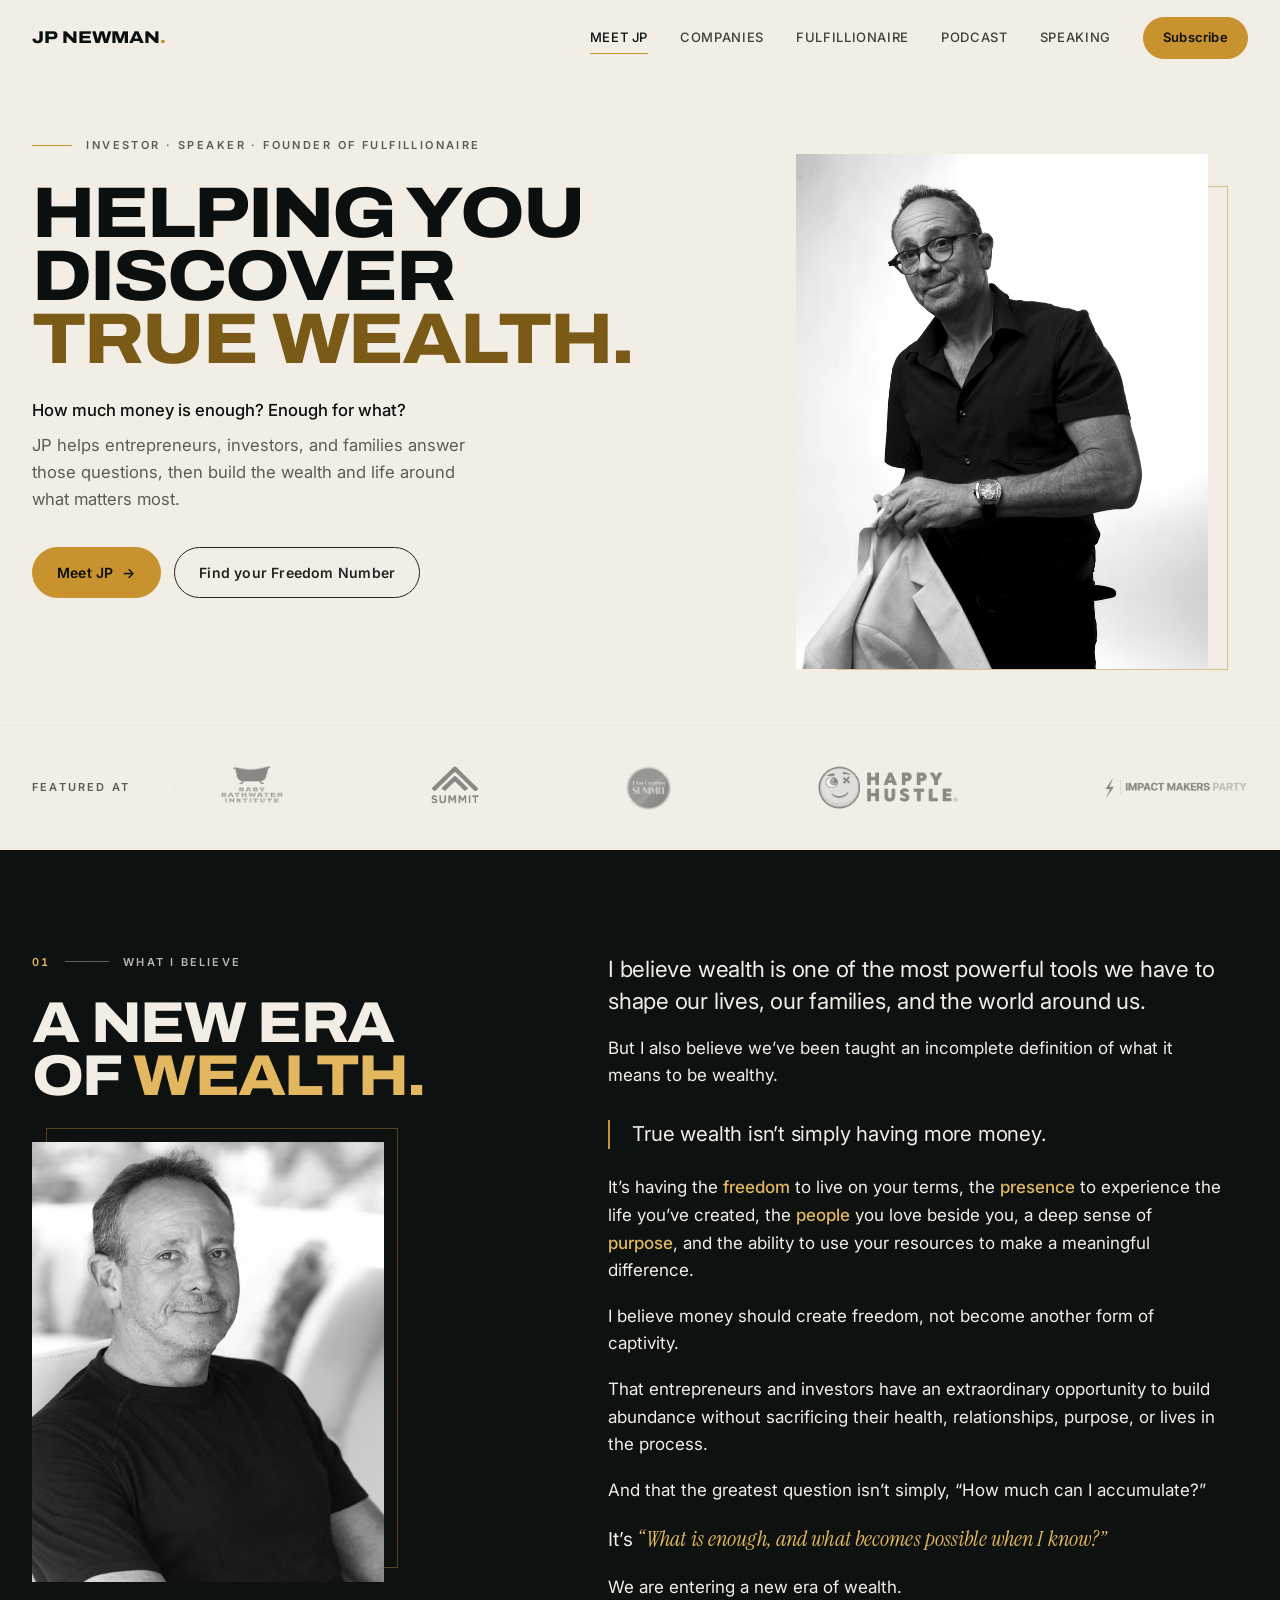
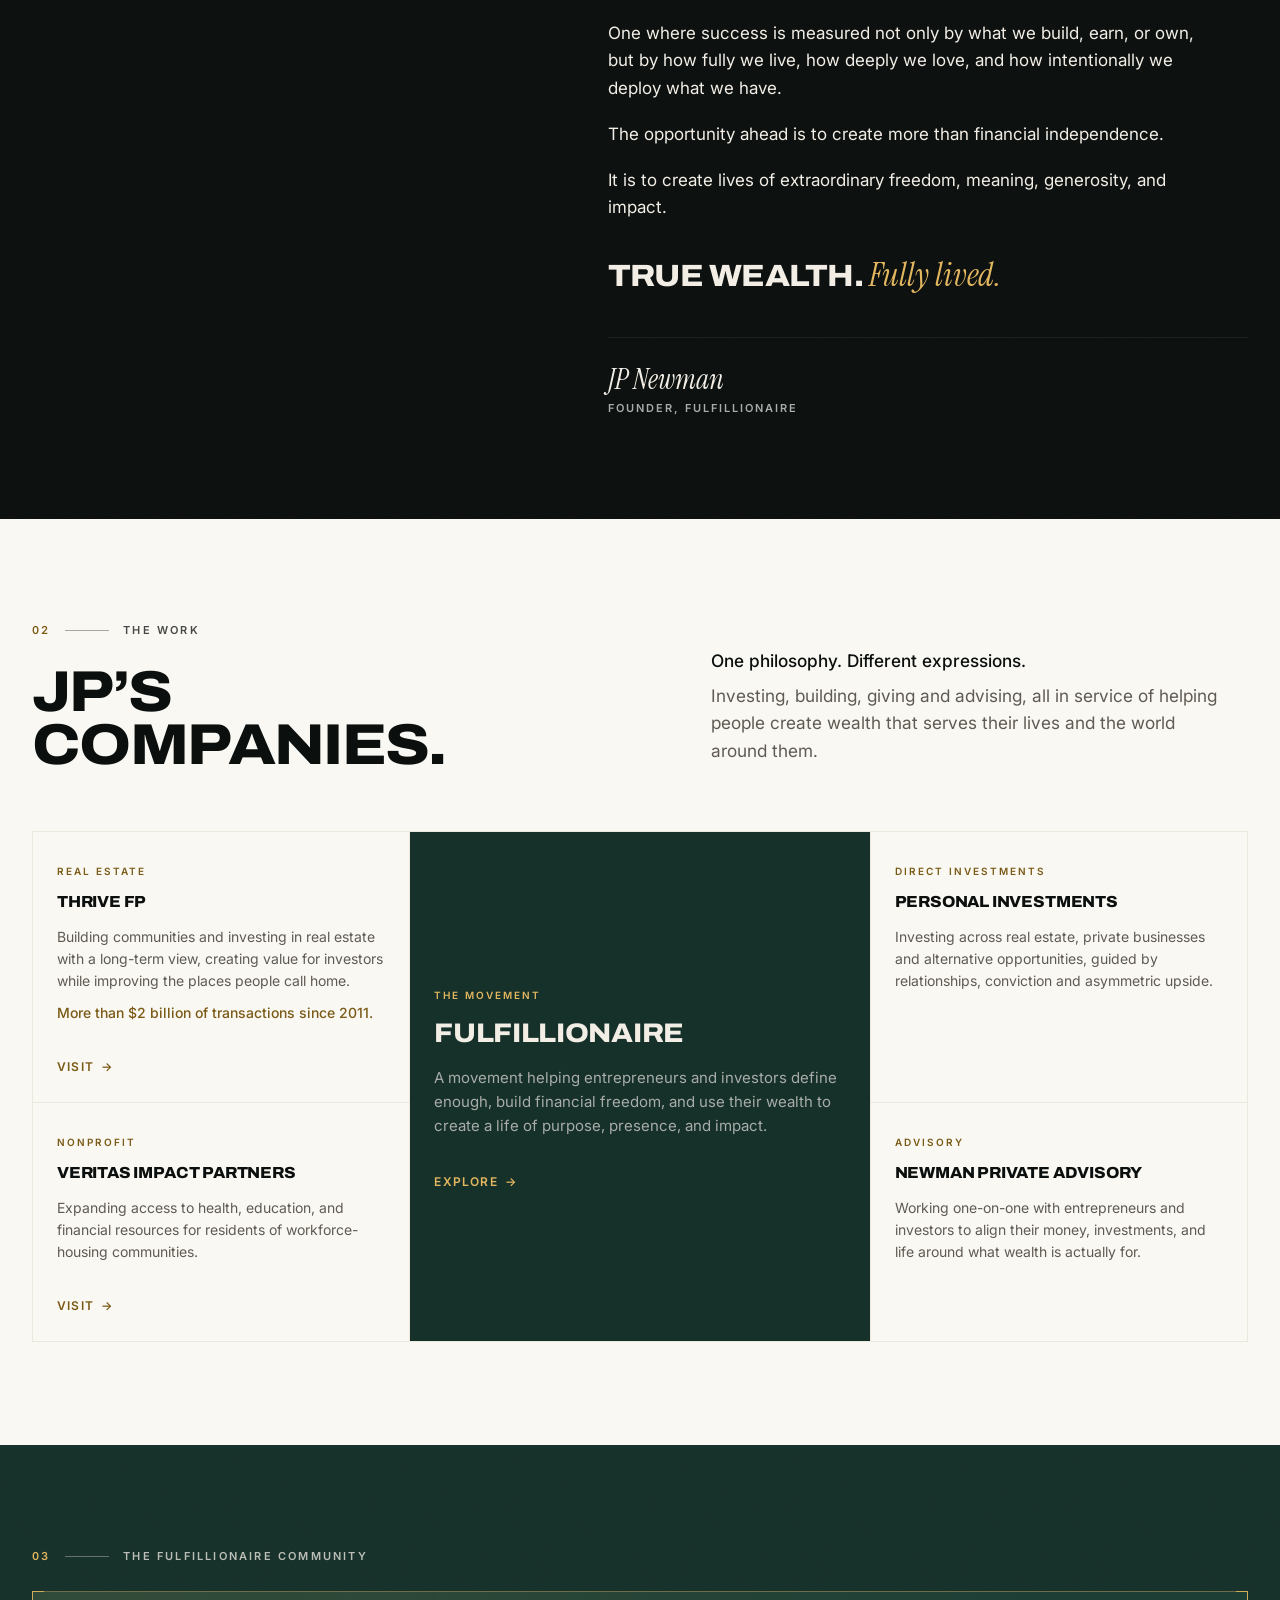
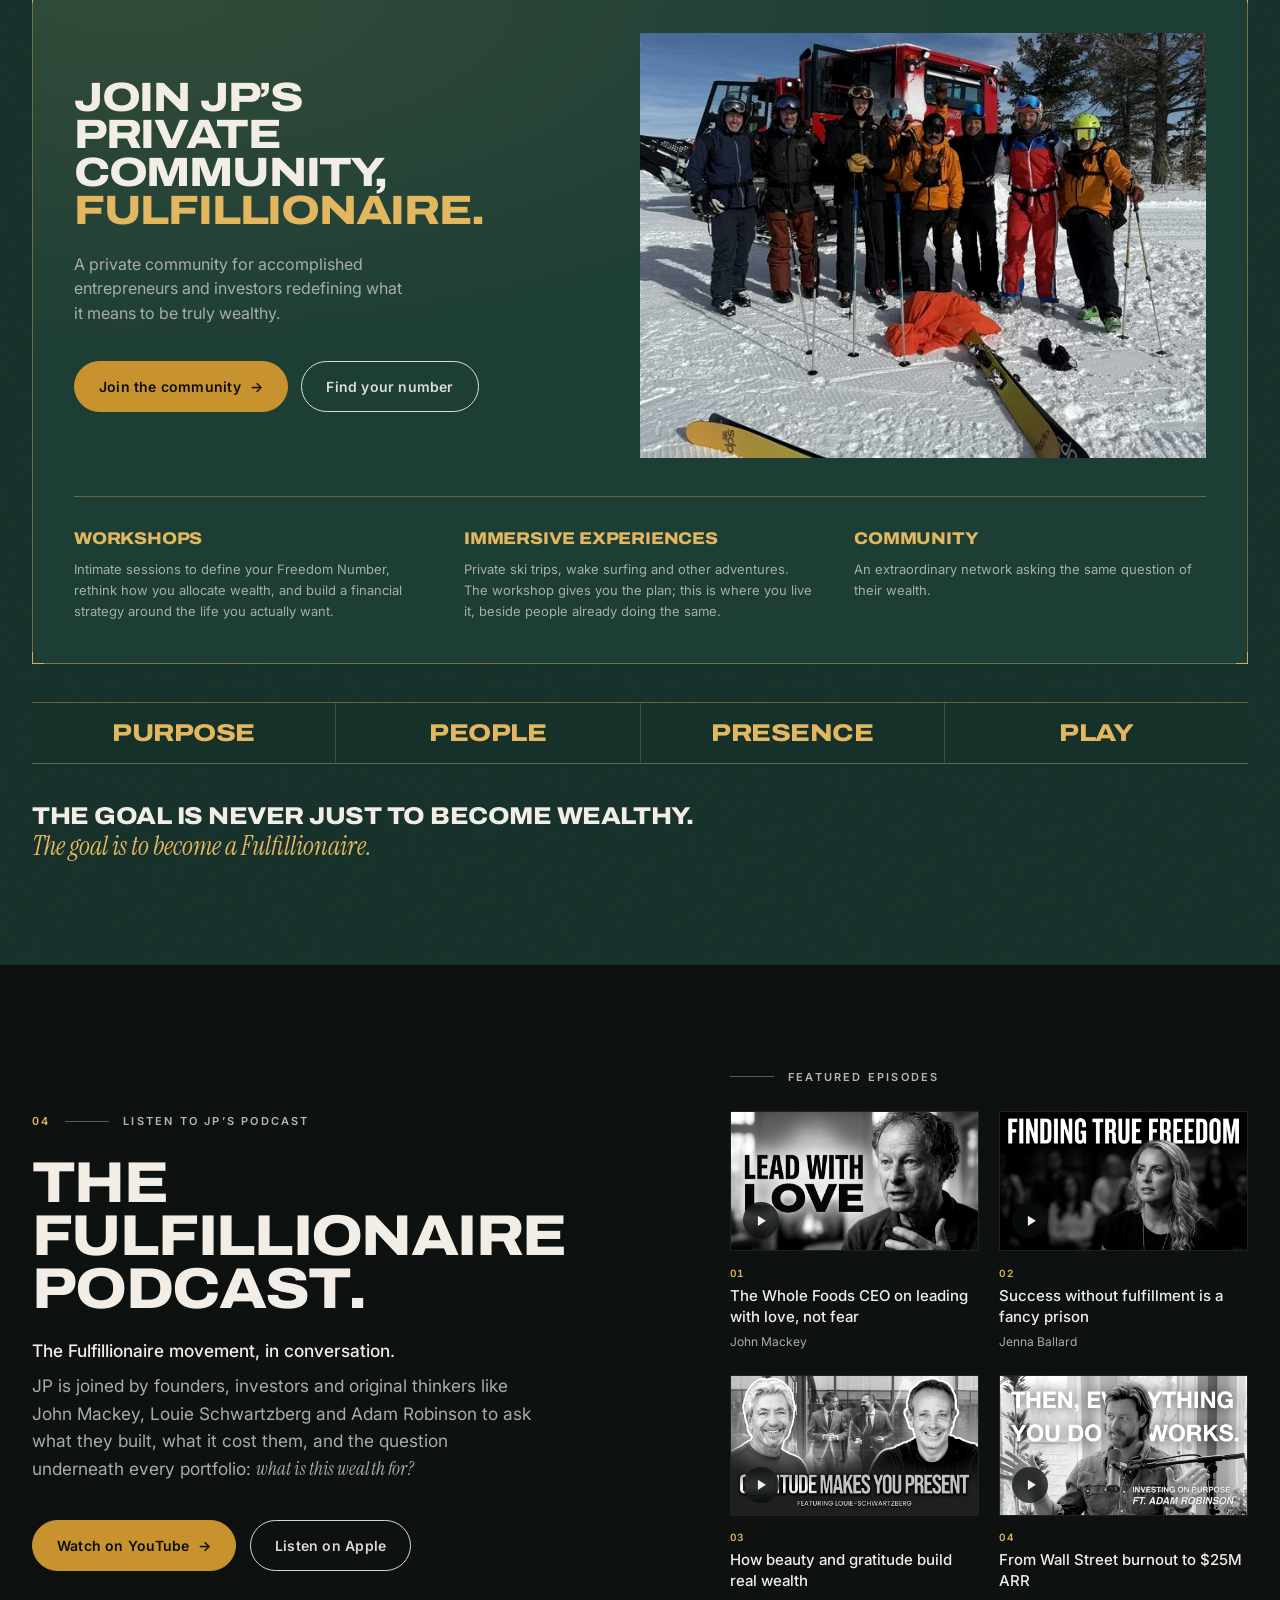
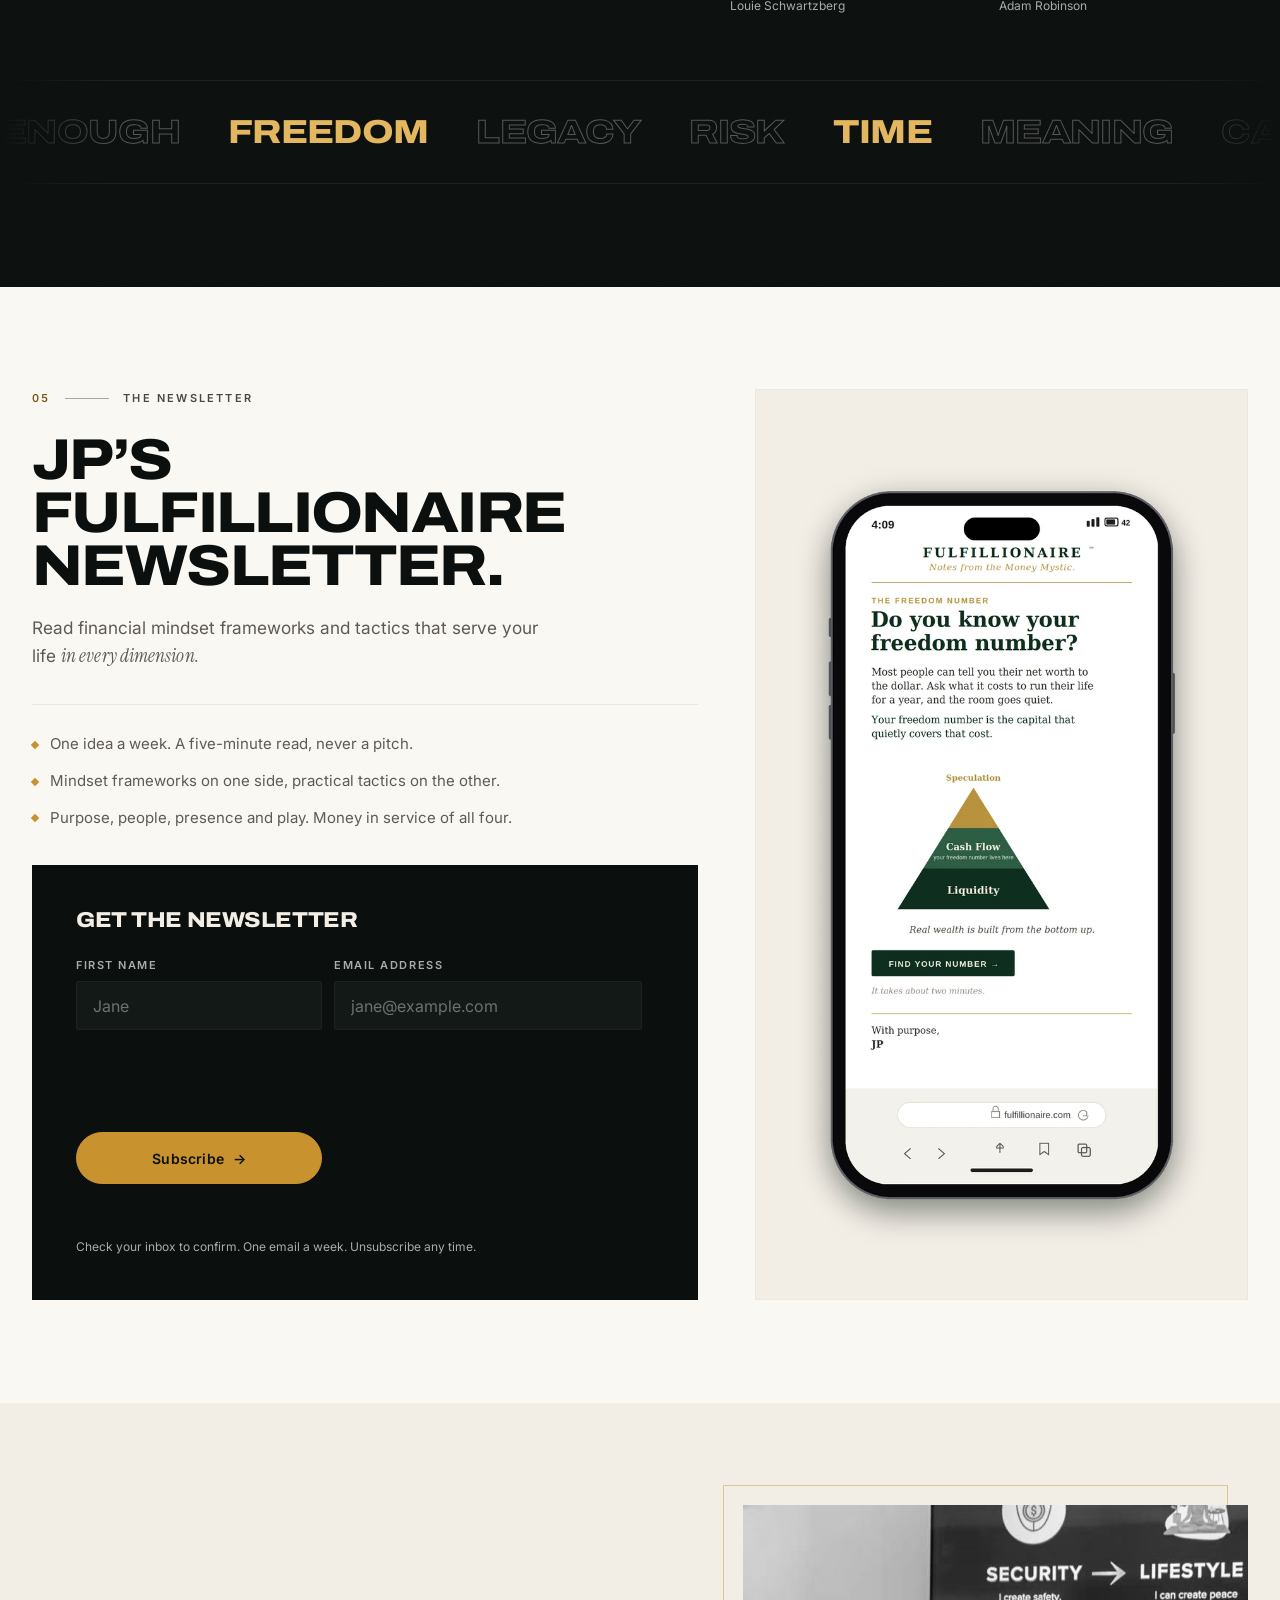
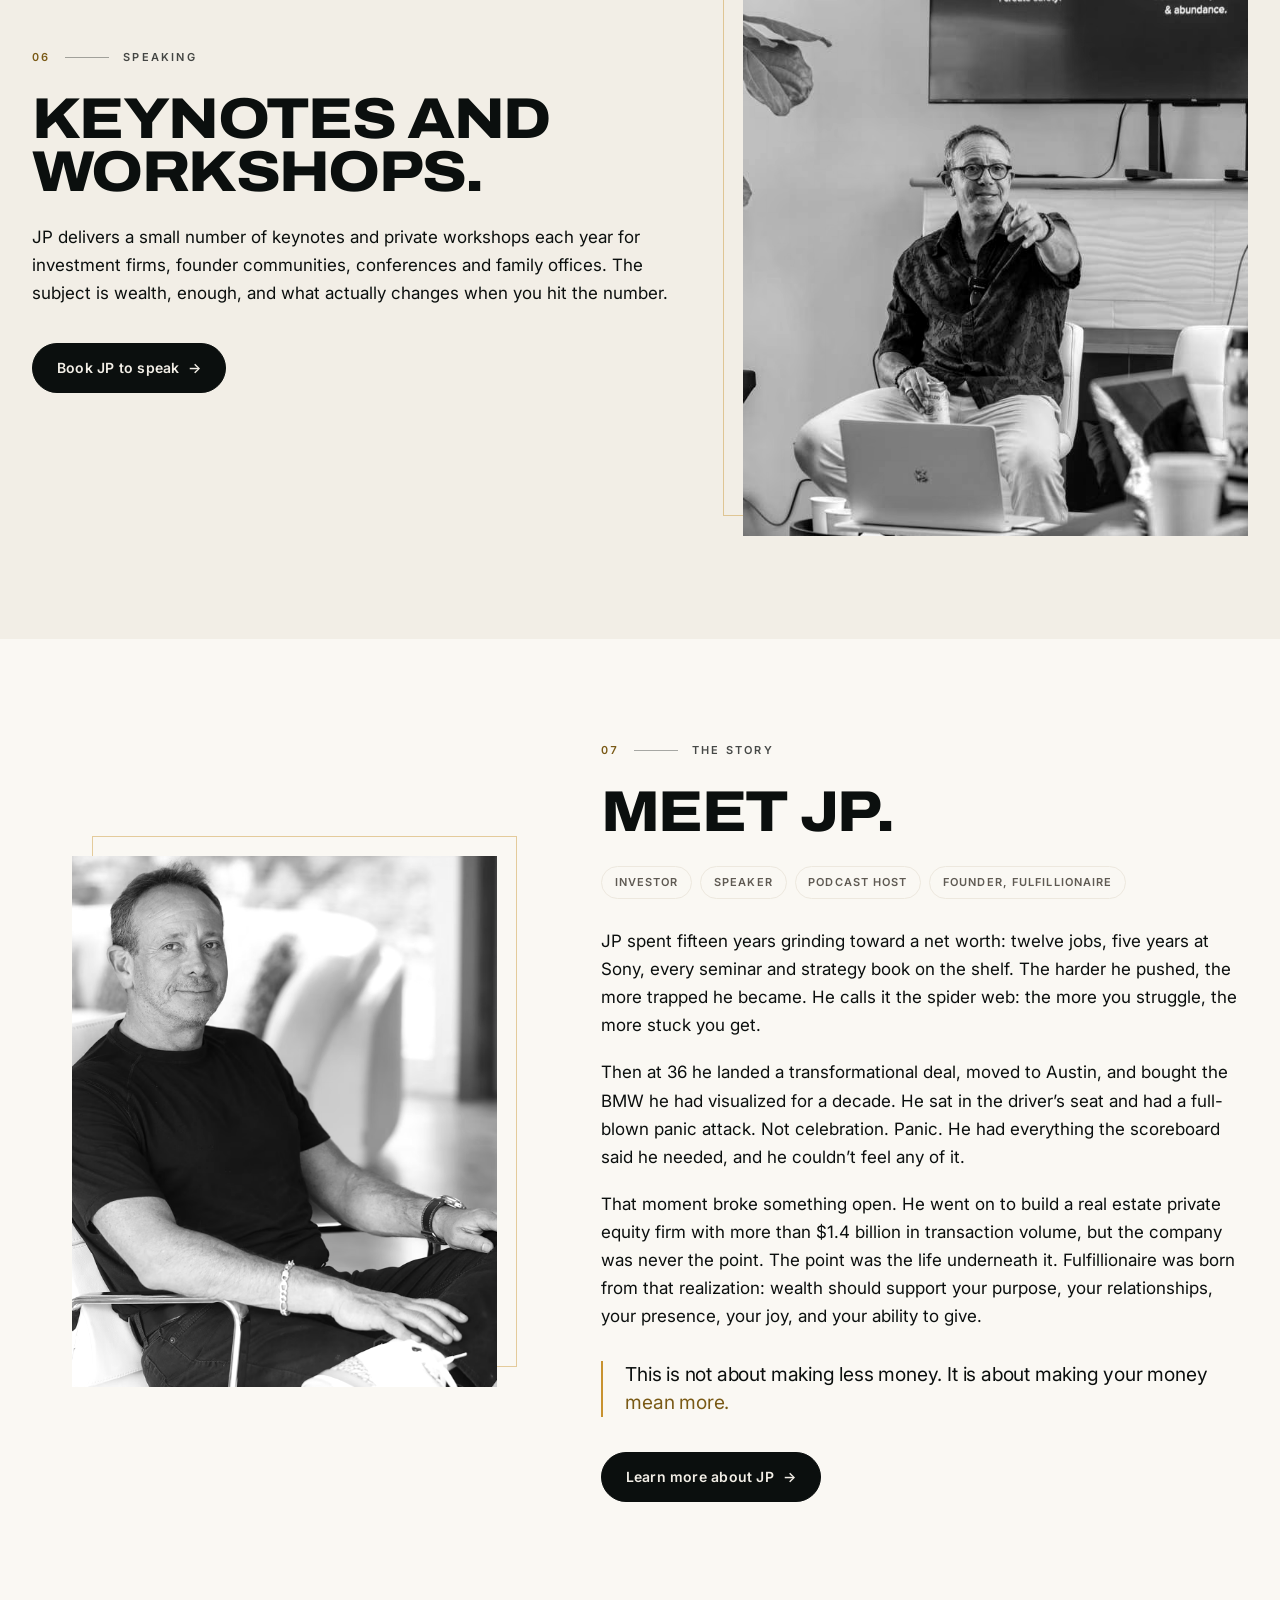
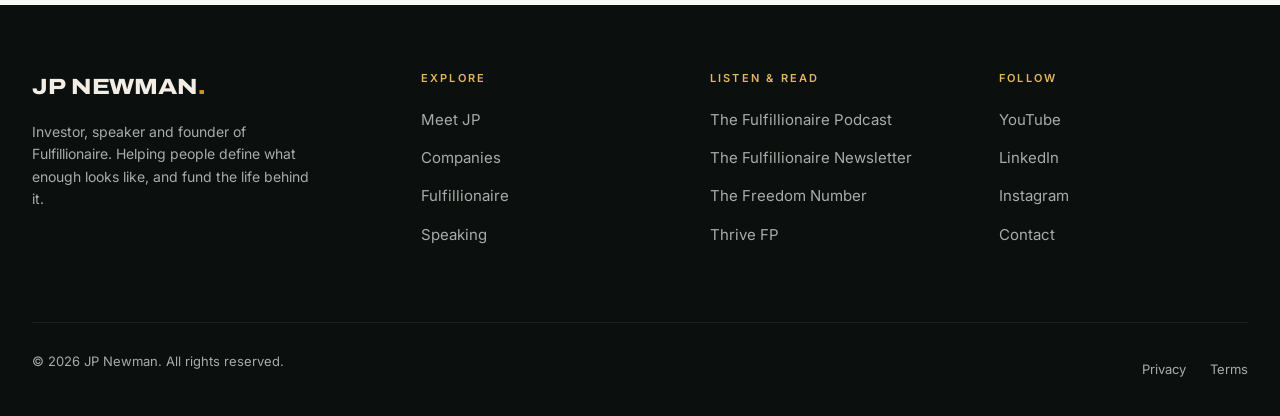
==== index.html @ 724498b0 "Connect the newsletter to GoHighLevel, add Turnstile Points the form at the same inbound webhook and" ====
<!doctype html>
<html lang="en" class="no-js">
<head>
  <meta charset="utf-8" />
  <meta name="viewport" content="width=device-width, initial-scale=1" />
  <script>document.documentElement.classList.remove('no-js');</script>

  <title>JP Newman | Investor, Speaker, Founder of Fulfillionaire</title>
  <meta name="description" content="How much money is enough? Enough for what? JP Newman helps entrepreneurs, investors, and families answer those questions and build life around what matters most." />
  <link rel="canonical" href="https://jp-newman.com/" />
  <meta name="theme-color" content="#0B0F0E" />

  <meta property="og:type" content="website" />
  <meta property="og:site_name" content="JP Newman" />
  <meta property="og:title" content="JP Newman | Investor, Speaker, Founder of Fulfillionaire" />
  <meta property="og:description" content="How much money is enough? Enough for what? Helping you discover true wealth." />
  <meta property="og:url" content="https://jp-newman.com/" />
  <meta property="og:image" content="https://jp-newman.com/assets/img/og-image.png" />
  <meta property="og:image:width" content="1200" />
  <meta property="og:image:height" content="630" />
  <meta property="og:image:alt" content="JP Newman. Helping you discover true wealth." />

  <meta name="twitter:card" content="summary_large_image" />
  <meta name="twitter:title" content="JP Newman | Investor, Speaker, Founder of Fulfillionaire" />
  <meta name="twitter:description" content="How much money is enough? Enough for what?" />
  <meta name="twitter:image" content="https://jp-newman.com/assets/img/og-image.png" />

  <link rel="icon" href="favicon.svg" type="image/svg+xml" />
  <link rel="icon" href="favicon.ico" sizes="any" />
  <link rel="apple-touch-icon" href="assets/img/apple-touch-icon.png" />
  <link rel="manifest" href="site.webmanifest" />

  <!-- Type: Archivo (variable width — the expanded display face), Inter (body),
       Instrument Serif (italic accents). Swap to self-hosted woff2 before launch
       if you want to drop the third-party request. -->
  <link rel="preconnect" href="https://fonts.googleapis.com" />
  <link rel="preconnect" href="https://fonts.gstatic.com" crossorigin />
  <link rel="stylesheet" href="https://fonts.googleapis.com/css2?family=Archivo:wdth,wght@62..125,400..900&family=Inter:wght@400..700&family=Instrument+Serif:ital@0;1&display=swap" />

  <link rel="stylesheet" href="assets/css/styles.css" />

  <!-- Cloudflare Turnstile, same widget as fulfillionaire.com. -->
  <script src="https://challenges.cloudflare.com/turnstile/v0/api.js" async defer></script>

  <script type="application/ld+json">
  {
    "@context": "https://schema.org",
    "@type": "Person",
    "name": "JP Newman",
    "url": "https://jp-newman.com/",
    "jobTitle": "Investor, Speaker and Founder",
    "description": "Investor, speaker and founder of Fulfillionaire, a body of work about defining what enough looks like and using wealth in service of a meaningful life.",
    "worksFor": { "@type": "Organization", "name": "Thrive FP", "url": "https://thrivefp.com" },
    "knowsAbout": ["Wealth", "Real estate investing", "Financial freedom", "Fulfillionaire", "The Freedom Number"]
  }
  </script>

  <!--
    ===================== OPEN ITEMS — search "TODO:" ======================
    Real, verified facts are used where available. Everything marked TODO is a
    placeholder and must be confirmed or replaced before launch.
    ======================================================================== -->
</head>

<body>
  <a class="skip-link" href="#main">Skip to content</a>

  <!-- =========================== NAV =========================== -->
  <header class="nav" id="nav">
    <div class="container nav__inner">
      <a class="wordmark" href="#top" aria-label="JP Newman, home">JP Newman<span class="dot">.</span></a>

      <nav class="nav__links" aria-label="Primary">
        <a class="nav__link" href="#about">Meet JP</a>
        <a class="nav__link" href="#work">Companies</a>
        <a class="nav__link" href="#fulfillionaire">Fulfillionaire</a>
        <a class="nav__link" href="#podcast">Podcast</a>
        <a class="nav__link" href="#speaking">Speaking</a>
        <a class="btn btn--brass nav__cta" href="#newsletter">Subscribe</a>
      </nav>

      <button class="nav__toggle" id="nav-toggle" aria-expanded="false" aria-controls="nav-drawer" aria-label="Open menu">
        <span aria-hidden="true"></span>
      </button>
    </div>

    <div class="nav__drawer" id="nav-drawer">
      <a href="#about">Meet JP</a>
      <a href="#work">Companies</a>
      <a href="#fulfillionaire">Fulfillionaire</a>
      <a href="#podcast">Podcast</a>
      <a href="#newsletter">Newsletter</a>
      <a href="#speaking">Speaking</a>
      <a class="btn btn--brass" href="#newsletter">Subscribe</a>
    </div>
  </header>

  <main id="main">
    <span id="top"></span>

    <!-- =========================== HERO =========================== -->
    <section class="hero" aria-labelledby="hero-h1">
      <div class="container hero__grid">
        <div class="hero__copy">
          <p class="hero__eyebrow">Investor &middot; Speaker &middot; Founder of Fulfillionaire</p>

          <h1 class="d1" id="hero-h1">
            <span class="line">Helping you</span>
            <span class="line">discover</span>
            <span class="line accent">true wealth.</span>
          </h1>

          <p class="hero__sub">
            <span class="hero__q">How much money is enough? Enough for what?</span>
            JP helps entrepreneurs, investors, and families answer those questions, then
            build the wealth and life around what matters most.
          </p>

          <div class="actions">
            <a class="btn btn--brass" href="#about">Meet JP <span class="arw" aria-hidden="true">&rarr;</span></a>
            <!-- TODO: confirm the Freedom Number calculator URL -->
            <a class="btn btn--ghost" href="https://fulfillionaire.com/freedomnumber/"
               target="_blank" rel="noopener noreferrer" data-event="Freedom Number Click">
              Find your Freedom Number
            </a>
          </div>
        </div>

        <figure class="hero__portrait">
          <picture>
            <source srcset="assets/img/jp-portrait.avif" type="image/avif" />
            <source srcset="assets/img/jp-portrait.webp" type="image/webp" />
            <img src="assets/img/jp-portrait.jpg" width="800" height="1000"
                 alt="JP Newman" fetchpriority="high" decoding="async" />
          </picture>
        </figure>
      </div>

      <!-- Speaking-stage logo wall: the credibility bar, directly under the hero.
           Logos vary from square to 6:1, so they are normalised optically rather
           than by a fixed box — max-height AND max-width together let each shape
           find its own size while holding similar visual weight.
           To add one: drop the file in /assets/img/logos and copy a <li>. -->
      <div class="strip">
        <div class="container strip__inner">
          <p class="strip__label">Featured at</p>
          <ul class="logowall">
            <li class="logowall__slot">
              <picture>
                <source srcset="assets/img/logos/baby-bathwater-institute.webp" type="image/webp" />
                <img src="assets/img/logos/baby-bathwater-institute.png" width="563" height="408"
                     alt="Baby Bathwater Institute" loading="lazy" decoding="async" />
              </picture>
            </li>
            <li class="logowall__slot">
              <picture>
                <source srcset="assets/img/logos/summit.webp" type="image/webp" />
                <img src="assets/img/logos/summit.png" width="396" height="368"
                     alt="Summit" loading="lazy" decoding="async" />
              </picture>
            </li>
            <li class="logowall__slot">
              <picture>
                <source srcset="assets/img/logos/i-am-creation-summit.webp" type="image/webp" />
                <img src="assets/img/logos/i-am-creation-summit.png" width="427" height="425"
                     alt="I Am Creation Summit" loading="lazy" decoding="async" />
              </picture>
            </li>
            <li class="logowall__slot">
              <picture>
                <source srcset="assets/img/logos/happy-hustle.webp" type="image/webp" />
                <img src="assets/img/logos/happy-hustle.png" width="730" height="238"
                     alt="Happy Hustle" loading="lazy" decoding="async" />
              </picture>
            </li>
            <li class="logowall__slot">
              <picture>
                <source srcset="assets/img/logos/impact-makers-party.webp" type="image/webp" />
                <img src="assets/img/logos/impact-makers-party.png" width="869" height="150"
                     alt="Impact Makers Party" loading="lazy" decoding="async" />
              </picture>
            </li>
          </ul>
        </div>
      </div>
    </section>

    <!-- ====================== 01 — BELIEF ====================== -->
    <section class="band on-ink" id="belief" aria-labelledby="belief-h">
      <div class="container belief__grid">
        <!-- Sticky on desktop: the statement rides alongside the whole scroll. -->
        <div class="belief__aside reveal">
          <p class="index">
            <span class="index__num">01</span>
            <span class="index__rule" aria-hidden="true"></span>
            <span class="index__label">What I believe</span>
          </p>
          <h2 class="d2" id="belief-h">A new era<br />of <span class="accent">wealth.</span></h2>
          <figure class="belief__figure">
            <picture>
              <source srcset="assets/img/belief.avif" type="image/avif" />
              <source srcset="assets/img/belief.webp" type="image/webp" />
              <img src="assets/img/belief.jpg" width="1000" height="1250"
                   alt="JP Newman" loading="lazy" decoding="async" />
            </picture>
          </figure>
        </div>

        <div class="reveal">
          <div class="belief__body">
            <p class="belief__lead">I believe wealth is one of the most powerful tools we have to
              shape our lives, our families, and the world around us.</p>

            <p>But I also believe we’ve been taught an incomplete definition of what it means
              to be wealthy.</p>

            <p class="belief__turn">True wealth isn’t simply having more money.</p>

            <!-- The dimensions are named here in passing, then formalised in section 03. -->
            <p>It’s having the <span class="k">freedom</span> to live on your terms, the
              <span class="k">presence</span> to experience the life you’ve created, the
              <span class="k">people</span> you love beside you, a deep sense of
              <span class="k">purpose</span>, and the ability to use your resources to make a
              meaningful difference.</p>

            <p>I believe money should create freedom, not become another form of captivity.</p>

            <p>That entrepreneurs and investors have an extraordinary opportunity to build
              abundance without sacrificing their health, relationships, purpose, or lives in
              the process.</p>

            <p>And that the greatest question isn’t simply, “How much can I accumulate?”</p>

            <p class="belief__q">It’s <span class="serif-em">“What is enough, and what becomes
              possible when I know?”</span></p>

            <p>We are entering a new era of wealth.</p>

            <p>One where success is measured not only by what we build, earn, or own, but by how
              fully we live, how deeply we love, and how intentionally we deploy what we have.</p>

            <p>The opportunity ahead is to create more than financial independence.</p>

            <p>It is to create lives of extraordinary freedom, meaning, generosity, and impact.</p>

            <p class="belief__close">True wealth. <span class="serif-em">Fully lived.</span></p>
          </div>

          <div class="sig">
            <span class="sig__name">JP Newman</span>
            <span class="sig__role">Founder, Fulfillionaire</span>
          </div>
        </div>
      </div>
    </section>

    <!-- ===================== 02 — THE WORK =====================
         Fulfillionaire is the organising idea, so it holds the centre of the
         grid and the other four sit around it as expressions of it. Card order
         in the DOM is mission-first; the visual arrangement comes from named
         grid areas, so only the template changes across breakpoints. -->
    <section class="band on-paper" id="work" aria-labelledby="work-h">
      <div class="container">
        <div class="head reveal">
          <div>
            <p class="index">
              <span class="index__num">02</span>
              <span class="index__rule" aria-hidden="true"></span>
              <span class="index__label">The work</span>
            </p>
            <h2 class="d2" id="work-h">JP&rsquo;s<br />companies.</h2>
          </div>
          <p class="lede">
            <span class="lede__lead">One philosophy. Different expressions.</span>
            Investing, building, giving and advising, all in service of helping people
            create wealth that serves their lives and the world around them.
          </p>
        </div>

        <div class="cards cards--portfolio reveal">
          <a class="card card--feature" href="#fulfillionaire">
            <span class="card__eyebrow">The movement</span>
            <h3 class="d3">Fulfillionaire</h3>
            <p>A movement helping entrepreneurs and investors define enough, build
              financial freedom, and use their wealth to create a life of purpose,
              presence, and impact.</p>
            <span class="card__more">Explore <span class="arw" aria-hidden="true">&rarr;</span></span>
          </a>

          <a class="card" href="https://thrivefp.com" target="_blank" rel="noopener noreferrer">
            <span class="card__eyebrow">Real estate</span>
            <h3 class="d3">Thrive FP</h3>
            <p>Building communities and investing in real estate with a long-term view,
              creating value for investors while improving the places people call home.
              <!-- TODO: confirm figure and wording -->
              <span class="card__stat">More than $2 billion of transactions since 2011.</span></p>
            <span class="card__more">Visit <span class="arw" aria-hidden="true">&rarr;</span></span>
          </a>

          <a class="card" href="https://veritasimpact.org" target="_blank" rel="noopener noreferrer">
            <span class="card__eyebrow">Nonprofit</span>
            <h3 class="d3">Veritas Impact Partners</h3>
            <p>Expanding access to health, education, and financial resources for
              residents of workforce-housing communities.</p>
            <span class="card__more">Visit <span class="arw" aria-hidden="true">&rarr;</span></span>
          </a>

          <div class="card card--static">
            <span class="card__eyebrow">Direct investments</span>
            <h3 class="d3">Personal Investments</h3>
            <p>Investing across real estate, private businesses and alternative
              opportunities, guided by relationships, conviction and asymmetric upside.</p>
          </div>

          <div class="card card--static">
            <span class="card__eyebrow">Advisory</span>
            <h3 class="d3">Newman Private Advisory</h3>
            <p>Working one-on-one with entrepreneurs and investors to align their money,
              investments, and life around what wealth is actually for.</p>
          </div>
        </div>
      </div>
    </section>

    <!-- ================= 03 — FULFILLIONAIRE (feature) =================
         Deliberately short. This band's only job is the invitation: what it is,
         what you get, one CTA. The longer copy that used to live here is kept in
         the comment at the foot of this section so nothing is lost. -->
    <section class="band on-moss" id="fulfillionaire" aria-labelledby="ful-h">
      <div class="container">
        <p class="index reveal">
          <span class="index__num">03</span>
          <span class="index__rule" aria-hidden="true"></span>
          <span class="index__label">The Fulfillionaire community</span>
        </p>

        <div class="feature reveal">
          <span class="feature__tick feature__tick--tl" aria-hidden="true"></span>
          <span class="feature__tick feature__tick--tr" aria-hidden="true"></span>
          <span class="feature__tick feature__tick--bl" aria-hidden="true"></span>
          <span class="feature__tick feature__tick--br" aria-hidden="true"></span>

          <div class="feature__head">
            <div>
              <h2 class="feature__lockup" id="ful-h">
                Join JP&rsquo;s<br />private<br />community,<br /><span class="accent">Fulfillionaire.</span>
              </h2>

              <p class="ful__lead">A private community for accomplished entrepreneurs and
                investors redefining what it means to be truly wealthy.</p>

              <div class="actions">
                <a class="btn btn--brass" href="https://fulfillionaire.com/workshop"
                   target="_blank" rel="noopener noreferrer" data-event="Join Community Click">
                  Join the community <span class="arw" aria-hidden="true">&rarr;</span>
                </a>
                <a class="btn btn--ghost" href="https://fulfillionaire.com/freedomnumber/"
                   target="_blank" rel="noopener noreferrer" data-event="Freedom Number Click">
                  Find your number
                </a>
              </div>
            </div>

            <figure class="feature__figure">
              <picture>
                <source srcset="assets/img/community.avif" type="image/avif" />
                <source srcset="assets/img/community.webp" type="image/webp" />
                <img src="assets/img/community.jpg" width="672" height="504"
                     alt="Fulfillionaire members on a private ski trip"
                     loading="lazy" decoding="async" />
              </picture>
            </figure>
          </div>

          <!-- TODO: descriptions are PLACEHOLDER copy apart from the ski/wake detail. -->
          <ul class="buckets">
            <li class="bucket">
              <span class="bucket__name">Workshops</span>
              <span class="bucket__def">Intimate sessions to define your Freedom Number,
                rethink how you allocate wealth, and build a financial strategy around the
                life you actually want.</span>
            </li>
            <li class="bucket">
              <span class="bucket__name">Immersive experiences</span>
              <span class="bucket__def">Private ski trips, wake surfing and other adventures.
                The workshop gives you the plan; this is where you live it, beside people
                already doing the same.</span>
            </li>
            <li class="bucket">
              <span class="bucket__name">Community</span>
              <span class="bucket__def">An extraordinary network asking the same question of
                their wealth.</span>
            </li>
          </ul>
        </div>

        <!-- The four dimensions, reduced to the words themselves. The full
             definitions are preserved at the foot of this section. -->
        <ul class="dimwords reveal" aria-label="The four dimensions">
          <li>Purpose</li>
          <li>People</li>
          <li>Presence</li>
          <li>Play</li>
        </ul>

        <p class="ful__close reveal">The goal is never just to become wealthy.<br />
          <span class="serif-em">The goal is to become a Fulfillionaire.</span></p>
      </div>

      <!--
        ============ COPY PARKED HERE, NOT DELETED ============
        Removed from the visible section to cut reading load. Paste back in if wanted.

        Members come together to answer the questions traditional wealth planning
        rarely asks: "How much is enough? What is it all for? And how do I build a
        life as extraordinary as the wealth I've created?"

        This is a room for people who have achieved financial success and are ready
        to turn it into greater freedom, deeper relationships, meaningful purpose,
        unforgettable experiences, and impact that extends far beyond themselves.

        THE FOUR DIMENSIONS (full definitions):
        Purpose  — Your connection to meaning, and your legacy. When your money is
                   aligned with your purpose, every dollar becomes an act of creation.
        People   — Your connection to love: your spouse, your friends, your community,
                   yourself. The dimension where wealth becomes real.
        Presence — Your relationship with time. Saying no to more so you can say yes
                   to what matters. Fully alive in the moment.
        Play     — Joy. Aliveness. Creativity. The dimension most high achievers lose
                   on the way up, and the one that unlocks all the rest.
        =======================================================
      -->
    </section>

    <!-- ====================== 04 — PODCAST ====================== -->
    <section class="band on-ink" id="podcast" aria-labelledby="pod-h">
      <div class="container">
        <div class="pod__grid">
          <div class="reveal">
            <p class="index">
              <span class="index__num">04</span>
              <span class="index__rule" aria-hidden="true"></span>
              <span class="index__label">Listen to JP&rsquo;s podcast</span>
            </p>
            <h2 class="d2" id="pod-h">The Fulfillionaire<br />Podcast.</h2>
            <p class="lede" style="margin-top:1.4rem;">
              <span class="lede__lead">The Fulfillionaire movement, in conversation.</span>
              JP is joined by founders, investors and original thinkers like John Mackey,
              Louie Schwartzberg and Adam Robinson to ask what they built, what it cost them,
              and the question underneath every portfolio:
              <span class="serif-em">what is this wealth for?</span>
            </p>

            <div class="actions">
              <a class="btn btn--brass"
                 href="https://www.youtube.com/@fulfillionaire/videos"
                 target="_blank" rel="noopener noreferrer" data-event="YouTube Click">
                Watch on YouTube <span class="arw" aria-hidden="true">&rarr;</span>
              </a>
              <!-- TODO: confirm Apple Podcasts URL -->
              <a class="btn btn--ghost" href="https://podcasts.apple.com/us/podcast/the-fulfillionaire-podcast-with-jp-newman/id1617163709"
                 target="_blank" rel="noopener noreferrer" data-event="Apple Podcasts Click">
                Listen on Apple
              </a>
            </div>

            <!-- A rating block lived here with an invented 4.9. Removed rather than
                 ship a fabricated number. To restore it with real figures:
                 <div class="rating">
                   <span class="rating__score">4.9</span>
                   <span class="rating__meta">out of 5.0<br />Based on 900+ reviews…</span>
                 </div>  (styles are still in styles.css, section 12) -->

          </div>

          <div class="reveal">
            <p class="index">
              <span class="index__rule" aria-hidden="true"></span>
              <span class="index__label">Featured episodes</span>
            </p>
            <!-- Thumbnails are the channel's own episode artwork, pulled from
                 YouTube and stored locally. Share-tracking ?si= parameters were
                 stripped from the video URLs: they are session tokens tied to
                 whoever copied the link. -->
            <ul class="eps">
              <li><a class="ep" href="https://youtu.be/4UWKQNsIoFo" target="_blank"
                     rel="noopener noreferrer" data-event="Episode Click">
                <span class="ep__thumb">
                  <picture>
                    <source srcset="assets/img/episodes/4UWKQNsIoFo.avif" type="image/avif" />
                    <source srcset="assets/img/episodes/4UWKQNsIoFo.webp" type="image/webp" />
                    <img src="assets/img/episodes/4UWKQNsIoFo.jpg" width="800" height="450"
                         alt="The Whole Foods CEO on leading with love, not fear" loading="lazy" decoding="async" />
                  </picture>
                  <span class="ep__play" aria-hidden="true">
                    <svg viewBox="0 0 24 24" fill="currentColor" focusable="false"><path d="M8 5v14l11-7z"/></svg>
                  </span>
                </span>
                <span class="ep__body">
                  <span class="ep__num">01</span>
                  <span class="ep__title">The Whole Foods CEO on leading with love, not fear</span>
                  <span class="ep__meta">John Mackey</span>
                </span>
              </a></li>
              <li><a class="ep" href="https://youtu.be/0hKlJYNAg48" target="_blank"
                     rel="noopener noreferrer" data-event="Episode Click">
                <span class="ep__thumb">
                  <picture>
                    <source srcset="assets/img/episodes/0hKlJYNAg48.avif" type="image/avif" />
                    <source srcset="assets/img/episodes/0hKlJYNAg48.webp" type="image/webp" />
                    <img src="assets/img/episodes/0hKlJYNAg48.jpg" width="800" height="450"
                         alt="Success without fulfillment is a fancy prison" loading="lazy" decoding="async" />
                  </picture>
                  <span class="ep__play" aria-hidden="true">
                    <svg viewBox="0 0 24 24" fill="currentColor" focusable="false"><path d="M8 5v14l11-7z"/></svg>
                  </span>
                </span>
                <span class="ep__body">
                  <span class="ep__num">02</span>
                  <span class="ep__title">Success without fulfillment is a fancy prison</span>
                  <span class="ep__meta">Jenna Ballard</span>
                </span>
              </a></li>
              <li><a class="ep" href="https://youtu.be/T2QxgKPNb2Y" target="_blank"
                     rel="noopener noreferrer" data-event="Episode Click">
                <span class="ep__thumb">
                  <picture>
                    <source srcset="assets/img/episodes/T2QxgKPNb2Y.avif" type="image/avif" />
                    <source srcset="assets/img/episodes/T2QxgKPNb2Y.webp" type="image/webp" />
                    <img src="assets/img/episodes/T2QxgKPNb2Y.jpg" width="800" height="450"
                         alt="How beauty and gratitude build real wealth" loading="lazy" decoding="async" />
                  </picture>
                  <span class="ep__play" aria-hidden="true">
                    <svg viewBox="0 0 24 24" fill="currentColor" focusable="false"><path d="M8 5v14l11-7z"/></svg>
                  </span>
                </span>
                <span class="ep__body">
                  <span class="ep__num">03</span>
                  <span class="ep__title">How beauty and gratitude build real wealth</span>
                  <span class="ep__meta">Louie Schwartzberg</span>
                </span>
              </a></li>
              <li><a class="ep" href="https://youtu.be/nlYmNK1FbnA" target="_blank"
                     rel="noopener noreferrer" data-event="Episode Click">
                <span class="ep__thumb">
                  <picture>
                    <source srcset="assets/img/episodes/nlYmNK1FbnA.avif" type="image/avif" />
                    <source srcset="assets/img/episodes/nlYmNK1FbnA.webp" type="image/webp" />
                    <img src="assets/img/episodes/nlYmNK1FbnA.jpg" width="800" height="450"
                         alt="From Wall Street burnout to $25M ARR" loading="lazy" decoding="async" />
                  </picture>
                  <span class="ep__play" aria-hidden="true">
                    <svg viewBox="0 0 24 24" fill="currentColor" focusable="false"><path d="M8 5v14l11-7z"/></svg>
                  </span>
                </span>
                <span class="ep__body">
                  <span class="ep__num">04</span>
                  <span class="ep__title">From Wall Street burnout to $25M ARR</span>
                  <span class="ep__meta">Adam Robinson</span>
                </span>
              </a></li>
            </ul>
          </div>
        </div>
      </div>

      <!-- Topic marquee: the recurring themes of the show -->
      <div class="marquee" aria-hidden="true">
        <div class="marquee__track">
          <span>Enough</span><span class="hot">Freedom</span><span>Legacy</span><span>Risk</span>
          <span class="hot">Time</span><span>Meaning</span><span>Capital</span><span class="hot">Family</span>
          <span>Purpose</span><span>Stewardship</span>
          <span>Enough</span><span class="hot">Freedom</span><span>Legacy</span><span>Risk</span>
          <span class="hot">Time</span><span>Meaning</span><span>Capital</span><span class="hot">Family</span>
          <span>Purpose</span><span>Stewardship</span>
        </div>
      </div>
    </section>

    <!-- ==================== 05 — NEWSLETTER ==================== -->
    <section class="band on-paper" id="newsletter" aria-labelledby="news-h">
      <div class="container news__grid">
        <div class="reveal">
          <p class="index">
            <span class="index__num">05</span>
            <span class="index__rule" aria-hidden="true"></span>
            <span class="index__label">The newsletter</span>
          </p>
          <h2 class="d2" id="news-h">JP&rsquo;s<br />Fulfillionaire<br />Newsletter.</h2>
          <p class="lede" style="margin-top:1.4rem;">
            Read financial mindset frameworks and tactics that serve your life
            <span class="serif-em">in every dimension.</span>
          </p>

          <ul class="proof">
            <li>One idea a week. A five-minute read, never a pitch.</li>
            <li>Mindset frameworks on one side, practical tactics on the other.</li>
            <li>Purpose, people, presence and play. Money in service of all four.</li>
          </ul>

          <div class="form form--inline">
            <h3 class="form__title">Get the newsletter</h3>
            <form id="newsletter-form" novalidate>
              <div class="hp" aria-hidden="true">
                <label for="company">Company</label>
                <input type="text" id="company" name="company" tabindex="-1" autocomplete="off" />
              </div>

              <div class="field" id="f-first">
                <label for="first_name">First name</label>
                <input type="text" id="first_name" name="first_name" autocomplete="given-name"
                       placeholder="Jane" required aria-describedby="err-first" />
                <span class="error" id="err-first">Please enter your first name.</span>
              </div>

              <div class="field" id="f-email">
                <label for="email">Email address</label>
                <input type="email" id="email" name="email" autocomplete="email" inputmode="email"
                       placeholder="jane@example.com" required aria-describedby="err-email" />
                <span class="error" id="err-email">Please enter a valid email address.</span>
              </div>

              <div class="cf-turnstile" id="nl-turnstile"
                   data-sitekey="0x4AAAAAAEbyjqgotwk3KByF" data-theme="dark"></div>

              <button type="submit" class="btn btn--brass" id="nl-submit" data-event="Newsletter Opt-in">
                Subscribe <span class="arw" aria-hidden="true">&rarr;</span>
              </button>

              <p class="form__status" id="form-status" role="status" aria-live="polite"></p>
              <p class="form__note">Check your inbox to confirm. One email a week. Unsubscribe any time.</p>
            </form>
          </div>
        </div>

        <!-- The newsletter as it actually arrives. Full colour: its masthead is
             forest green and gold, which is already the site palette. Cropped so
             the phone bleeds off the bottom of the band — the lower third of the
             mockup is browser chrome, and the screen is what matters. -->
        <figure class="news__phone reveal">
          <picture>
            <source srcset="assets/img/newsletter-phone.webp" type="image/webp" />
            <img src="assets/img/newsletter-phone.png" width="700" height="1277"
                 alt="The Fulfillionaire newsletter on a phone"
                 loading="lazy" decoding="async" />
          </picture>
        </figure>
      </div>
    </section>

    <!-- ==================== 06 — SPEAKING ==================== -->
    <section class="band on-bone" id="speaking" aria-labelledby="spk-h">
      <div class="container speaking__grid">
        <div class="reveal">
          <p class="index">
            <span class="index__num">06</span>
            <span class="index__rule" aria-hidden="true"></span>
            <span class="index__label">Speaking</span>
          </p>
          <h2 class="d2" id="spk-h">Keynotes and<br />workshops.</h2>

          <div class="measure" style="margin-top:1.6rem;">
            <p>JP delivers a small number of keynotes and private workshops each year for
              investment firms, founder communities, conferences and family offices. The
              subject is wealth, enough, and what actually changes when you hit the number.</p>
          </div>

          <div class="actions">
            <!-- TODO: confirm booking destination -->
            <a class="btn btn--ink" href="mailto:info@fulfillionaire.com?subject=Speaking%20enquiry"
               data-event="Speaking Enquiry">Book JP to speak <span class="arw" aria-hidden="true">&rarr;</span></a>
          </div>
        </div>

        <figure class="speaking__figure reveal">
          <picture>
            <source srcset="assets/img/speaking.avif" type="image/avif" />
            <source srcset="assets/img/speaking.webp" type="image/webp" />
            <img src="assets/img/speaking.jpg" width="683" height="854"
                 alt="JP Newman speaking at a workshop" loading="lazy" decoding="async" />
          </picture>
        </figure>
      </div>
    </section>

    <!-- ==================== 07 — ABOUT ==================== -->
    <section class="band on-paper" id="about" aria-labelledby="abt-h">
      <div class="container about__grid">
        <figure class="about__portrait reveal">
          <picture>
            <source srcset="assets/img/about.avif" type="image/avif" />
            <source srcset="assets/img/about.webp" type="image/webp" />
            <img src="assets/img/about.jpg" width="1200" height="1500"
                 alt="JP Newman" loading="lazy" decoding="async" />
          </picture>
        </figure>

        <div class="reveal">
          <p class="index">
            <span class="index__num">07</span>
            <span class="index__rule" aria-hidden="true"></span>
            <span class="index__label">The story</span>
          </p>
          <h2 class="d2" id="abt-h">Meet JP.</h2>

          <div class="creds" style="margin-top:1.75rem;">
            <span class="cred">Investor</span>
            <span class="cred">Speaker</span>
            <span class="cred">Podcast host</span>
            <span class="cred">Founder, Fulfillionaire</span>
          </div>

          <div class="measure">
            <p>JP spent fifteen years grinding toward a net worth: twelve jobs, five years
              at Sony, every seminar and strategy book on the shelf. The harder he pushed,
              the more trapped he became. He calls it the spider web: the more you struggle,
              the more stuck you get.</p>

            <p>Then at 36 he landed a transformational deal, moved to Austin, and bought the
              BMW he had visualized for a decade. He sat in the driver&rsquo;s seat and had a
              full-blown panic attack. Not celebration. Panic. He had everything the
              scoreboard said he needed, and he couldn&rsquo;t feel any of it.</p>

            <p>That moment broke something open. He went on to build a real estate private
              equity firm with more than $1.4 billion in transaction volume,
              <!-- TODO: this conflicts with the "$2 billion" figure on the Thrive FP card -->
              but the company was never the point. The point was the life underneath it.
              Fulfillionaire was born from that realization: wealth should support your
              purpose, your relationships, your presence, your joy, and your ability to give.</p>

            <p class="about__close">This is not about making less money. It is about making
              your money <span class="accent">mean more.</span></p>
          </div>

          <div class="actions">
            <!-- TODO: point at a full /about page once it exists -->
            <a class="btn btn--ink" href="#fulfillionaire">Learn more about JP <span class="arw" aria-hidden="true">&rarr;</span></a>
          </div>
        </div>
      </div>
    </section>

  </main>

  <!-- =========================== FOOTER =========================== -->
  <footer class="footer">
    <div class="container">
      <div class="footer__grid">
        <div class="footer__brand">
          <span class="wordmark">JP Newman<span class="dot">.</span></span>
          <p class="footer__blurb">Investor, speaker and founder of Fulfillionaire.
            Helping people define what enough looks like, and fund the life behind it.</p>
        </div>

        <div class="footer__col">
          <h4>Explore</h4>
          <ul>
            <li><a href="#about">Meet JP</a></li>
            <li><a href="#work">Companies</a></li>
            <li><a href="#fulfillionaire">Fulfillionaire</a></li>
            <li><a href="#speaking">Speaking</a></li>
          </ul>
        </div>

        <div class="footer__col">
          <h4>Listen &amp; read</h4>
          <ul>
            <li><a href="#podcast">The Fulfillionaire Podcast</a></li>
            <li><a href="#newsletter">The Fulfillionaire Newsletter</a></li>
            <li><a href="https://fulfillionaire.com/freedomnumber/" target="_blank" rel="noopener noreferrer">The Freedom Number</a></li>
            <li><a href="https://thrivefp.com" target="_blank" rel="noopener noreferrer">Thrive FP</a></li>
          </ul>
        </div>

        <div class="footer__col">
          <h4>Follow</h4>
          <ul>
            <!-- TODO: confirm all social URLs -->
            <li><a href="https://www.youtube.com/@fulfillionaire" target="_blank" rel="noopener noreferrer">YouTube</a></li>
            <li><a href="https://www.linkedin.com/in/jp-newman-45a1ba/" target="_blank" rel="noopener noreferrer">LinkedIn</a></li>
            <li><a href="https://www.instagram.com/jpnewman_/" target="_blank" rel="noopener noreferrer">Instagram</a></li>
            <li><a href="mailto:info@fulfillionaire.com">Contact</a></li><!-- TODO: confirm address -->
          </ul>
        </div>
      </div>

      <div class="footer__base">
        <p>&copy; <span id="year">2026</span> JP Newman. All rights reserved.</p>
        <ul>
          <li><a href="privacy/">Privacy</a></li><!-- TODO: create page -->
          <li><a href="terms/">Terms</a></li><!-- TODO: create page -->
        </ul>
      </div>
    </div>
  </footer>

  <script src="assets/js/main.js" defer></script>
</body>
</html>
---- assets/css/styles.css ----
/* ==========================================================================
   JP NEWMAN — jpnewman.com
   Personal brand hub. Static CSS, no build step, no framework.

   DESIGN NOTE
   The architecture (hub of alternating full-bleed bands) is a deliberate,
   proven pattern. The visual language is our own:
     · EXPANDED heavy grotesque display, not condensed
     · Brass accent on warm bone, not blue on white
     · Crisp 4px corners + hairline keylines, not soft rounded cards
     · Numbered sections, italic-serif pull quotes, grain on dark bands
     · One full gold band as the emotional climax
   ========================================================================== */

/* --------------------------------------------------------------------------
   1. TOKENS
   -------------------------------------------------------------------------- */

:root {
  /* Ink — near-black with a faint green cast, so it reads warm, not clinical */
  --ink:          #0B0F0E;
  --ink-2:        #131917;   /* raised surfaces on dark */
  --ink-3:        #1C2321;   /* hairlines on dark */

  /* Moss — the Fulfillionaire band */
  --moss:         #16302A;
  --moss-2:       #1D3E35;

  /* Warm neutrals — bone replaces pure white throughout */
  --bone:         #F2EEE6;
  --paper:        #FAF8F3;
  --paper-2:      #EDE8DE;   /* hairlines on light */

  /* Brass — the accent */
  --brass:        #C8922F;
  --brass-lift:   #B07F24;   /* hover / pressed */
  --brass-bright: #E2B75F;   /* brass text ON dark — meets AA */
  --brass-deep:   #7A5A16;   /* brass text ON light — meets AA */
  --brass-band:   #D8A63C;   /* the gold climax band */

  /* Text */
  --on-dark:        #F2EEE6;
  --on-dark-muted:  #A8ADA9;
  --on-light:       #0B0F0E;
  --on-light-muted: #5F5A53;

  /* Type */
  --display: 'Archivo', 'Helvetica Neue', Arial, sans-serif;
  --body:    'Inter', -apple-system, BlinkMacSystemFont, 'Segoe UI', Roboto, sans-serif;
  --serif:   'Instrument Serif', Georgia, 'Times New Roman', serif;

  /* The signature: display type is EXPANDED, the inverse of a condensed gothic */
  --wdth-display: 112;
  --wdth-wide:    118;

  /* Space */
  --container: 1280px;
  --gutter:    2rem;
  --band:      clamp(4rem, 8vw, 7rem);    /* vertical band padding */

  /* Motion */
  --ease: cubic-bezier(0.22, 1, 0.36, 1);
}

/* --------------------------------------------------------------------------
   2. RESET
   -------------------------------------------------------------------------- */

*, *::before, *::after { box-sizing: border-box; }

html {
  -webkit-text-size-adjust: 100%;
  scroll-behavior: smooth;
  scroll-padding-top: 5.5rem;   /* clears the sticky nav on anchor jumps */
}

body {
  margin: 0;
  background: var(--paper);
  color: var(--on-light);
  font-family: var(--body);
  font-size: 1.0625rem;
  line-height: 1.65;
  font-weight: 400;
  -webkit-font-smoothing: antialiased;
  -moz-osx-font-smoothing: grayscale;
  overflow-x: hidden;
}

img, picture, svg { display: block; max-width: 100%; }
img { height: auto; }

h1, h2, h3, h4 { margin: 0; }
p { margin: 0 0 1.15em; }
p:last-child { margin-bottom: 0; }

a { color: inherit; }

button { font: inherit; color: inherit; }

ul { margin: 0; padding: 0; list-style: none; }

::selection { background: var(--brass); color: var(--ink); }

/* Focus — always visible, always brass, never removed */
:focus-visible {
  outline: 2px solid var(--brass);
  outline-offset: 3px;
  border-radius: 2px;
}
:focus:not(:focus-visible) { outline: none; }

.skip-link {
  position: absolute; left: 1rem; top: -100%;
  z-index: 200;
  background: var(--ink); color: var(--on-dark);
  padding: 0.85rem 1.25rem;
  font-size: 0.8125rem; font-weight: 600;
  letter-spacing: 0.06em; text-transform: uppercase;
  text-decoration: none;
  transition: top 0.2s var(--ease);
}
.skip-link:focus { top: 1rem; }

.visually-hidden {
  position: absolute !important;
  width: 1px; height: 1px;
  margin: -1px; padding: 0; border: 0;
  clip: rect(0 0 0 0); clip-path: inset(50%);
  overflow: hidden; white-space: nowrap;
}

/* --------------------------------------------------------------------------
   3. TYPE SCALE
   -------------------------------------------------------------------------- */

/* Display: heavy, EXPANDED, uppercase, tight leading, negative tracking. */
.d1, .d2, .d3 {
  font-family: var(--display);
  font-weight: 800;
  font-variation-settings: 'wdth' var(--wdth-display);
  text-transform: uppercase;
  letter-spacing: -0.028em;
  line-height: 0.88;
  text-wrap: balance;
}

/* Sized so the four authored hero lines never re-wrap: the longest line
   ("your wealth") must fit the hero copy column at every width. */
.d1 { font-size: clamp(2.35rem, 5.6vw, 5rem); }
.d2 { font-size: clamp(2.1rem, 4.6vw, 3.6rem); line-height: 0.92; }
.d3 {
  font-size: clamp(1.15rem, 1.6vw, 1.4rem);
  line-height: 1.06;
  letter-spacing: -0.012em;
  font-variation-settings: 'wdth' 106;
}

/* Lede — the paragraph directly under a display heading */
.lede {
  font-size: clamp(1.0625rem, 1.35vw, 1.25rem);
  line-height: 1.6;
  max-width: 46ch;
}

.measure { max-width: 60ch; }

/* Lede lead-in: the philosophy line sits above its own explanation. */
.lede__lead {
  display: block;
  margin-bottom: 0.45rem;
  font-weight: 500;
  color: var(--on-light);
}
.on-ink .lede__lead, .on-moss .lede__lead { color: var(--on-dark); }

/* Italic serif — used sparingly, for emphasis and pull quotes. Our voice. */
.serif-em {
  font-family: var(--serif);
  font-style: italic;
  font-weight: 400;
  letter-spacing: 0.005em;
  text-transform: none;
  /* Instrument Serif has a smaller x-height than Inter; nudge it up so italic
     emphasis sits optically level with the roman text around it. */
  font-size: 1.08em;
}

/* --------------------------------------------------------------------------
   4. LAYOUT
   -------------------------------------------------------------------------- */

.container {
  width: 100%;
  max-width: var(--container);
  margin-inline: auto;
  padding-inline: var(--gutter);
}

.band { padding-block: var(--band); position: relative; }

.band--tight { padding-block: clamp(3.5rem, 6vw, 5rem); }

/* Band surfaces */
.on-ink   { background: var(--ink);   color: var(--on-dark); }
.on-moss  { background: var(--moss);  color: var(--on-dark); }
.on-bone  { background: var(--bone);  color: var(--on-light); }
.on-paper { background: var(--paper); color: var(--on-light); }
.on-gold  { background: var(--brass-band); color: var(--ink); }

.on-ink .lede, .on-moss .lede   { color: var(--on-dark-muted); }
.on-bone .lede, .on-paper .lede { color: var(--on-light-muted); }

/* Film grain — only on dark bands. Keeps large flat areas from feeling dead. */
.on-ink::before,
.on-moss::before {
  content: '';
  position: absolute; inset: 0;
  pointer-events: none;
  opacity: 0.4;
  background-image: url("data:image/svg+xml,%3Csvg xmlns='http://www.w3.org/2000/svg' width='140' height='140'%3E%3Cfilter id='n'%3E%3CfeTurbulence type='fractalNoise' baseFrequency='0.85' numOctaves='3'/%3E%3C/filter%3E%3Crect width='140' height='140' filter='url(%23n)' opacity='0.055'/%3E%3C/svg%3E");
}
.on-ink > *, .on-moss > * { position: relative; z-index: 1; }

/* --------------------------------------------------------------------------
   5. SECTION INDEX — "01 / BELIEF"
   Our signature wayfinding device. Reads like a well-set annual report.
   -------------------------------------------------------------------------- */

.index {
  display: flex;
  align-items: center;
  gap: 0.9rem;
  margin-bottom: 1.6rem;
  font-family: var(--body);
  font-size: 0.6875rem;
  font-weight: 600;
  letter-spacing: 0.2em;
  text-transform: uppercase;
}

.index__num {
  font-variant-numeric: tabular-nums;
  color: var(--brass);
}
.on-ink .index__num, .on-moss .index__num { color: var(--brass-bright); }

/* Accent text inside display headings, per ground. */
.on-ink .accent, .on-moss .accent { color: var(--brass-bright); }
.on-bone .accent, .on-paper .accent { color: var(--brass-deep); }
.on-bone .index__num, .on-paper .index__num { color: var(--brass-deep); }

.index__rule {
  flex: 0 0 2.75rem;
  height: 1px;
  background: currentColor;
  opacity: 0.35;
}

.index__label { opacity: 0.75; }

/* --------------------------------------------------------------------------
   6. BUTTONS & LINKS
   -------------------------------------------------------------------------- */

.btn {
  display: inline-flex;
  align-items: center;
  gap: 0.55rem;
  padding: 0.8rem 1.5rem;
  border: 1px solid transparent;
  border-radius: 999px;
  font-size: 0.875rem;
  font-weight: 600;
  letter-spacing: 0.015em;
  text-decoration: none;
  cursor: pointer;
  white-space: nowrap;
  transition: background-color 0.2s var(--ease),
              border-color 0.2s var(--ease),
              color 0.2s var(--ease),
              transform 0.2s var(--ease);
}
.btn:hover { transform: translateY(-1px); }
.btn:active { transform: translateY(0); }

.btn .arw { transition: transform 0.2s var(--ease); }
.btn:hover .arw { transform: translateX(3px); }

.btn--brass {
  background: var(--brass);
  color: var(--ink);
  border-color: var(--brass);
}
.btn--brass:hover { background: var(--brass-lift); border-color: var(--brass-lift); }

.btn--ghost {
  background: transparent;
  border-color: currentColor;
  opacity: 0.9;
}
.btn--ghost:hover { opacity: 1; background: rgba(200, 146, 47, 0.1); border-color: var(--brass); }

.btn--ink {
  background: var(--ink);
  color: var(--on-dark);
  border-color: var(--ink);
}
.btn--ink:hover { background: #000; border-color: #000; }

/* Text link with an animated brass underline */
.tlink {
  display: inline-flex;
  align-items: center;
  gap: 0.5rem;
  font-size: 0.875rem;
  font-weight: 600;
  letter-spacing: 0.02em;
  text-transform: uppercase;
  text-decoration: none;
  padding-bottom: 0.3rem;
  border-bottom: 1px solid currentColor;
  transition: color 0.2s var(--ease), border-color 0.2s var(--ease), gap 0.2s var(--ease);
}
.tlink:hover { gap: 0.8rem; }
.on-ink .tlink:hover, .on-moss .tlink:hover { color: var(--brass-bright); border-color: var(--brass-bright); }
.on-bone .tlink:hover, .on-paper .tlink:hover { color: var(--brass-deep); border-color: var(--brass-deep); }

.actions {
  display: flex;
  flex-wrap: wrap;
  align-items: center;
  gap: 0.85rem;
  margin-top: 2.2rem;
}

/* --------------------------------------------------------------------------
   7. NAV
   -------------------------------------------------------------------------- */

.nav {
  position: fixed;
  inset: 0 0 auto 0;
  z-index: 100;
  transition: background-color 0.3s var(--ease),
              border-color 0.3s var(--ease),
              backdrop-filter 0.3s var(--ease);
  border-bottom: 1px solid transparent;
}

.nav.is-stuck {
  background: rgba(250, 248, 243, 0.88);
  backdrop-filter: saturate(150%) blur(14px);
  -webkit-backdrop-filter: saturate(150%) blur(14px);
  border-bottom-color: var(--paper-2);
}

.nav__inner {
  display: flex;
  align-items: center;
  justify-content: space-between;
  gap: 1.5rem;
  height: 4.75rem;
}

.wordmark {
  font-family: var(--display);
  font-weight: 800;
  font-variation-settings: 'wdth' var(--wdth-wide);
  font-size: 1.0625rem;
  letter-spacing: -0.005em;
  text-transform: uppercase;
  text-decoration: none;
  white-space: nowrap;
}
.wordmark .dot { color: var(--brass); }

.nav__links {
  display: flex;
  align-items: center;
  gap: 2rem;
}

.nav__link {
  position: relative;
  font-size: 0.8125rem;
  font-weight: 500;
  letter-spacing: 0.05em;
  text-transform: uppercase;
  text-decoration: none;
  padding-block: 0.35rem;
  opacity: 0.78;
  transition: opacity 0.2s var(--ease);
}
.nav__link::after {
  content: '';
  position: absolute;
  left: 0; bottom: 0;
  width: 100%; height: 1px;
  background: var(--brass);
  transform: scaleX(0);
  transform-origin: left;
  transition: transform 0.25s var(--ease);
}
.nav__link:hover { opacity: 1; }
.nav__link:hover::after,
.nav__link.is-active::after { transform: scaleX(1); }
.nav__link.is-active { opacity: 1; }

.nav__cta { padding: 0.6rem 1.2rem; font-size: 0.8125rem; }

/* Hamburger */
.nav__toggle {
  display: none;
  width: 2.75rem; height: 2.75rem;
  margin-right: -0.6rem;
  background: none; border: 0;
  cursor: pointer;
  align-items: center; justify-content: center;
}
.nav__toggle span {
  position: relative;
  display: block;
  width: 22px; height: 1.5px;
  background: currentColor;
  transition: background-color 0.2s var(--ease), transform 0.3s var(--ease);
}
.nav__toggle span::before,
.nav__toggle span::after {
  content: '';
  position: absolute; left: 0;
  width: 22px; height: 1.5px;
  background: currentColor;
  transition: transform 0.3s var(--ease);
}
.nav__toggle span::before { top: -7px; }
.nav__toggle span::after  { top: 7px; }

.nav.is-open .nav__toggle span { background: transparent; }
.nav.is-open .nav__toggle span::before { transform: translateY(7px) rotate(45deg); }
.nav.is-open .nav__toggle span::after  { transform: translateY(-7px) rotate(-45deg); }

/* Mobile drawer */
.nav__drawer {
  position: fixed;
  inset: 4.75rem 0 0 0;
  background: var(--ink);
  color: var(--on-dark);
  padding: 2.5rem var(--gutter) 3rem;
  display: flex;
  flex-direction: column;
  gap: 0.25rem;
  transform: translateY(-101%);
  visibility: hidden;
  /* visibility is a discrete property: transitioning it would flip it halfway
     through, leaving the drawer invisible while it slides in. Delay it to the
     end on close, apply it immediately on open. */
  transition: transform 0.4s var(--ease), visibility 0s linear 0.4s;
  overflow-y: auto;
}
.nav.is-open .nav__drawer {
  transform: translateY(0);
  visibility: visible;
  transition: transform 0.4s var(--ease), visibility 0s linear 0s;
}

.nav__drawer a {
  font-family: var(--display);
  font-weight: 800;
  font-variation-settings: 'wdth' 108;
  font-size: clamp(1.6rem, 7vw, 2.4rem);
  text-transform: uppercase;
  letter-spacing: -0.02em;
  text-decoration: none;
  padding-block: 0.5rem;
  border-bottom: 1px solid var(--ink-3);
}
.nav__drawer a:last-of-type { border-bottom: 0; }
.nav__drawer .btn { align-self: flex-start; margin-top: 1.75rem; }

/* --------------------------------------------------------------------------
   8. HERO
   -------------------------------------------------------------------------- */

.hero {
  position: relative;
  background: var(--bone);
  padding-top: 8.5rem;
  padding-bottom: 0;
  overflow: hidden;
}

.hero__grid {
  display: grid;
  /* 1.1fr keeps the copy column wide enough for the headline to hold its three
     authored lines at full size. Narrowing it to enlarge the portrait broke
     "HELPING YOU" and "TRUE WEALTH." onto two lines each. */
  grid-template-columns: minmax(0, 1.1fr) minmax(0, 0.8fr);
  gap: 3rem;
  align-items: end;
  margin-bottom: clamp(1.5rem, 3vw, 2.5rem);
}

.hero__copy { padding-bottom: clamp(3rem, 7vw, 5.5rem); }

.hero__eyebrow {
  display: flex;
  align-items: center;
  gap: 0.9rem;
  margin-bottom: 1.75rem;
  font-size: 0.6875rem;
  font-weight: 600;
  letter-spacing: 0.22em;
  text-transform: uppercase;
  color: var(--on-light-muted);
}
.hero__eyebrow::before {
  content: '';
  width: 2.5rem; height: 1px;
  background: var(--brass);
}

.hero h1 { margin-bottom: 1.6rem; }
.hero h1 .line { display: block; }
.hero h1 .accent { color: var(--brass-deep); }

.hero__sub {
  font-size: clamp(1rem, 1.3vw, 1.1875rem);
  line-height: 1.6;
  max-width: 44ch;
  color: var(--on-light-muted);
}

/* The two questions are the point of view, not preamble. Full-strength ink and
   a step up in weight so they lead the paragraph instead of sitting inside it. */
.hero__q {
  display: block;
  margin-bottom: 0.55rem;
  color: var(--on-light);
  font-weight: 500;
}

/* Portrait — duotone-treated so even a placeholder reads as art direction.
   Offset brass keyline behind it: our frame device. */
.hero__portrait {
  position: relative;
  align-self: end;
}
.hero__portrait::before {
  content: '';
  position: absolute;
  inset: 2rem -1.25rem -0.0625rem 2.5rem;
  border: 1px solid var(--brass);
  opacity: 0.5;
  pointer-events: none;
}
.hero__portrait picture { position: relative; display: block; }
.hero__portrait img {
  width: 100%;
  /* The studio background is a grey gradient, not a clean seamless, so this is
     framed as a photograph rather than blended out as a cut-out. */
  filter: grayscale(1) contrast(1.04);
}

/* Credibility strip */
.strip {
  border-top: 1px solid var(--paper-2);
  background: var(--bone);
}
/* Label sits to the left of the wall, divided by a hairline. */
.strip__inner {
  display: flex;
  align-items: center;
  gap: 2rem 2.75rem;
  padding-block: clamp(2rem, 3vw, 2.75rem);
}

.strip__label {
  flex: 0 0 auto;
  margin: 0;
  padding-right: 2.75rem;
  border-right: 1px solid var(--paper-2);
  font-size: 0.6875rem;
  font-weight: 600;
  line-height: 1.6;
  letter-spacing: 0.2em;
  text-transform: uppercase;
  color: var(--on-light-muted);
}

/* Speaking-stage logo wall.
   These logos run from square (1:1) to very wide (nearly 6:1). A fixed box
   would make the square ones tiny and the wide ones enormous, so BOTH caps are
   applied: tall shapes hit the height limit, wide shapes hit the width limit,
   and every mark ends up carrying similar visual weight without per-logo rules. */
.logowall {
  flex: 1 1 auto;
  display: flex;
  flex-wrap: wrap;
  align-items: center;
  justify-content: space-between;
  gap: 1.25rem 2.25rem;
}

.logowall__slot {
  display: flex;
  align-items: center;
  justify-content: center;
}

.logowall__slot img {
  max-height: 3rem;
  max-width: 9rem;
  width: auto;
  height: auto;
  object-fit: contain;
  filter: grayscale(1);
  opacity: 0.5;
  transition: opacity 0.25s var(--ease), filter 0.25s var(--ease);
}
.logowall__slot:hover img { opacity: 1; filter: grayscale(0); }

/* --------------------------------------------------------------------------
   9. BELIEF
   -------------------------------------------------------------------------- */

.belief__grid {
  display: grid;
  grid-template-columns: minmax(0, 0.8fr) minmax(0, 1fr);
  gap: clamp(2.5rem, 5vw, 4.5rem);
  align-items: start;
}

/* The statement stays put while the belief scrolls past it. */
.belief__aside { position: sticky; top: 6.5rem; }

/* Section imagery. Shared treatment: greyscale so a mixed set of photos still
   reads as one palette, with an offset brass keyline echoing the portraits. */
.belief__figure,
.speaking__figure { position: relative; margin: 0; }

.belief__figure img,
.speaking__figure img {
  width: 100%;
  height: 100%;
  object-fit: cover;
  filter: grayscale(1) contrast(1.04);
}

.belief__figure { margin-top: 2.5rem; max-width: 22rem; }
.belief__figure::before {
  content: '';
  position: absolute;
  inset: -0.9rem -0.9rem 0.9rem 0.9rem;
  border: 1px solid var(--brass);
  opacity: 0.4;
  pointer-events: none;
}

/* Speaking: copy left, photo right — the mirror of the About section, so the
   two portrait blocks on the page lean opposite ways. */
.speaking__grid {
  display: grid;
  grid-template-columns: minmax(0, 1fr) minmax(0, 0.78fr);
  gap: clamp(2.5rem, 5vw, 4.5rem);
  align-items: center;
}
.speaking__figure { position: relative; }
.speaking__figure::before {
  content: '';
  position: absolute;
  inset: -1.25rem 1.25rem 1.25rem -1.25rem;   /* offset opposite to About */
  border: 1px solid var(--brass);
  opacity: 0.45;
  pointer-events: none;
}

.belief__body {
  max-width: 56ch;
  font-size: clamp(1.0625rem, 1.2vw, 1.1875rem);
  line-height: 1.62;
}
.belief__body p { margin-bottom: 1.15rem; }

/* Opening statement, set a size up. */
.belief__lead {
  font-size: clamp(1.25rem, 1.75vw, 1.5rem);
  line-height: 1.42;
  letter-spacing: -0.01em;
  color: var(--on-dark);
}

/* The pivot: "True wealth isn't simply having more money." */
.belief__turn {
  margin-block: 1.9rem 1.6rem !important;
  padding-left: 1.4rem;
  border-left: 2px solid var(--brass);
  font-size: clamp(1.1875rem, 1.6vw, 1.375rem);
  line-height: 1.4;
  letter-spacing: -0.01em;
  color: var(--on-dark);
}

/* The question the whole framework hangs on. */
.belief__q {
  font-size: clamp(1.125rem, 1.5vw, 1.3125rem);
  line-height: 1.45;
}
.belief__q .serif-em { color: var(--brass-bright); font-size: 1.16em; }

/* The four dimensions, named in passing before section 03 formalises them. */
.k { color: var(--brass-bright); font-weight: 500; }

/* Closing refrain — echoes the section heading. */
.belief__close {
  margin-top: 2.25rem !important;
  font-family: var(--display);
  font-weight: 800;
  font-variation-settings: 'wdth' 110;
  font-size: clamp(1.5rem, 2.4vw, 2rem);
  line-height: 1.05;
  letter-spacing: -0.025em;
  text-transform: uppercase;
}
.belief__close .serif-em {
  text-transform: none;
  font-weight: 400;
  color: var(--brass-bright);
  letter-spacing: 0;
}

.sig {
  margin-top: 2.75rem;
  padding-top: 1.75rem;
  border-top: 1px solid var(--ink-3);
  display: flex;
  flex-direction: column;
  gap: 0.3rem;
}
.sig__name {
  font-family: var(--serif);
  font-style: italic;
  font-size: 1.75rem;
  line-height: 1;
}
.sig__role {
  font-size: 0.6875rem;
  font-weight: 600;
  letter-spacing: 0.18em;
  text-transform: uppercase;
  color: var(--on-dark-muted);
}

/* --------------------------------------------------------------------------
   10. VENTURE CARDS
   -------------------------------------------------------------------------- */

.head {
  display: grid;
  grid-template-columns: minmax(0, 1fr) minmax(0, 0.85fr);
  gap: 2rem 3rem;
  align-items: end;
  margin-bottom: clamp(2.5rem, 5vw, 3.75rem);
}
.head .lede { margin-bottom: 0; padding-bottom: 0.4rem; }

.cards {
  display: grid;
  grid-template-columns: repeat(3, minmax(0, 1fr));
  gap: 1px;
  background: var(--paper-2);
  border: 1px solid var(--paper-2);
}
.on-ink .cards, .on-moss .cards { background: var(--ink-3); border-color: var(--ink-3); }

/* Hairline grid: cards butt against each other, separated by 1px of the
   grid background. Crisper and more "documentary" than floating cards. */
.card {
  display: flex;
  flex-direction: column;
  gap: 0.85rem;
  padding: 2.25rem 1.75rem 2rem;
  background: var(--paper);
  text-decoration: none;
  position: relative;
  transition: background-color 0.25s var(--ease);
}
.on-ink .card, .on-moss .card { background: var(--ink); }

.card::after {
  content: '';
  position: absolute;
  left: 0; right: 0; top: 0;
  height: 2px;
  background: var(--brass);
  transform: scaleX(0);
  transform-origin: left;
  transition: transform 0.3s var(--ease);
}
.card:hover::after { transform: scaleX(1); }
.card:hover { background: var(--bone); }
.on-ink .card:hover, .on-moss .card:hover { background: var(--ink-2); }

.card__eyebrow {
  font-size: 0.625rem;
  font-weight: 600;
  letter-spacing: 0.2em;
  text-transform: uppercase;
  color: var(--brass-deep);
}
.on-ink .card__eyebrow, .on-moss .card__eyebrow { color: var(--brass-bright); }

.card h3 { margin-bottom: 0.15rem; }

.card p {
  font-size: 0.9375rem;
  line-height: 1.6;
  color: var(--on-light-muted);
  margin-bottom: 0;
}
.on-ink .card p, .on-moss .card p { color: var(--on-dark-muted); }

.card__more {
  margin-top: auto;
  padding-top: 1.5rem;
  font-size: 0.75rem;
  font-weight: 600;
  letter-spacing: 0.1em;
  text-transform: uppercase;
  display: inline-flex;
  align-items: center;
  gap: 0.45rem;
  color: var(--brass-deep);
}
.on-ink .card__more, .on-moss .card__more { color: var(--brass-bright); }
.card__more .arw { transition: transform 0.2s var(--ease); }
.card:hover .card__more .arw { transform: translateX(4px); }

/* A card with no destination yet. Drops the hover affordances so it never
   looks clickable. Convert to <a class="card"> once a URL exists. */
.card--static { cursor: default; }
.card--static::after { content: none; }
.card--static:hover { background: var(--paper); }
.on-ink .card--static:hover, .on-moss .card--static:hover { background: var(--ink); }

/* Portfolio: five cards. A 6-column track lets row one hold three cards and
   row two hold two wider ones, so the hairline grid never shows an empty cell.
   Double-class selectors so these win over the generic .cards rules regardless
   of source order. */
/* Fulfillionaire holds the centre; the other four flank it as expressions of it.
   Placement is by NAMED AREA, so each breakpoint only redefines the template —
   the per-card assignments below never change. */
.cards.cards--portfolio {
  grid-template-columns: minmax(0, 1fr) minmax(0, 1.22fr) minmax(0, 1fr);
  grid-template-areas:
    "one mid three"
    "two mid four";
}
.cards--portfolio > :nth-child(1) { grid-area: mid; }    /* Fulfillionaire */
.cards--portfolio > :nth-child(2) { grid-area: one; }
.cards--portfolio > :nth-child(3) { grid-area: two; }
.cards--portfolio > :nth-child(4) { grid-area: three; }
.cards--portfolio > :nth-child(5) { grid-area: four; }

.cards--portfolio .card { padding: 1.9rem 1.5rem 1.6rem; }
.cards--portfolio .d3 {
  font-size: clamp(1rem, 1.15vw, 1.1875rem);
  font-variation-settings: 'wdth' 104;
  line-height: 1.1;
}
.cards--portfolio .card p { font-size: 0.875rem; line-height: 1.55; }
.cards--portfolio .card__more { padding-top: 1.25rem; }

/* A hard number inside a card. Set apart and in brass so it reads as proof
   rather than more prose. */
.card__stat {
  display: block;
  margin-top: 0.65rem;
  font-weight: 500;
  color: var(--brass-deep);
}
.on-ink .card__stat, .on-moss .card__stat { color: var(--brass-bright); }

/* The centre card. Moss ties it straight to the Fulfillionaire band below. */
.card--feature {
  background: var(--moss);
  color: var(--on-dark);
  justify-content: center;
  padding: clamp(2rem, 3vw, 2.75rem) clamp(1.75rem, 2.4vw, 2.25rem);
}
.card--feature:hover { background: var(--moss-2); }
.card--feature .card__eyebrow { color: var(--brass-bright); }
.cards--portfolio .card--feature .d3 {
  font-size: clamp(1.5rem, 2.1vw, 2rem);
  font-variation-settings: 'wdth' 110;
  line-height: 1;
  margin-block: 0.2rem 0.35rem;
}
.cards--portfolio .card--feature p {
  color: var(--on-dark-muted);
  font-size: 0.9375rem;
  line-height: 1.6;
}
.card--feature .card__more { color: var(--brass-bright); margin-top: 0; }

/* --------------------------------------------------------------------------
   11. FULFILLIONAIRE FEATURE BOX
   The one section that gets its own colour band and its own frame.
   -------------------------------------------------------------------------- */

.feature {
  position: relative;
  border: 1px solid rgba(226, 183, 95, 0.4);
  padding: clamp(1.75rem, 3.2vw, 2.75rem);
  background:
    radial-gradient(120% 90% at 8% 0%, rgba(226, 183, 95, 0.11), transparent 62%),
    var(--moss-2);
}

/* Corner ticks — a small piece of craft that rewards a close look */
.feature__tick {
  position: absolute;
  width: 12px; height: 12px;
  border: 1px solid var(--brass-bright);
  opacity: 0.85;
}
.feature__tick--tl { top: -1px; left: -1px;  border-right: 0; border-bottom: 0; }
.feature__tick--tr { top: -1px; right: -1px; border-left: 0;  border-bottom: 0; }
.feature__tick--bl { bottom: -1px; left: -1px;  border-right: 0; border-top: 0; }
.feature__tick--br { bottom: -1px; right: -1px; border-left: 0;  border-top: 0; }

.feature__head {
  display: grid;
  grid-template-columns: minmax(0, 0.92fr) minmax(0, 1fr);
  gap: clamp(2rem, 3.5vw, 3rem);
  align-items: center;
}

/* Community photo. A picture here is not decoration: it is the break that stops
   the band reading as one continuous block of text. */
.feature__figure { position: relative; margin: 0; }
/* The one photograph on the site left in colour. Everything else is greyscaled
   to hold the palette together, but this is the section about play, and the
   warm jackets against the snow do more here than consistency would. */
.feature__figure img {
  width: 100%;
  aspect-ratio: 4 / 3;
  object-fit: cover;
  filter: saturate(0.92) contrast(1.02);
}

.feature__lockup {
  font-family: var(--display);
  font-weight: 800;
  font-variation-settings: 'wdth' var(--wdth-wide);
  font-size: clamp(1.75rem, 3.2vw, 2.6rem);
  line-height: 0.92;
  letter-spacing: -0.03em;
  text-transform: uppercase;
  margin-bottom: 0;
}
.feature__lockup .accent { color: var(--brass-bright); }

/* Opening definition: one sentence, a size up from the body around it. */
.ful__lead {
  margin: 1.4rem 0 0;
  max-width: 34ch;
  font-size: clamp(1rem, 1.25vw, 1.125rem);
  line-height: 1.55;
  color: var(--on-dark-muted);
}

/* The four dimensions, reduced to the words. Named, not explained: the reading
   load was the problem, and four strong words carry further than four
   paragraphs in a band that already has a job to do. */
.dimwords {
  display: grid;
  grid-template-columns: repeat(4, minmax(0, 1fr));
  gap: 1px;
  margin-top: clamp(1.75rem, 3vw, 2.5rem);
  background: rgba(226, 183, 95, 0.22);
  border-block: 1px solid rgba(226, 183, 95, 0.22);
}
.dimwords li {
  padding: 1.1rem 0.5rem;
  background: var(--moss);
  text-align: center;
  font-family: var(--display);
  font-weight: 800;
  font-variation-settings: 'wdth' var(--wdth-wide);
  font-size: clamp(1rem, 1.9vw, 1.6rem);
  line-height: 1;
  letter-spacing: -0.02em;
  text-transform: uppercase;
  color: var(--brass-bright);
}

/* Closing refrain, under the whole band. */
.ful__close {
  margin: clamp(1.75rem, 3vw, 2.5rem) 0 0;
  font-family: var(--display);
  font-weight: 800;
  font-variation-settings: 'wdth' 110;
  font-size: clamp(1.125rem, 1.9vw, 1.625rem);
  line-height: 1.2;
  letter-spacing: -0.02em;
  text-transform: uppercase;
  color: var(--on-dark);
}
.ful__close .serif-em {
  text-transform: none;
  font-weight: 400;
  letter-spacing: 0;
  color: var(--brass-bright);
}

/* What the community is, three across the foot of the box. */
.buckets {
  display: grid;
  grid-template-columns: repeat(3, minmax(0, 1fr));
  gap: 0 clamp(1.5rem, 3vw, 2.5rem);
  margin-top: clamp(1.75rem, 3vw, 2.5rem);
  padding-top: clamp(1.35rem, 2.2vw, 1.75rem);
  border-top: 1px solid rgba(226, 183, 95, 0.35);
}
.bucket { display: flex; flex-direction: column; gap: 0.4rem; }

.bucket__name {
  font-family: var(--display);
  font-weight: 800;
  font-variation-settings: 'wdth' 110;
  font-size: 1.0625rem;
  letter-spacing: -0.012em;
  text-transform: uppercase;
  color: var(--brass-bright);
}
.bucket__def {
  font-size: 0.8125rem;
  line-height: 1.6;
  color: var(--on-dark-muted);
}

/* The framework, below the box and clearly separate from the offer. */
.dims-block { margin-top: clamp(2rem, 3.5vw, 3rem); }
.dims-block .index { margin-bottom: 1.25rem; }

/* The four dimensions. These are the framework, so they run the full width
   rather than sitting beside anything as a sidebar. */
.dims {
  display: grid;
  grid-template-columns: repeat(4, minmax(0, 1fr));
  gap: 1px;
  background: rgba(226, 183, 95, 0.25);
  margin-top: clamp(2.25rem, 4vw, 3.25rem);
}

.dim {
  background: var(--moss-2);
  padding: 1.5rem 1.4rem 1.6rem;
  display: flex;
  flex-direction: column;
  gap: 0.7rem;
}
.dim__word {
  font-family: var(--display);
  font-weight: 800;
  font-variation-settings: 'wdth' 110;
  font-size: 1.125rem;
  letter-spacing: -0.015em;
  text-transform: uppercase;
  color: var(--brass-bright);
}
.dim__def {
  font-size: 0.8125rem;
  line-height: 1.6;
  color: var(--on-dark-muted);
}

/* --------------------------------------------------------------------------
   12. PODCAST
   -------------------------------------------------------------------------- */

.pod__grid {
  display: grid;
  grid-template-columns: minmax(0, 1.1fr) minmax(0, 0.9fr);
  gap: clamp(2rem, 5vw, 4rem);
  align-items: center;
}

.rating {
  display: flex;
  align-items: center;
  gap: 1rem;
  margin-top: 2.25rem;
  padding-top: 1.75rem;
  border-top: 1px solid var(--ink-3);
}
.rating__score {
  font-family: var(--display);
  font-weight: 800;
  font-variation-settings: 'wdth' var(--wdth-wide);
  font-size: 2.5rem;
  line-height: 1;
  letter-spacing: -0.03em;
  color: var(--brass-bright);
}
.rating__meta { font-size: 0.8125rem; line-height: 1.45; color: var(--on-dark-muted); }

/* Episode cards. The thumbnails are the channel's own artwork, so they carry
   their own type and colour — held in greyscale so the band stays coherent,
   released to full colour on hover. */
.eps {
  display: grid;
  grid-template-columns: repeat(2, minmax(0, 1fr));
  gap: 1.5rem 1.25rem;
}

.ep {
  display: flex;
  flex-direction: column;
  gap: 0.85rem;
  text-decoration: none;
}

.ep__thumb {
  position: relative;
  display: block;
  aspect-ratio: 16 / 9;
  overflow: hidden;
  background: var(--ink-2);
  border: 1px solid var(--ink-3);
}
.ep__thumb img {
  width: 100%;
  height: 100%;
  object-fit: cover;
  filter: grayscale(1) contrast(1.05);
  transition: filter 0.3s var(--ease), transform 0.5s var(--ease);
}
.ep:hover .ep__thumb img,
.ep:focus-visible .ep__thumb img { filter: grayscale(0); transform: scale(1.03); }

/* Play affordance: it is a video, and nothing else on the page says so. */
.ep__play {
  position: absolute;
  left: 0.75rem; bottom: 0.75rem;
  display: grid;
  place-items: center;
  width: 2.25rem; height: 2.25rem;
  border-radius: 999px;
  background: rgba(11, 15, 14, 0.72);
  backdrop-filter: blur(4px);
  -webkit-backdrop-filter: blur(4px);
  color: var(--on-dark);
  transition: background-color 0.25s var(--ease), color 0.25s var(--ease);
}
.ep__play svg { width: 1.1rem; height: 1.1rem; margin-left: 1px; }
.ep:hover .ep__play { background: var(--brass); color: var(--ink); }

.ep__body { display: flex; flex-direction: column; gap: 0.3rem; }
.ep__num {
  font-size: 0.625rem;
  font-weight: 600;
  letter-spacing: 0.18em;
  font-variant-numeric: tabular-nums;
  color: var(--brass-bright);
}
.ep__title {
  font-size: 0.9375rem;
  font-weight: 500;
  line-height: 1.35;
  transition: color 0.2s var(--ease);
}
.ep:hover .ep__title { color: var(--brass-bright); }
.ep__meta { font-size: 0.75rem; color: var(--on-dark-muted); }

/* Topic marquee */
.marquee {
  position: relative;
  overflow: hidden;
  padding-block: 1.5rem;
  border-top: 1px solid var(--ink-3);
  border-bottom: 1px solid var(--ink-3);
  margin-top: clamp(2.5rem, 5vw, 4rem);
  -webkit-mask-image: linear-gradient(90deg, transparent, #000 9%, #000 91%, transparent);
          mask-image: linear-gradient(90deg, transparent, #000 9%, #000 91%, transparent);
}
.marquee__track {
  display: flex;
  gap: 3rem;
  width: max-content;
  animation: slide 42s linear infinite;
}
.marquee:hover .marquee__track { animation-play-state: paused; }
.marquee__track span {
  font-family: var(--display);
  font-weight: 800;
  font-variation-settings: 'wdth' var(--wdth-wide);
  font-size: clamp(1.4rem, 2.6vw, 2.1rem);
  letter-spacing: -0.02em;
  text-transform: uppercase;
  color: transparent;
  -webkit-text-stroke: 1px rgba(242, 238, 230, 0.32);
  white-space: nowrap;
}
.marquee__track span.hot {
  color: var(--brass-bright);
  -webkit-text-stroke: 0;
}
@keyframes slide { to { transform: translateX(-50%); } }

/* --------------------------------------------------------------------------
   13. NEWSLETTER
   -------------------------------------------------------------------------- */

.news__grid {
  display: grid;
  grid-template-columns: minmax(0, 1fr) minmax(0, 0.74fr);
  gap: clamp(2.5rem, 4.5vw, 4rem);
  align-items: stretch;
}

/* The phone gets a stage rather than floating on the page. The panel stretches
   to the height of the copy beside it and clips, so the device rises out of the
   bottom edge instead of hanging in space — and the column heights can never
   drift apart, whatever the copy does. */
.news__phone {
  position: relative;
  margin: 0;
  overflow: hidden;
  background: var(--bone);
  border: 1px solid var(--paper-2);
  /* Only bites when the panel is not being stretched by a taller copy column,
     i.e. once the grid has collapsed to one column on small screens. */
  min-height: 29rem;
}

/* The device is taken OUT OF FLOW on purpose. In flow it sets the panel's
   height, the panel stretches to fit it, and it can never overrun — the bleed
   becomes impossible to achieve. Positioned absolutely, the panel's height
   comes only from the copy column beside it, and the phone rises out of the
   bottom edge, taking the dead browser chrome with it. */
.news__phone picture {
  position: absolute;
  top: clamp(2rem, 4vw, 3.5rem);
  left: 50%;
  transform: translateX(-50%);
  display: block;
  width: calc(100% - clamp(2rem, 3.8vw, 3rem));
}
.news__phone img { display: block; width: 100%; height: auto; }

/* Compact signup: one row, not a stacked column. */
.form--inline { margin-top: 2.25rem; padding: clamp(1.35rem, 2.2vw, 1.75rem); }
.form--inline form {
  display: grid;
  grid-template-columns: minmax(0, 1fr) minmax(0, 1.25fr) auto;
  gap: 0.75rem;
  align-items: end;
}
.form--inline .field { margin-bottom: 0; }
.form--inline .btn { width: auto; margin-top: 0; padding-block: 0.85rem; }
.form--inline .form__status,
.form--inline .form__note { grid-column: 1 / -1; margin-top: 0.35rem; }

.proof {
  display: flex;
  flex-direction: column;
  gap: 0.9rem;
  margin-top: 2rem;
  padding-top: 1.75rem;
  border-top: 1px solid var(--paper-2);
}
.proof li {
  display: flex;
  align-items: flex-start;
  gap: 0.75rem;
  font-size: 0.9375rem;
  line-height: 1.5;
  color: var(--on-light-muted);
}
.proof li::before {
  content: '';
  flex: 0 0 6px;
  width: 6px; height: 6px;
  margin-top: 0.55rem;
  background: var(--brass);
  transform: rotate(45deg);
}

/* Form */
.form {
  background: var(--ink);
  color: var(--on-dark);
  padding: clamp(1.75rem, 3.5vw, 2.75rem);
  position: relative;
}
.form__title {
  font-family: var(--display);
  font-weight: 800;
  font-variation-settings: 'wdth' 110;
  font-size: 1.35rem;
  line-height: 1.05;
  letter-spacing: -0.02em;
  text-transform: uppercase;
  margin-bottom: 1.5rem;
}

.field { margin-bottom: 1.1rem; }
.field label {
  display: block;
  margin-bottom: 0.45rem;
  font-size: 0.6875rem;
  font-weight: 600;
  letter-spacing: 0.14em;
  text-transform: uppercase;
  color: var(--on-dark-muted);
}
.field input {
  width: 100%;
  padding: 0.85rem 1rem;
  background: var(--ink-2);
  border: 1px solid var(--ink-3);
  border-radius: 2px;
  color: var(--on-dark);
  font-family: var(--body);
  font-size: 1rem;
  transition: border-color 0.2s var(--ease), background-color 0.2s var(--ease);
}
.field input::placeholder { color: #6C716E; }
.field input:focus { border-color: var(--brass); background: #171E1C; outline: none; }
.field input:focus-visible { outline: 2px solid var(--brass); outline-offset: 1px; }

.field .error {
  display: none;
  margin-top: 0.4rem;
  font-size: 0.8125rem;
  color: #F0A98C;
}
.field.is-invalid input { border-color: #C7674A; }
.field.is-invalid .error { display: block; }

/* Turnstile renders a fixed-size iframe of its own, so it only needs room and
   alignment. In the inline form it spans the whole row above the button. */
#nl-turnstile { margin: 0.25rem 0 0.15rem; min-height: 65px; }
.form--inline #nl-turnstile { grid-column: 1 / -1; }

.form .btn { width: 100%; justify-content: center; margin-top: 0.4rem; }
.form button[disabled] { opacity: 0.6; cursor: not-allowed; }

.form__status {
  margin: 1rem 0 0;
  font-size: 0.875rem;
  line-height: 1.5;
  min-height: 1.3em;
}
.form__status.is-ok  { color: var(--brass-bright); }
.form__status.is-err { color: #F0A98C; }

.form__note {
  margin: 1rem 0 0;
  font-size: 0.75rem;
  line-height: 1.55;
  color: var(--on-dark-muted);
}

/* Honeypot */
.hp {
  position: absolute !important;
  left: -9999px;
  width: 1px; height: 1px;
  overflow: hidden;
}

/* --------------------------------------------------------------------------
   14. TWO-UP PANELS  —  no longer used
   The speaking section was a Keynotes / Private Advisory two-up. Advisory was
   removed and the section is now a single copy-and-photo block. These styles
   are retained so a two-up can be restored by pasting the markup back in.
   -------------------------------------------------------------------------- */

.duo {
  display: grid;
  grid-template-columns: repeat(2, minmax(0, 1fr));
  gap: 1px;
  background: var(--paper-2);
  border: 1px solid var(--paper-2);
}
.duo__panel {
  background: var(--bone);
  padding: clamp(2rem, 4vw, 3.25rem);
  display: flex;
  flex-direction: column;
}
.duo__panel .d2 { margin-bottom: 1.1rem; }
.duo__panel .actions { margin-top: auto; padding-top: 2rem; }
.duo__panel--dark { background: var(--ink); color: var(--on-dark); }
.duo__panel--dark p { color: var(--on-dark-muted); }

/* --------------------------------------------------------------------------
   15. IMPACT STATS  —  band currently removed from index.html
   Styles retained so the band can be restored by pasting the markup back in.
   -------------------------------------------------------------------------- */

.stats {
  display: grid;
  grid-template-columns: repeat(3, minmax(0, 1fr));
  gap: 1px;
  background: var(--ink-3);
  border: 1px solid var(--ink-3);
}
.stat {
  background: var(--ink);
  padding: clamp(1.75rem, 3.5vw, 2.75rem) 1.5rem;
}
.stat__num {
  font-family: var(--display);
  font-weight: 800;
  font-variation-settings: 'wdth' var(--wdth-wide);
  font-size: clamp(2.4rem, 5vw, 3.75rem);
  line-height: 0.92;
  letter-spacing: -0.035em;
  color: var(--brass-bright);
  margin-bottom: 0.6rem;
}
.stat__label {
  font-size: 0.75rem;
  font-weight: 600;
  letter-spacing: 0.14em;
  text-transform: uppercase;
  color: var(--on-dark-muted);
  line-height: 1.45;
}

/* --------------------------------------------------------------------------
   16. ABOUT
   -------------------------------------------------------------------------- */

.about__grid {
  display: grid;
  grid-template-columns: minmax(0, 0.78fr) minmax(0, 1fr);
  gap: clamp(2.5rem, 5vw, 4.5rem);
  align-items: center;
}
.about__portrait { position: relative; }
.about__portrait::before {
  content: '';
  position: absolute;
  inset: -1.25rem -1.25rem 1.25rem 1.25rem;
  border: 1px solid var(--brass);
  opacity: 0.45;
  pointer-events: none;
}
.about__portrait img { filter: grayscale(1) contrast(1.05); }

/* Closing thesis of the bio. Same device as the belief section's pivot line,
   so the two personal statements on the page rhyme. */
.about__close {
  margin-top: 1.9rem !important;
  padding-left: 1.4rem;
  border-left: 2px solid var(--brass);
  font-size: clamp(1.125rem, 1.5vw, 1.3125rem);
  line-height: 1.45;
  letter-spacing: -0.01em;
  color: var(--on-light);
}
.about__close .accent { color: var(--brass-deep); }

.creds {
  display: flex;
  flex-wrap: wrap;
  gap: 0.5rem;
  margin-bottom: 1.75rem;
}
.cred {
  padding: 0.4rem 0.8rem;
  border: 1px solid var(--paper-2);
  border-radius: 999px;
  font-size: 0.6875rem;
  font-weight: 600;
  letter-spacing: 0.1em;
  text-transform: uppercase;
  color: var(--on-light-muted);
}

/* --------------------------------------------------------------------------
   17. GOLD QUOTE BAND — the climax
   -------------------------------------------------------------------------- */

.quote { text-align: center; }
.quote__mark {
  font-family: var(--serif);
  font-size: 4.5rem;
  line-height: 0.4;
  opacity: 0.4;
  margin-bottom: 1.5rem;
}
.quote blockquote {
  margin: 0;
  font-family: var(--display);
  font-weight: 800;
  font-variation-settings: 'wdth' var(--wdth-wide);
  font-size: clamp(1.8rem, 5.2vw, 4rem);
  line-height: 0.94;
  letter-spacing: -0.035em;
  text-transform: uppercase;
  text-wrap: balance;
}
.quote blockquote .serif-em { display: block; font-size: 0.92em; letter-spacing: -0.01em; }
.quote figcaption {
  margin-top: 2rem;
  font-size: 0.6875rem;
  font-weight: 600;
  letter-spacing: 0.2em;
  text-transform: uppercase;
  opacity: 0.65;
}

/* --------------------------------------------------------------------------
   18. FOOTER
   -------------------------------------------------------------------------- */

.footer { background: var(--ink); color: var(--on-dark); }

.footer__cta {
  display: grid;
  grid-template-columns: minmax(0, 1fr) auto;
  gap: 2rem;
  align-items: center;
  padding-block: clamp(2.5rem, 5vw, 4rem);
  border-bottom: 1px solid var(--ink-3);
}
.footer__cta .d2 { max-width: 18ch; }

.footer__grid {
  display: grid;
  grid-template-columns: minmax(0, 1.4fr) repeat(3, minmax(0, 1fr));
  gap: 2.5rem;
  padding-block: clamp(2.5rem, 5vw, 4rem);
}

.footer__brand .wordmark { font-size: 1.375rem; }
.footer__blurb {
  margin-top: 1rem;
  max-width: 32ch;
  font-size: 0.875rem;
  line-height: 1.6;
  color: var(--on-dark-muted);
}

.footer__col h4 {
  margin-bottom: 1.1rem;
  font-size: 0.6875rem;
  font-weight: 600;
  letter-spacing: 0.2em;
  text-transform: uppercase;
  color: var(--brass-bright);
}
.footer__col li { margin-bottom: 0.65rem; }
.footer__col a {
  font-size: 0.9375rem;
  text-decoration: none;
  color: var(--on-dark-muted);
  transition: color 0.2s var(--ease);
}
.footer__col a:hover { color: var(--on-dark); }

.footer__base {
  display: flex;
  flex-wrap: wrap;
  align-items: center;
  justify-content: space-between;
  gap: 1rem;
  padding-block: 1.75rem;
  border-top: 1px solid var(--ink-3);
  font-size: 0.8125rem;
  color: var(--on-dark-muted);
}
.footer__base ul { display: flex; flex-wrap: wrap; gap: 1.5rem; }
.footer__base a { text-decoration: none; transition: color 0.2s var(--ease); }
.footer__base a:hover { color: var(--on-dark); }

/* --------------------------------------------------------------------------
   18b. LEGAL PAGES  (privacy, terms)
   Single column, long-form reading. Reuses the site's type and palette so the
   legal pages feel part of the site rather than bolted on.
   -------------------------------------------------------------------------- */

.legal { max-width: 46rem; margin-inline: auto; }

.legal__meta {
  margin: 0 0 2.5rem;
  font-size: 0.6875rem;
  font-weight: 600;
  letter-spacing: 0.18em;
  text-transform: uppercase;
  color: var(--on-light-muted);
}

.legal h2 {
  margin: 2.75rem 0 0.85rem;
  font-family: var(--display);
  font-weight: 800;
  font-variation-settings: 'wdth' 108;
  font-size: clamp(1.125rem, 1.6vw, 1.375rem);
  line-height: 1.15;
  letter-spacing: -0.015em;
  text-transform: uppercase;
}
.legal h2:first-of-type { margin-top: 0; }

.legal p, .legal li { font-size: 1rem; line-height: 1.7; color: var(--on-light-muted); }
.legal p { margin-bottom: 1.1rem; }

.legal ul { margin: 0 0 1.1rem; display: flex; flex-direction: column; gap: 0.6rem; }
.legal li { display: flex; gap: 0.75rem; }
.legal li::before {
  content: '';
  flex: 0 0 6px; width: 6px; height: 6px;
  margin-top: 0.6rem;
  background: var(--brass);
  transform: rotate(45deg);
}

.legal a { color: var(--on-light); text-decoration: underline; text-underline-offset: 3px; }
.legal a:hover { color: var(--brass-deep); }

/* The one thing on these pages that must not be skimmed past. */
.legal__callout {
  margin: 1.75rem 0;
  padding: 1.35rem 1.5rem;
  background: var(--bone);
  border-left: 3px solid var(--brass);
}
.legal__callout p { margin-bottom: 0; color: var(--on-light); font-weight: 500; }

.legal__back {
  display: inline-flex; align-items: center; gap: 0.5rem;
  margin-top: 3rem;
  font-size: 0.75rem; font-weight: 600;
  letter-spacing: 0.12em; text-transform: uppercase;
  text-decoration: none; color: var(--brass-deep);
}
.legal__back:hover { gap: 0.8rem; }

/* --------------------------------------------------------------------------
   19. REVEALS
   -------------------------------------------------------------------------- */

.reveal {
  opacity: 0;
  transform: translateY(18px);
  transition: opacity 0.7s var(--ease), transform 0.7s var(--ease);
}
.reveal.is-in { opacity: 1; transform: none; }

/* Never trap content: if JS fails or is off, everything is visible. */
.no-js .reveal { opacity: 1; transform: none; }

/* --------------------------------------------------------------------------
   20. RESPONSIVE
   -------------------------------------------------------------------------- */

@media (max-width: 1120px) {
  /* Two thumbnails in a half-width column get too small to read; give the
     episode grid the full container instead. */
  .pod__grid { grid-template-columns: 1fr; gap: 3rem; }
}

@media (max-width: 1080px) {
  .logowall__slot img { max-height: 2.6rem; max-width: 7.5rem; }
  /* Four definitions of this length get too narrow; go two up. */
  .dims { grid-template-columns: repeat(2, minmax(0, 1fr)); }

  /* Three columns stop fitting. Fulfillionaire keeps top billing by running
     full width above a 2x2 of the others. Separated bordered cards, so an odd
     count never leaves a hole in the butted hairline grid. */
  .cards.cards--portfolio {
    grid-template-columns: repeat(2, minmax(0, 1fr));
    grid-template-areas:
      "mid   mid"
      "one   two"
      "three four";
    gap: 1rem;
    background: transparent;
    border: 0;
  }
  .cards--portfolio .card { border: 1px solid var(--paper-2); }
  .cards--portfolio .card p { font-size: 0.9375rem; }
  .card--feature { border-color: transparent; text-align: center; align-items: center; }
  .card--feature p { max-width: 52ch; }
  .footer__grid { grid-template-columns: repeat(2, minmax(0, 1fr)); gap: 2.5rem 2rem; }
}

@media (max-width: 900px) {
  :root { --gutter: 1.5rem; }

  .nav__links { display: none; }
  .nav__toggle { display: flex; }
  .nav.is-open { background: var(--ink); color: var(--on-dark); border-bottom-color: var(--ink-3); }

  .hero { padding-top: 7rem; }
  .hero__grid { grid-template-columns: 1fr; gap: 0; }
  .hero__copy { padding-bottom: 2.5rem; }
  .hero__portrait { max-width: 26rem; margin-inline: auto; }
  .hero__portrait::before { inset: 1.5rem -0.75rem -0.0625rem 1.5rem; }

  .eps { grid-template-columns: repeat(2, minmax(0, 1fr)); }

  .cards { grid-template-columns: 1fr; }
  .cards.cards--portfolio {
    grid-template-columns: 1fr;
    grid-template-areas: "mid" "one" "two" "three" "four";
  }
  .card--feature { text-align: left; align-items: stretch; }

  .belief__aside { position: static; }

  .head,
  .belief__grid,
  .feature__head,
  .news__grid,
  .about__grid,
  .speaking__grid,
  .duo { grid-template-columns: 1fr; }

  .head { gap: 1.25rem; }
  .head .lede { padding-bottom: 0; }
  .about__grid { gap: 2.5rem; }
  .about__portrait { max-width: 22rem; }
  .speaking__figure { max-width: 22rem; }
  .news__phone { padding-inline: 2rem; }
  .form--inline form { grid-template-columns: 1fr; }
  .form--inline .btn { width: 100%; justify-content: center; }
  .speaking__figure::before { inset: -0.85rem 0.85rem 0.85rem -0.85rem; }
  .belief__figure { max-width: 20rem; margin-top: 2rem; }

  .about__portrait::before { inset: -0.85rem -0.85rem 0.85rem 0.85rem; }
  .footer__cta { gap: 1.5rem; }
}

@media (max-width: 640px) {
  body { font-size: 1rem; }
  .eps { grid-template-columns: repeat(2, minmax(0, 1fr)); }

  .cards { grid-template-columns: 1fr; }
  .cards.cards--portfolio {
    grid-template-columns: 1fr;
    grid-template-areas: "mid" "one" "two" "three" "four";
  }
  .card--feature { text-align: left; align-items: stretch; }
  .stats { grid-template-columns: repeat(2, minmax(0, 1fr)); }
  .eps { grid-template-columns: 1fr; }
  .dims { grid-template-columns: 1fr; }
  .buckets { grid-template-columns: 1fr; gap: 1.1rem 0; }
  .dimwords { grid-template-columns: repeat(2, minmax(0, 1fr)); }


  .strip__inner { flex-direction: column; align-items: flex-start; gap: 1.5rem; }
  .strip__label { padding-right: 0; border-right: 0; }
  .logowall { justify-content: flex-start; gap: 1.5rem 2rem; width: 100%; }
  .logowall__slot img { max-height: 2.25rem; max-width: 6.5rem; }
  .footer__grid { grid-template-columns: 1fr; }
  .actions .btn { width: 100%; justify-content: center; }
}

@media (max-width: 400px) {
  .stats { grid-template-columns: 1fr; }
}

/* --------------------------------------------------------------------------
   21. REDUCED MOTION
   -------------------------------------------------------------------------- */

@media (prefers-reduced-motion: reduce) {
  html { scroll-behavior: auto; }
  *, *::before, *::after {
    animation-duration: 0.001ms !important;
    animation-iteration-count: 1 !important;
    transition-duration: 0.001ms !important;
  }
  .reveal { opacity: 1; transform: none; }
  .marquee__track { animation: none; }
}

/* --------------------------------------------------------------------------
   22. PRINT
   -------------------------------------------------------------------------- */

@media print {
  .nav, .marquee, .form, .hero__portrait { display: none; }
  body { background: #fff; color: #000; }
  .on-ink, .on-moss, .on-gold { background: #fff !important; color: #000 !important; }
}
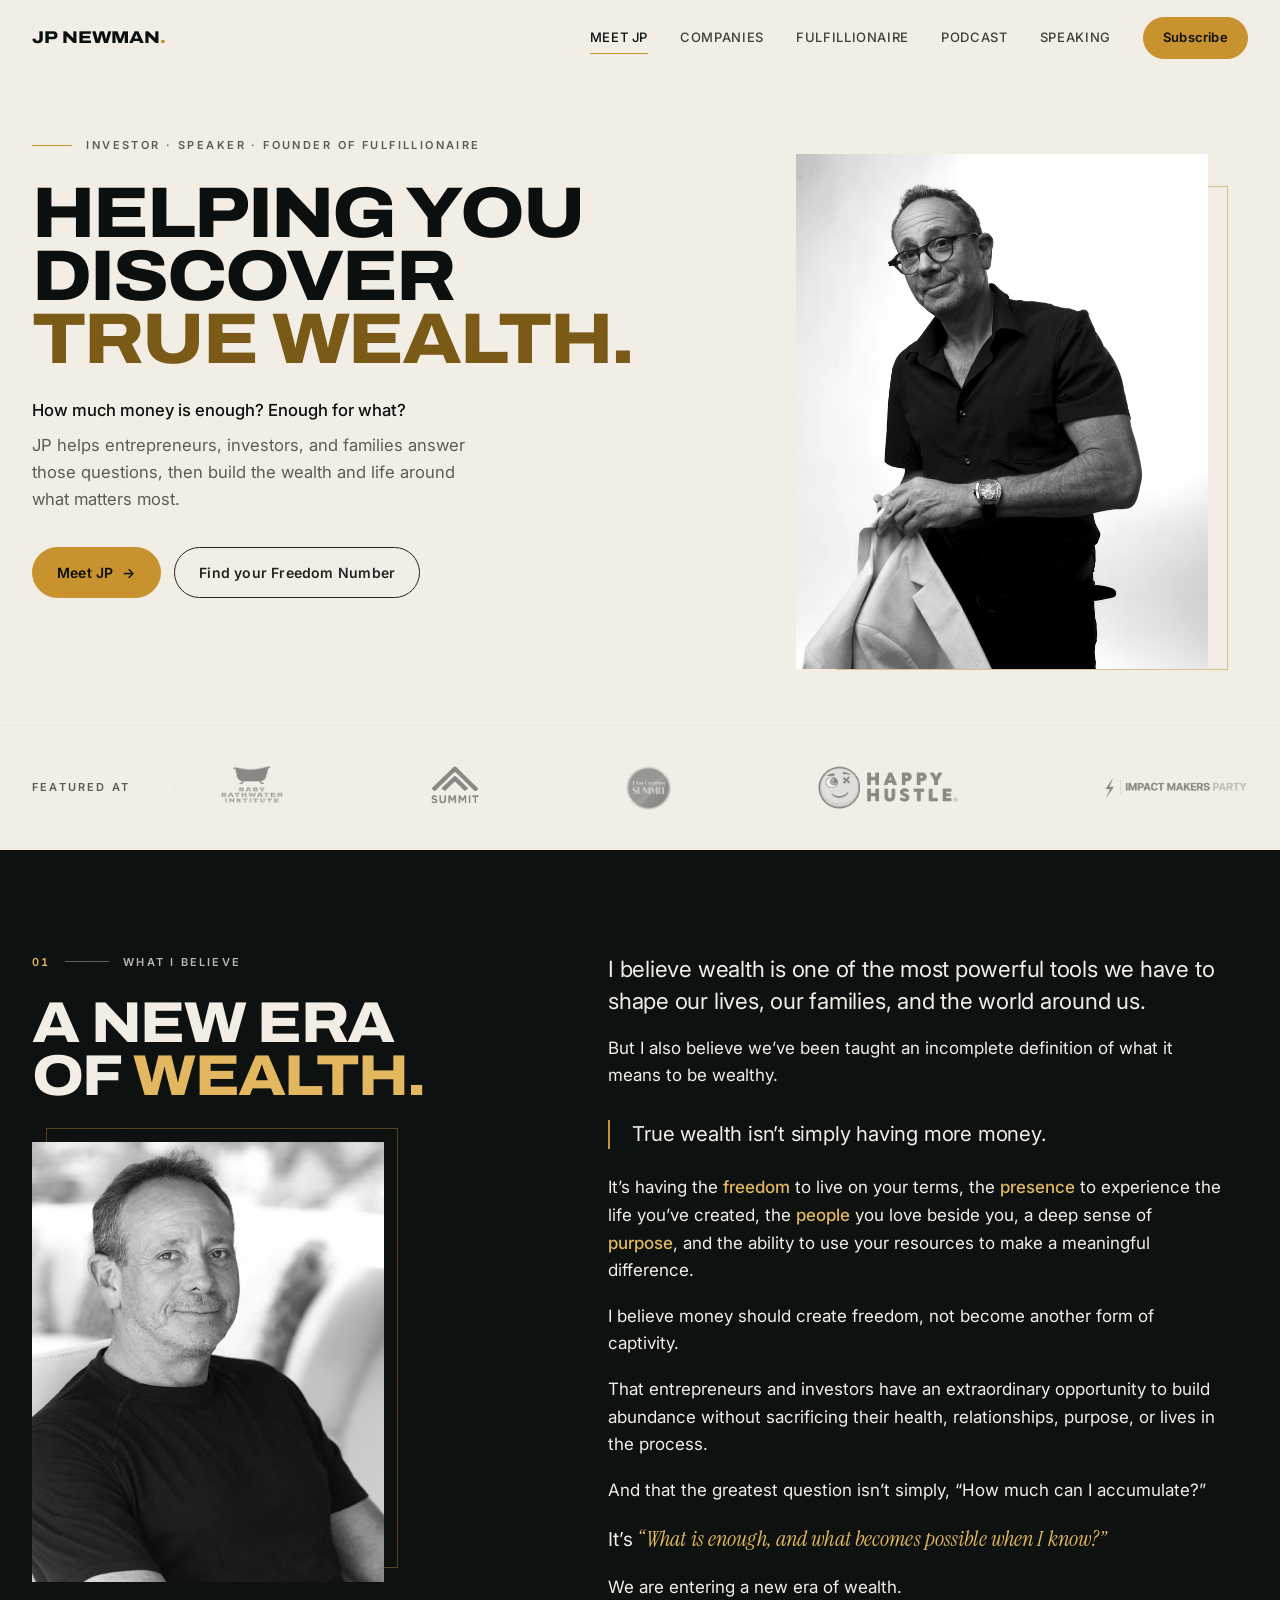
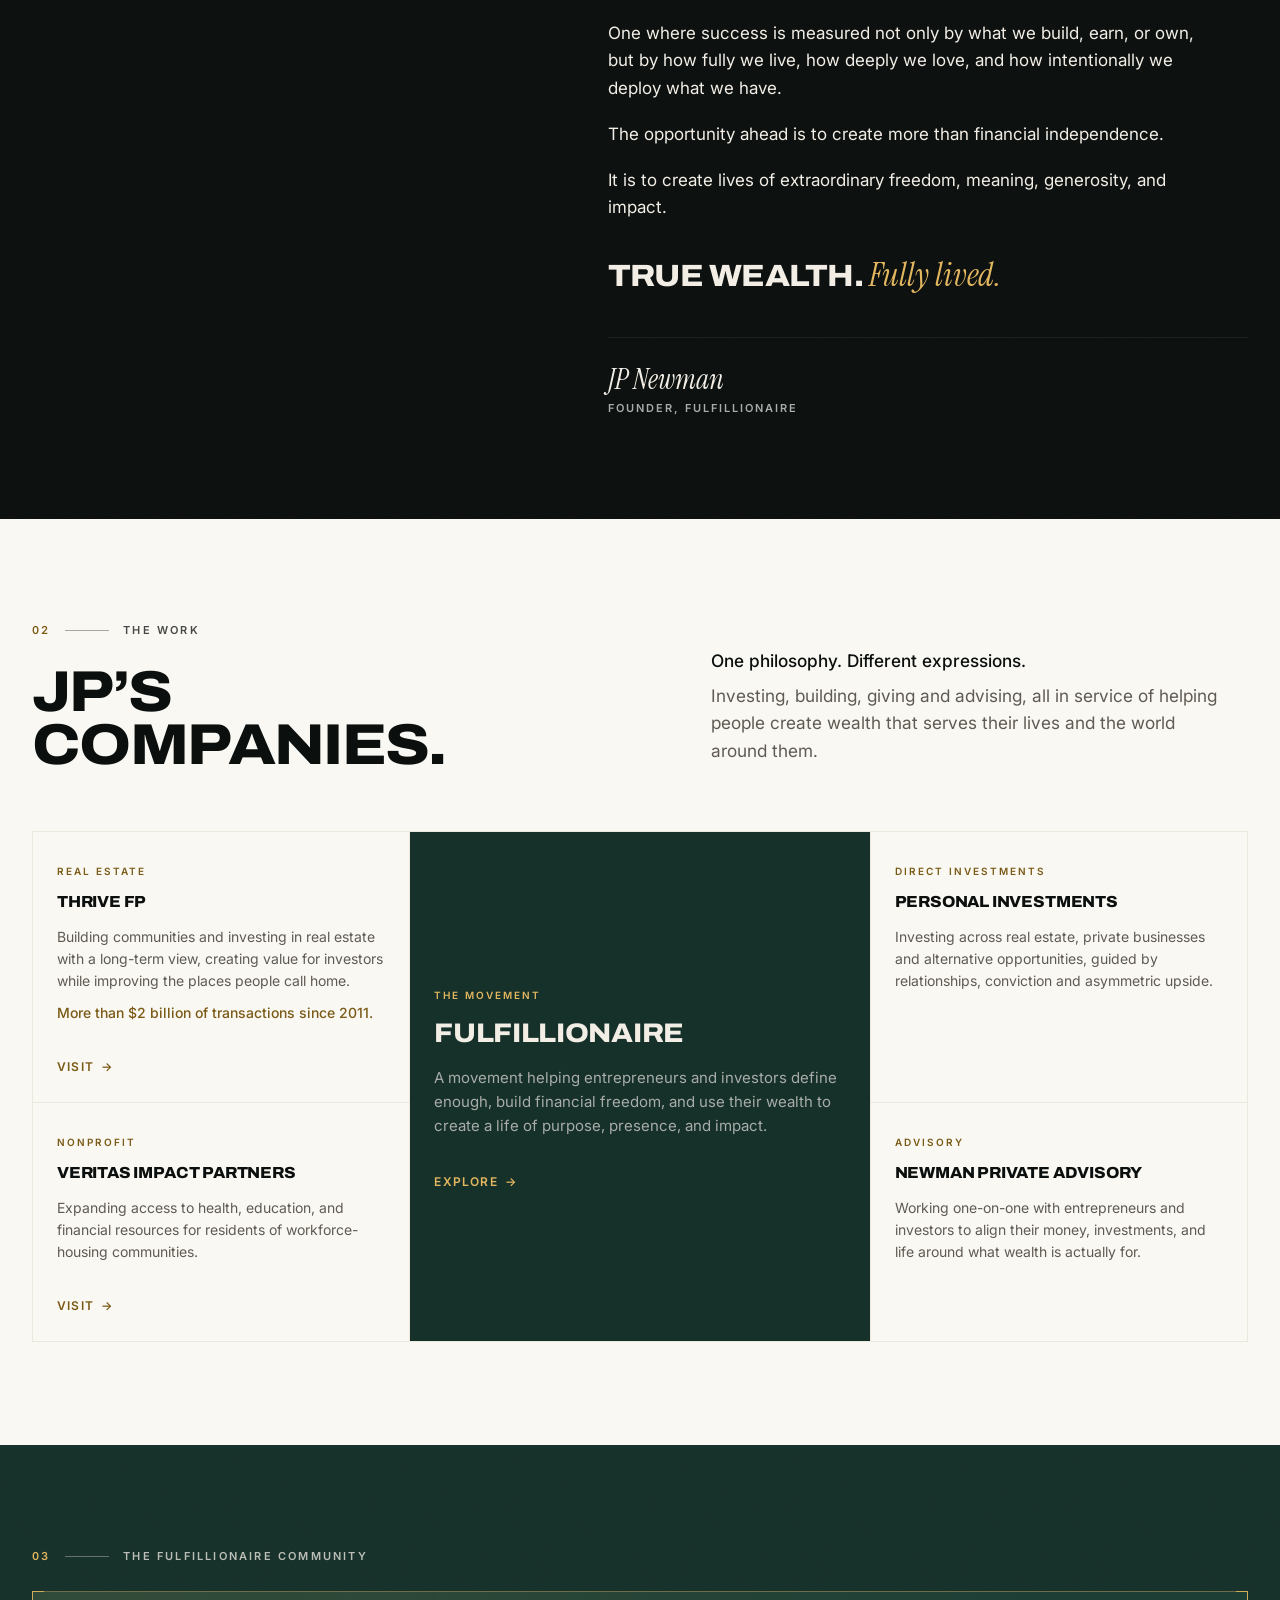
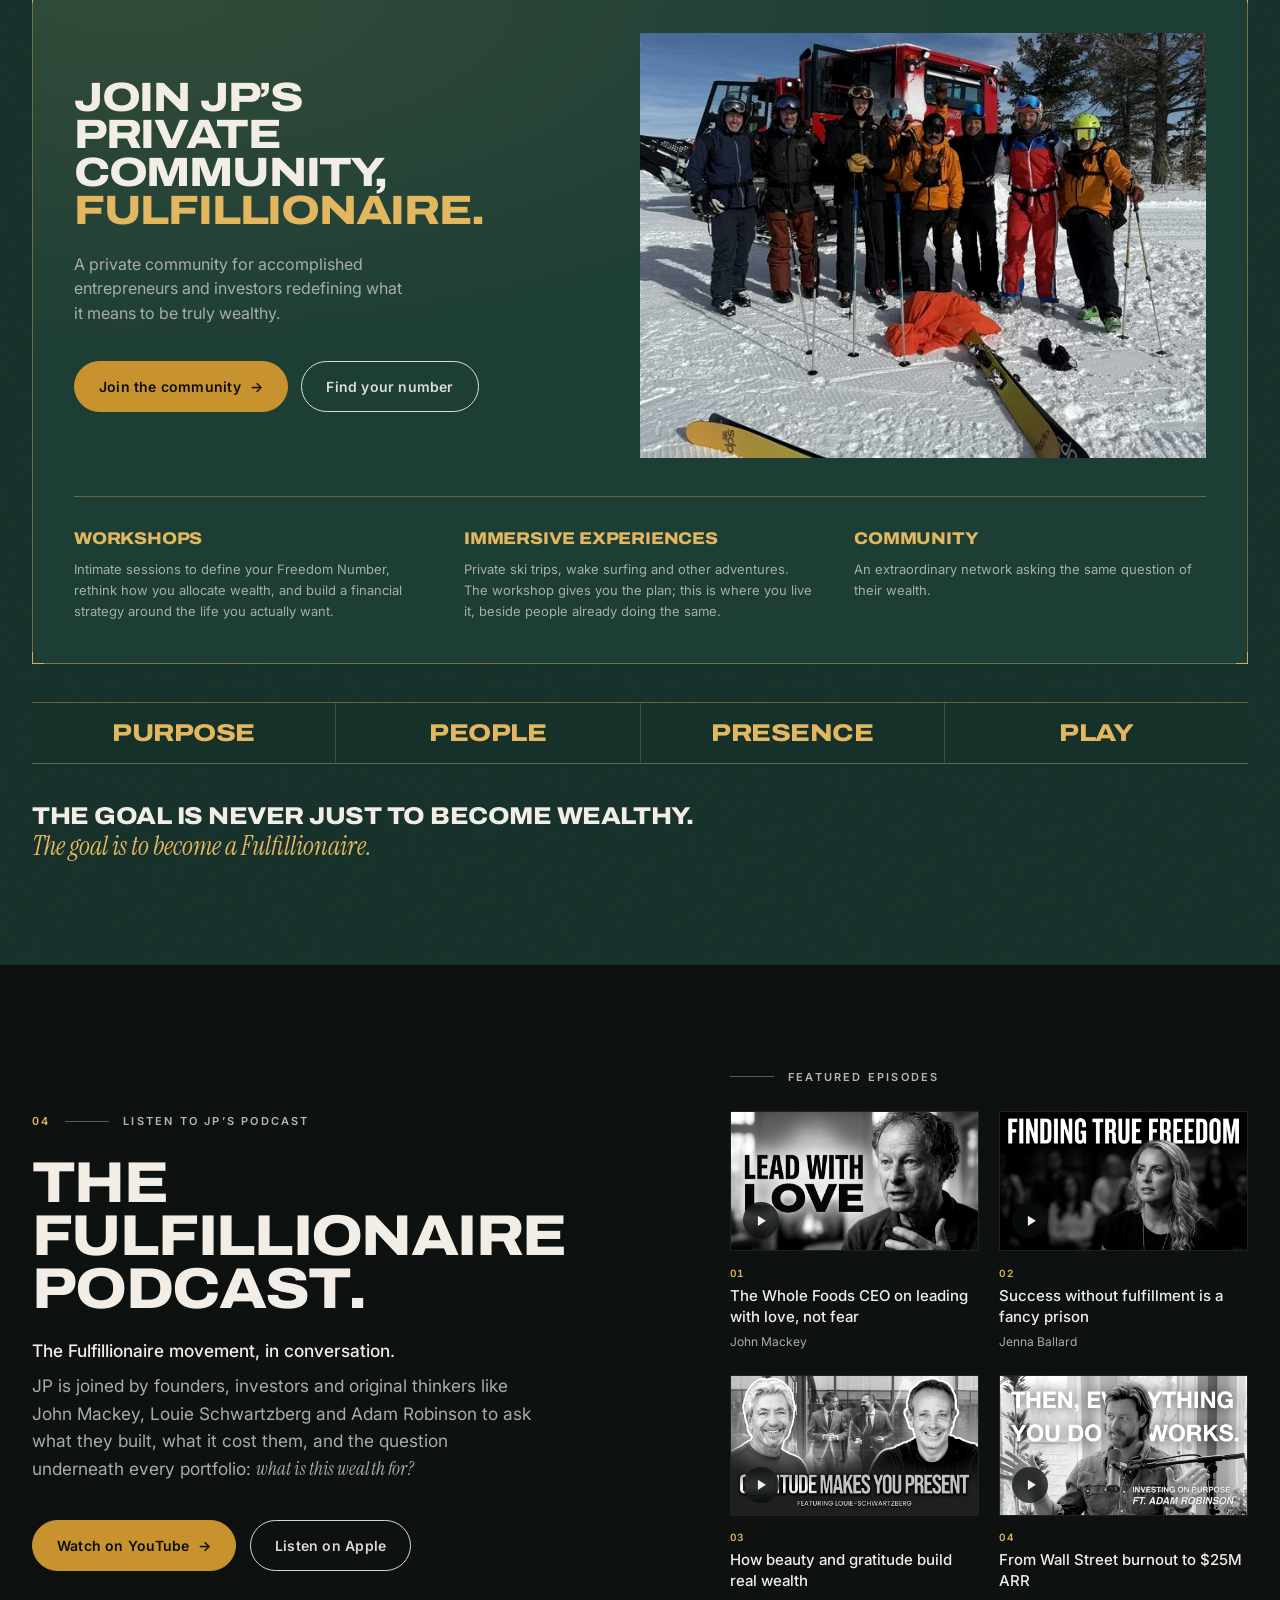
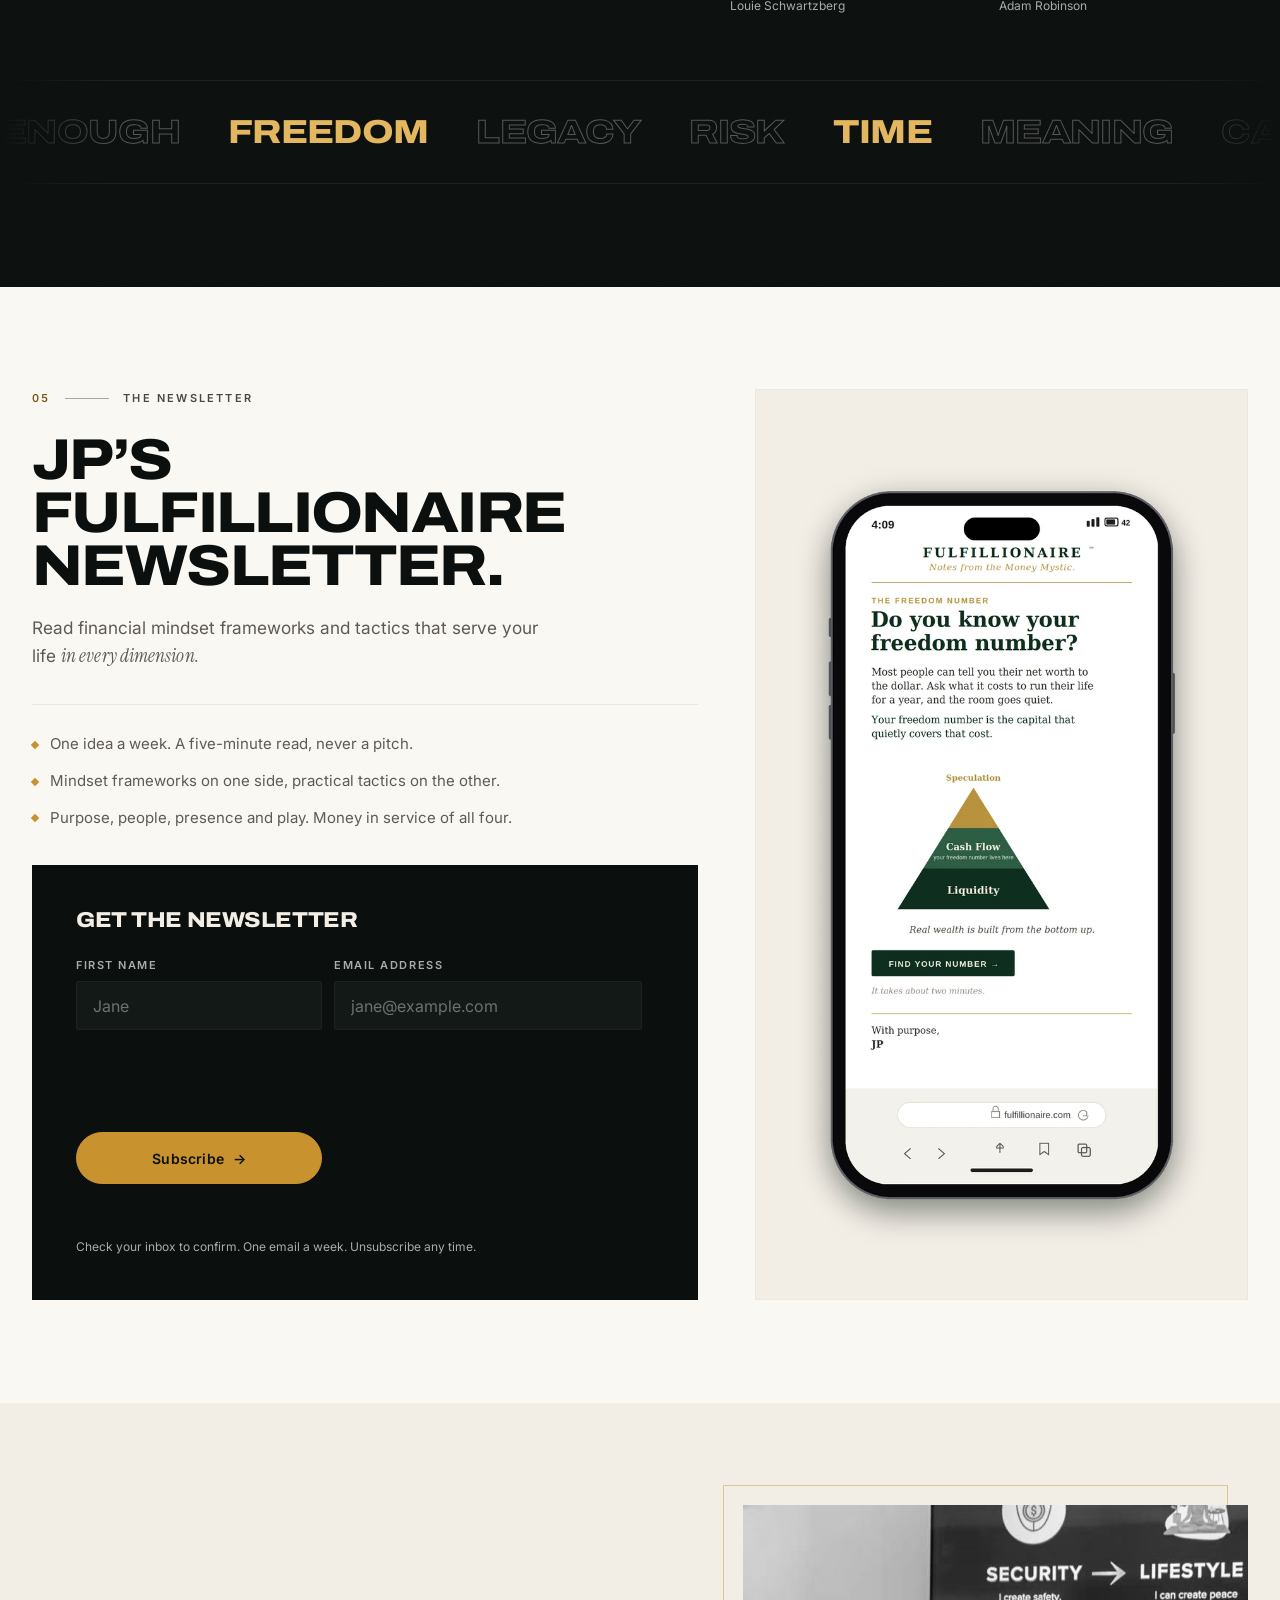
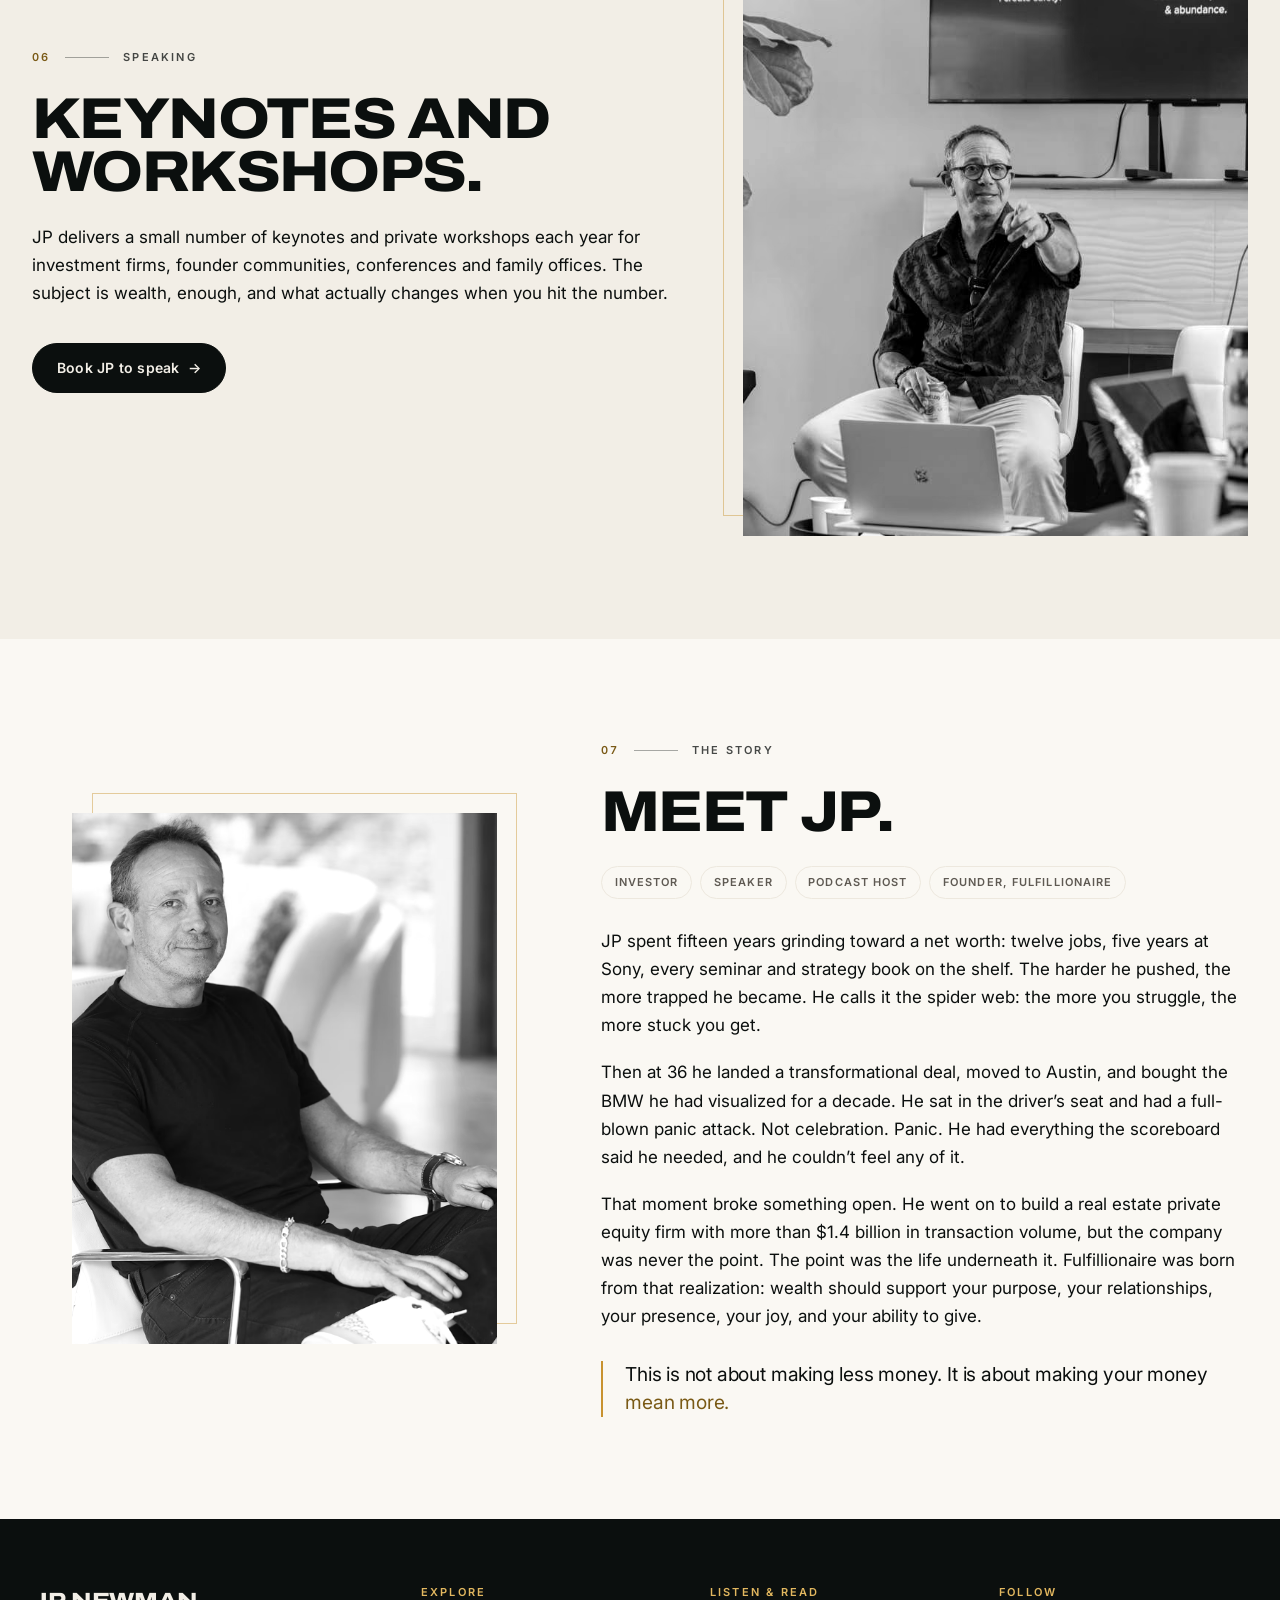
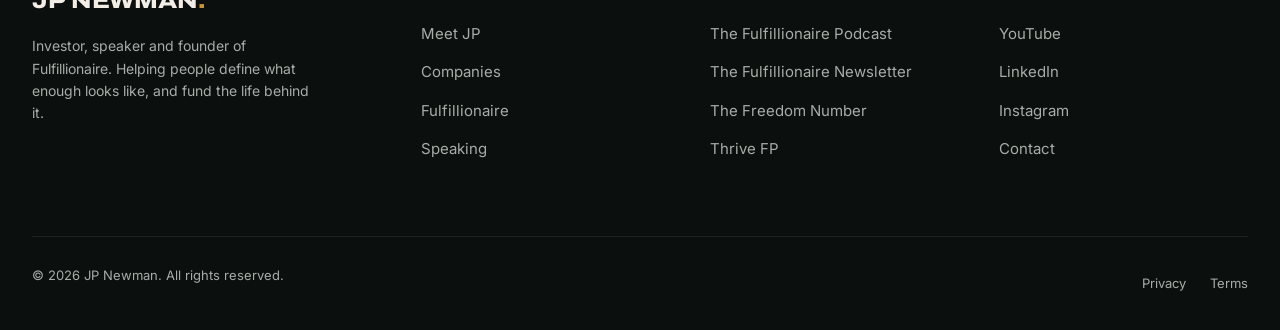
==== commit 2122f9c8: "Drop the circular About CTA, prefill the speaking email "Learn more about JP" at the end of Meet JP " ====
--- a/index.html
+++ b/index.html
@@ -666,8 +666,8 @@
           </div>
 
           <div class="actions">
-            <!-- TODO: confirm booking destination -->
-            <a class="btn btn--ink" href="mailto:info@fulfillionaire.com?subject=Speaking%20enquiry"
+            <a class="btn btn--ink"
+               href="mailto:info@fulfillionaire.com?subject=Speaking%20enquiry%20for%20JP%20Newman&body=Hi%20JP%2C%0D%0A%0D%0AI%20would%20like%20to%20enquire%20about%20having%20you%20speak.%0D%0A%0D%0AEvent%3A%0D%0ADate%3A%0D%0ALocation%3A%0D%0AAudience%20and%20approximate%20size%3A%0D%0AFormat%20%28keynote%2C%20workshop%2C%20panel%29%3A%0D%0ABudget%3A%0D%0A%0D%0AA%20little%20about%20us%3A%0D%0A%0D%0A%0D%0AThank%20you%2C%0D%0A"
                data-event="Speaking Enquiry">Book JP to speak <span class="arw" aria-hidden="true">&rarr;</span></a>
           </div>
         </div>
@@ -732,10 +732,6 @@
               your money <span class="accent">mean more.</span></p>
           </div>
 
-          <div class="actions">
-            <!-- TODO: point at a full /about page once it exists -->
-            <a class="btn btn--ink" href="#fulfillionaire">Learn more about JP <span class="arw" aria-hidden="true">&rarr;</span></a>
-          </div>
         </div>
       </div>
     </section>
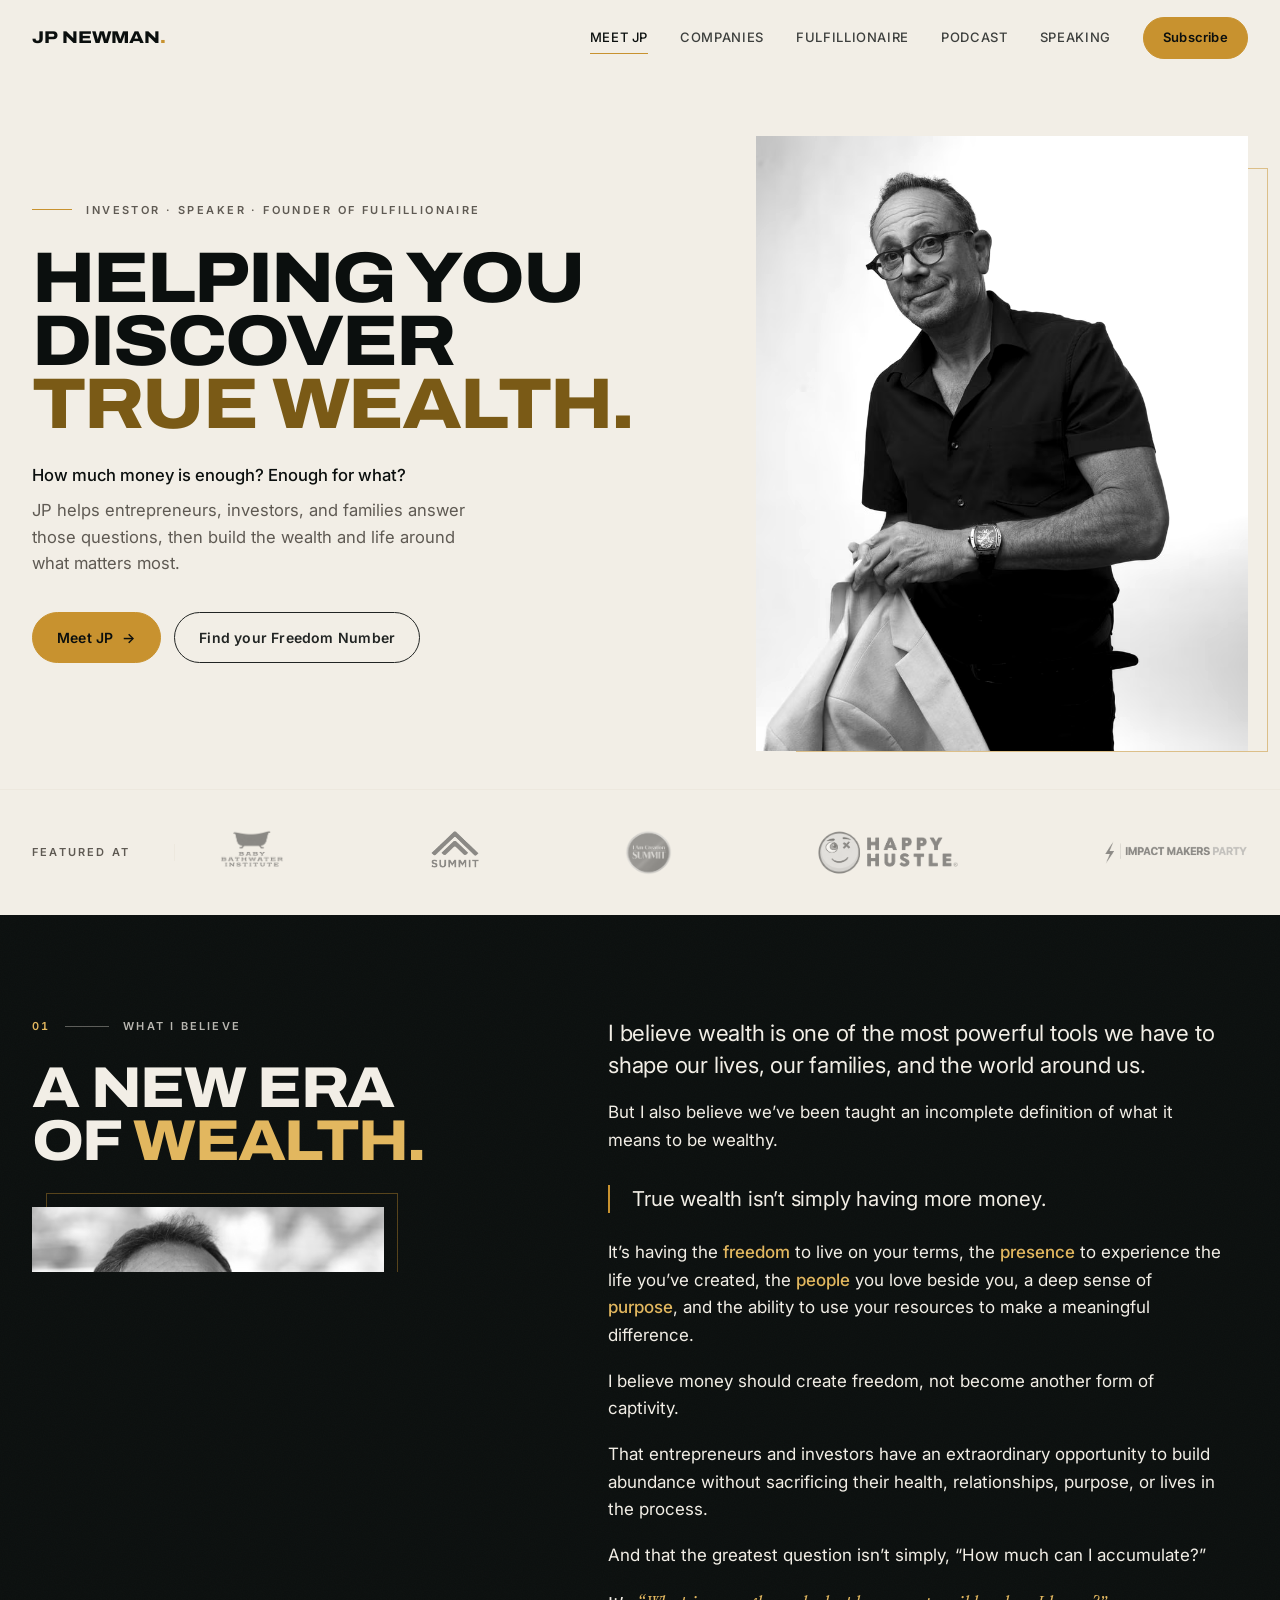
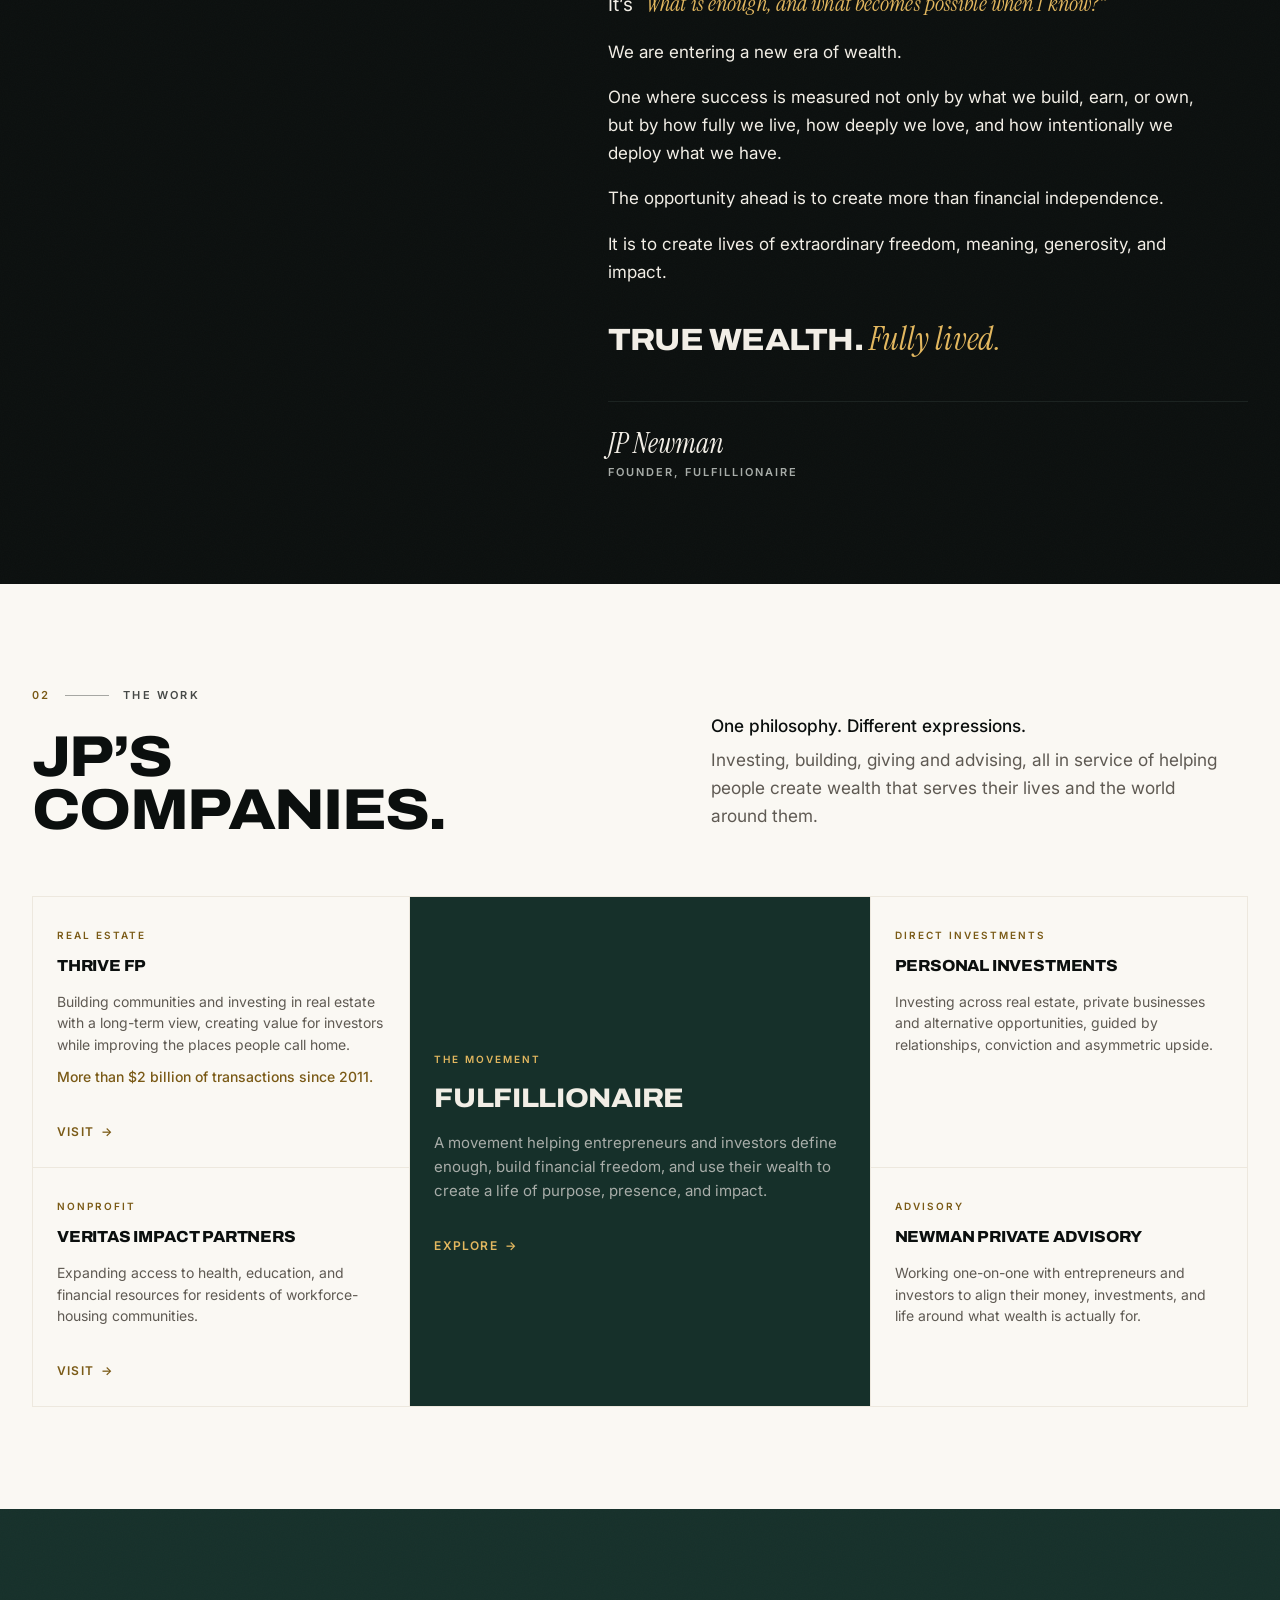
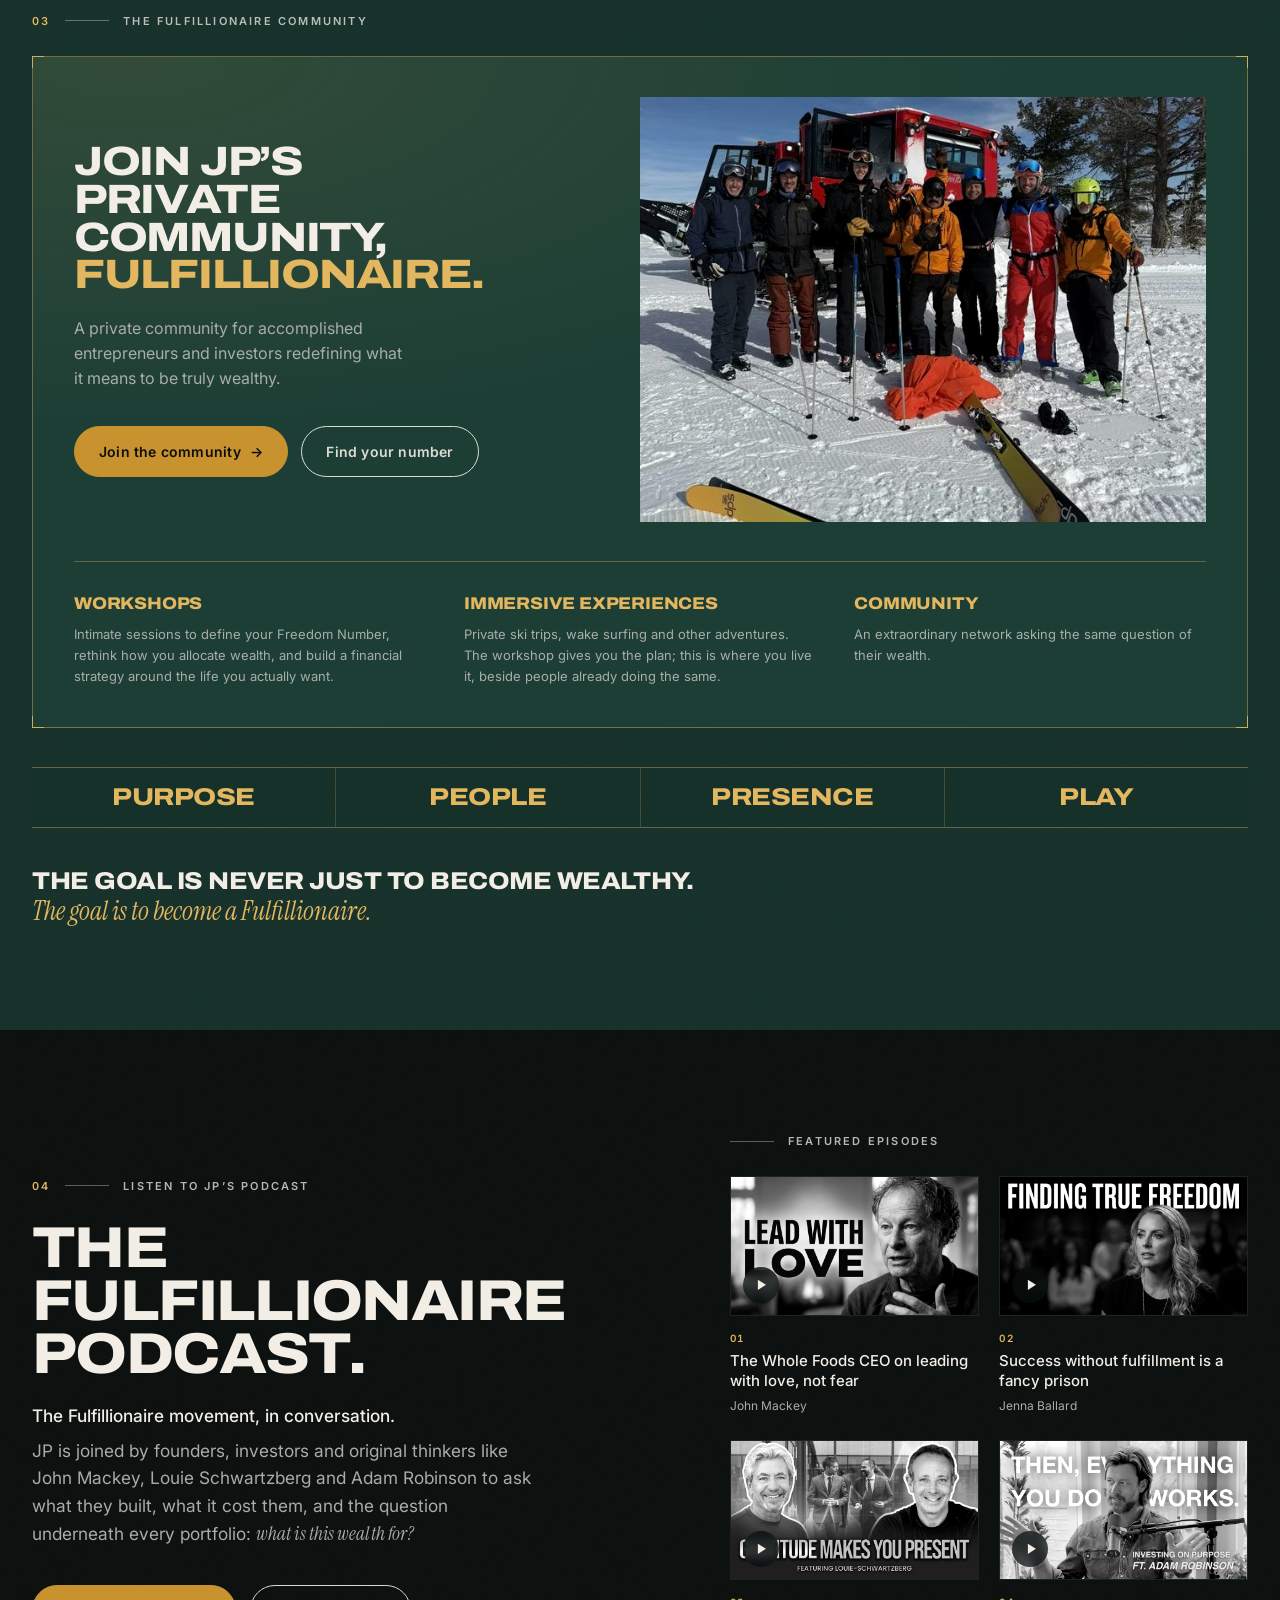
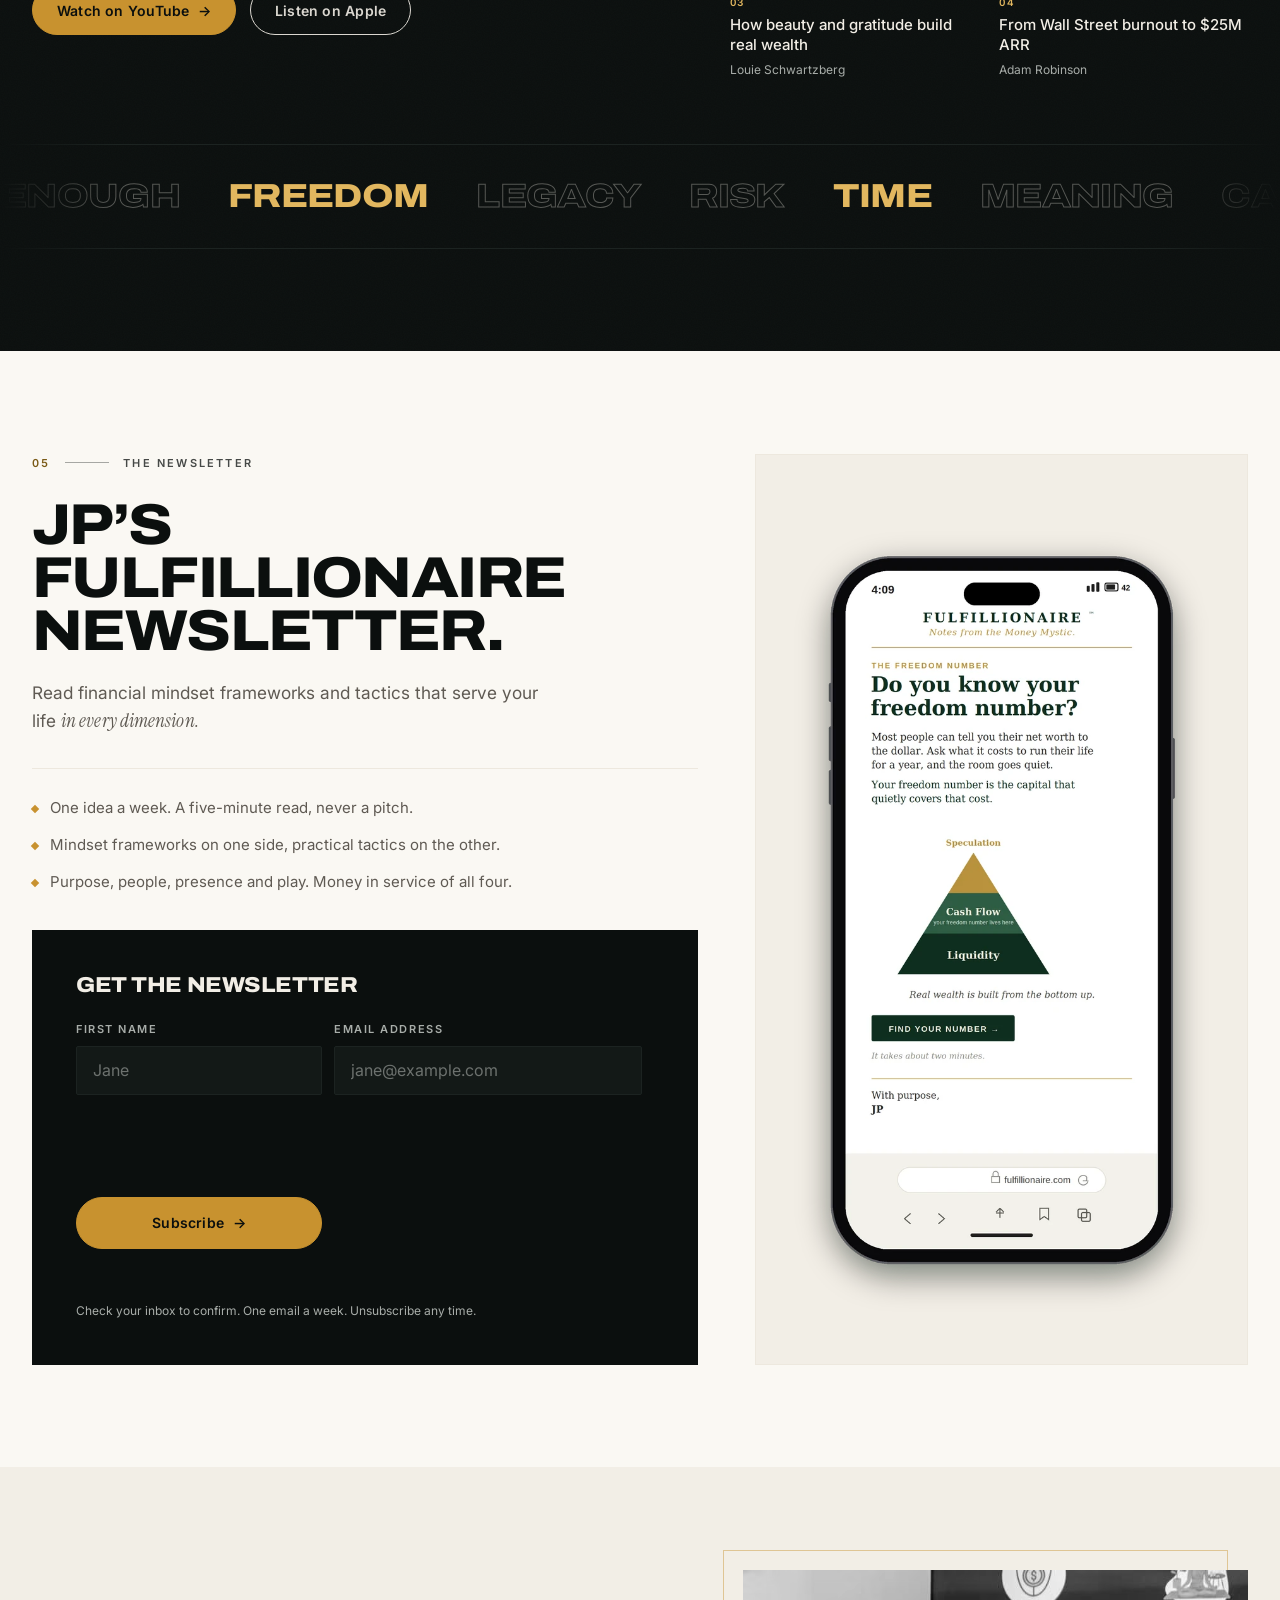
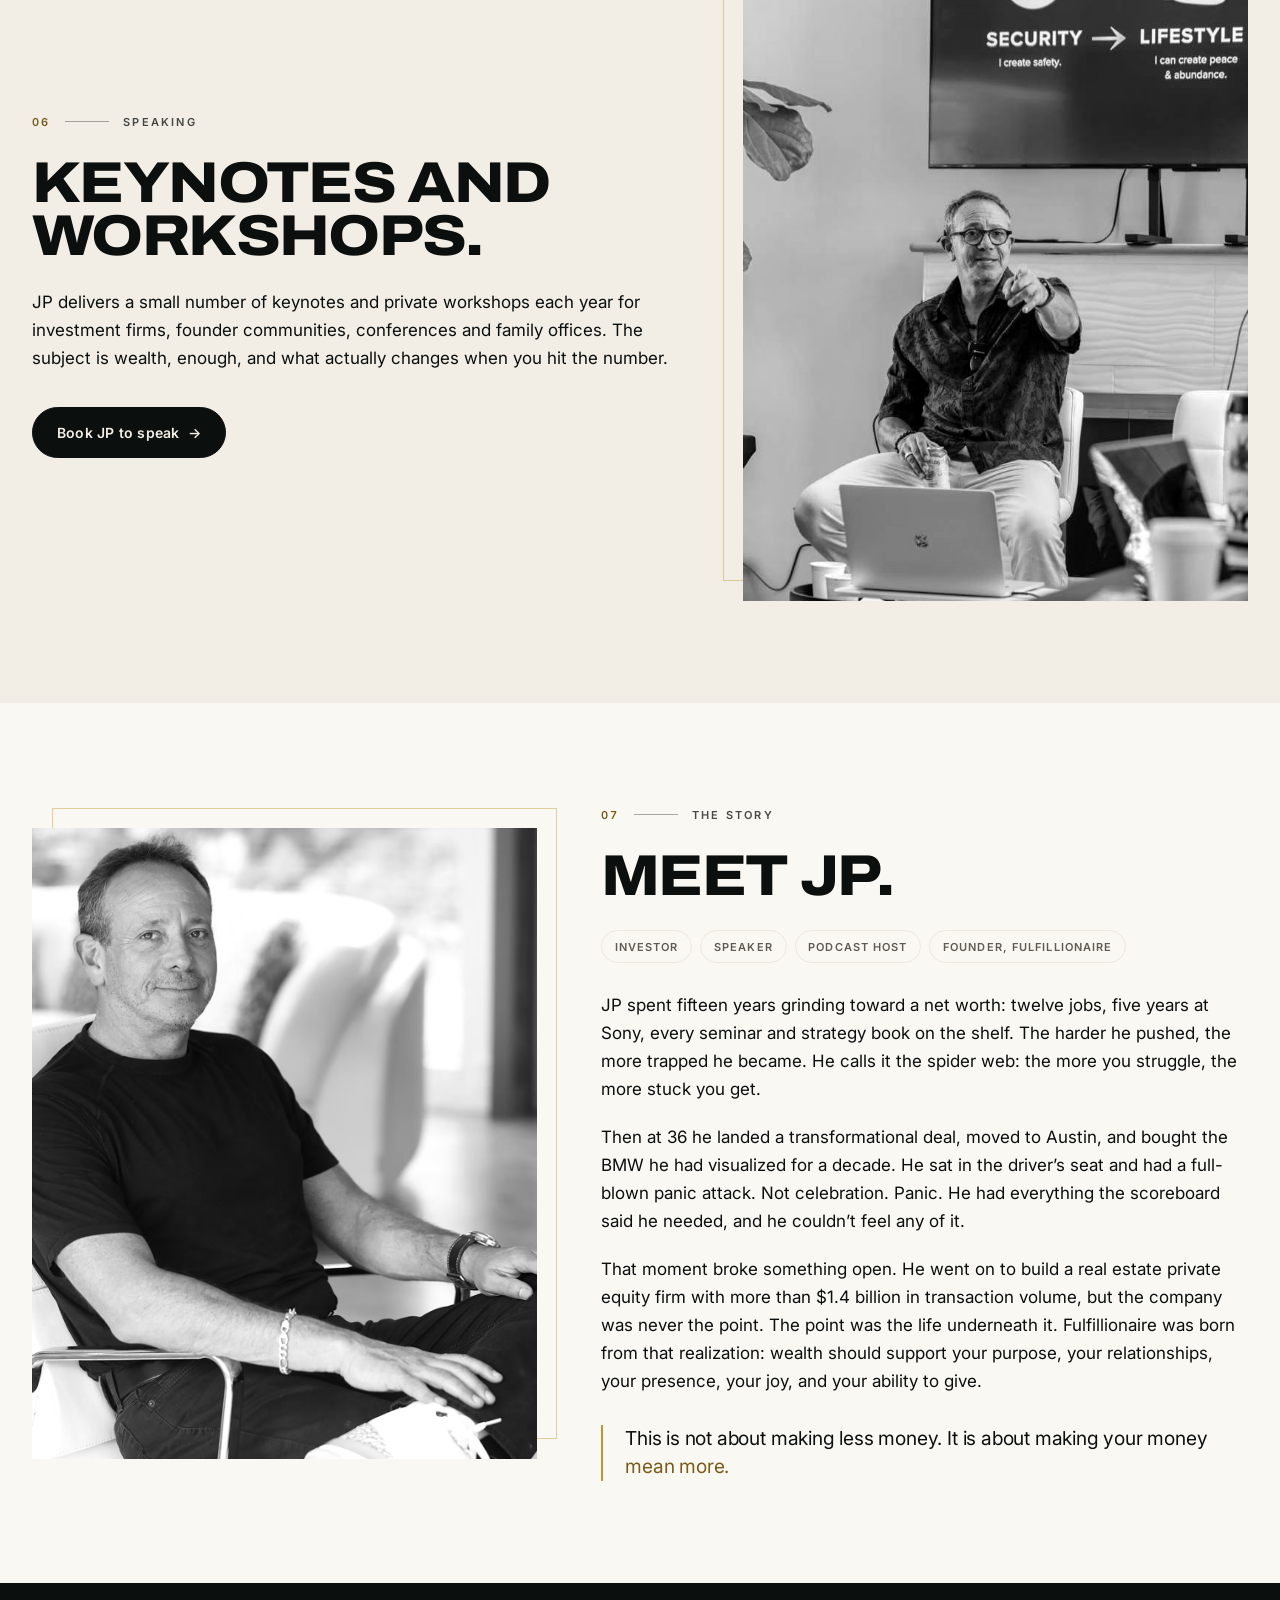
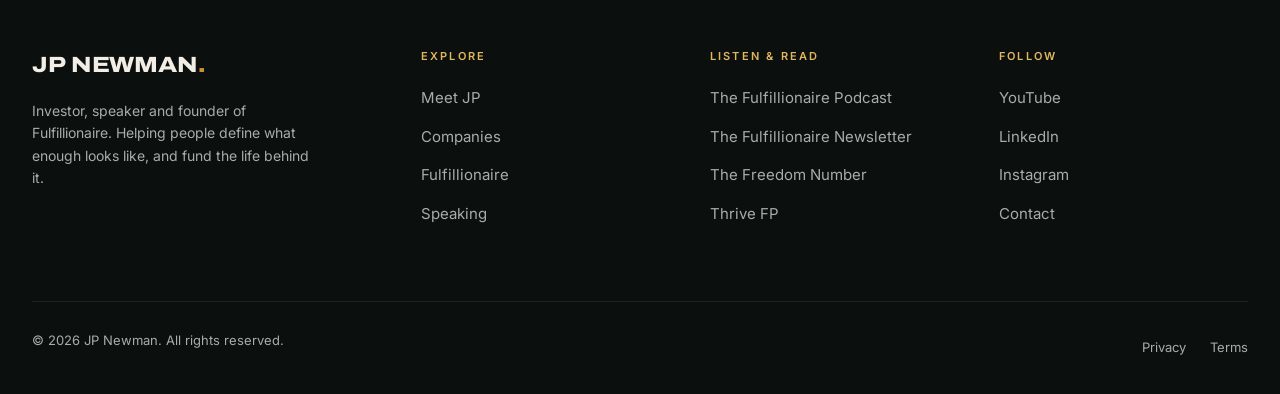
==== commit 07cd8c49: "Version the CSS and JS URLs so deploys actually reach people A round of mobile work went live on the" ====
--- a/index.html
+++ b/index.html
@@ -7,15 +7,15 @@
 
   <title>JP Newman | Investor, Speaker, Founder of Fulfillionaire</title>
   <meta name="description" content="How much money is enough? Enough for what? JP Newman helps entrepreneurs, investors, and families answer those questions and build life around what matters most." />
-  <link rel="canonical" href="https://jp-newman.com/" />
+  <link rel="canonical" href="https://jpnewman.com/" />
   <meta name="theme-color" content="#0B0F0E" />
 
   <meta property="og:type" content="website" />
   <meta property="og:site_name" content="JP Newman" />
   <meta property="og:title" content="JP Newman | Investor, Speaker, Founder of Fulfillionaire" />
   <meta property="og:description" content="How much money is enough? Enough for what? Helping you discover true wealth." />
-  <meta property="og:url" content="https://jp-newman.com/" />
-  <meta property="og:image" content="https://jp-newman.com/assets/img/og-image.png" />
+  <meta property="og:url" content="https://jpnewman.com/" />
+  <meta property="og:image" content="https://jpnewman.com/assets/img/og-image.png" />
   <meta property="og:image:width" content="1200" />
   <meta property="og:image:height" content="630" />
   <meta property="og:image:alt" content="JP Newman. Helping you discover true wealth." />
@@ -23,7 +23,7 @@
   <meta name="twitter:card" content="summary_large_image" />
   <meta name="twitter:title" content="JP Newman | Investor, Speaker, Founder of Fulfillionaire" />
   <meta name="twitter:description" content="How much money is enough? Enough for what?" />
-  <meta name="twitter:image" content="https://jp-newman.com/assets/img/og-image.png" />
+  <meta name="twitter:image" content="https://jpnewman.com/assets/img/og-image.png" />
 
   <link rel="icon" href="favicon.svg" type="image/svg+xml" />
   <link rel="icon" href="favicon.ico" sizes="any" />
@@ -37,22 +37,41 @@
   <link rel="preconnect" href="https://fonts.gstatic.com" crossorigin />
   <link rel="stylesheet" href="https://fonts.googleapis.com/css2?family=Archivo:wdth,wght@62..125,400..900&family=Inter:wght@400..700&family=Instrument+Serif:ital@0;1&display=swap" />
 
-  <link rel="stylesheet" href="assets/css/styles.css" />
+  <link rel="stylesheet" href="assets/css/styles.css?v=2026111101" />
 
   <!-- Cloudflare Turnstile, same widget as fulfillionaire.com. -->
   <script src="https://challenges.cloudflare.com/turnstile/v0/api.js" async defer></script>
 
   <script type="application/ld+json">
-  {
-    "@context": "https://schema.org",
-    "@type": "Person",
-    "name": "JP Newman",
-    "url": "https://jp-newman.com/",
-    "jobTitle": "Investor, Speaker and Founder",
-    "description": "Investor, speaker and founder of Fulfillionaire, a body of work about defining what enough looks like and using wealth in service of a meaningful life.",
-    "worksFor": { "@type": "Organization", "name": "Thrive FP", "url": "https://thrivefp.com" },
-    "knowsAbout": ["Wealth", "Real estate investing", "Financial freedom", "Fulfillionaire", "The Freedom Number"]
-  }
+{
+  "@context": "https://schema.org",
+  "@type": "Person",
+  "name": "JP Newman",
+  "url": "https://jpnewman.com/",
+  "jobTitle": "Investor, Speaker and Founder",
+  "description": "Investor, speaker and founder of Fulfillionaire, a body of work about defining what enough looks like and using wealth in service of a meaningful life.",
+  "worksFor": {
+    "@type": "Organization",
+    "name": "Thrive FP",
+    "url": "https://thrivefp.com"
+  },
+  "knowsAbout": [
+    "Wealth",
+    "Real estate investing",
+    "Financial freedom",
+    "Fulfillionaire",
+    "The Freedom Number"
+  ],
+  "image": "https://jpnewman.com/assets/img/og-image.png",
+  "sameAs": [
+    "https://www.linkedin.com/in/jp-newman-45a1ba/",
+    "https://www.instagram.com/jpnewman_/",
+    "https://www.youtube.com/@fulfillionaire",
+    "https://podcasts.apple.com/us/podcast/the-fulfillionaire-podcast-with-jp-newman/id1617163709",
+    "https://fulfillionaire.com/",
+    "https://thrivefp.com"
+  ]
+}
   </script>
 
   <!--
@@ -790,6 +809,6 @@
     </div>
   </footer>
 
-  <script src="assets/js/main.js" defer></script>
+  <script src="assets/js/main.js?v=2026111101" defer></script>
 </body>
 </html>
--- a/assets/css/styles.css
+++ b/assets/css/styles.css
@@ -67,6 +67,12 @@
    -------------------------------------------------------------------------- */
 
 *, *::before, *::after { box-sizing: border-box; }
+
+/* Browsers default <figure> to `margin: 1em 40px`. Every figure here is
+   positioned by its grid, so that 40px silently inset the Meet JP portrait
+   to 247px inside a 327px column on a phone. The other figures each zero it
+   locally; resetting it once stops the next one being missed. */
+figure { margin: 0; }
 
 html {
   -webkit-text-size-adjust: 100%;
@@ -1660,6 +1666,11 @@
 /* --------------------------------------------------------------------------
    20. RESPONSIVE
    -------------------------------------------------------------------------- */
+
+/* The read-more button is inserted by JS and only ever belongs on a phone.
+   Hiding it by default means a failed teardown shows nothing rather than an
+   unstyled browser button; the mobile block below turns it back on. */
+.readmore { display: none; }
 
 @media (max-width: 1120px) {
   /* Two thumbnails in a half-width column get too small to read; give the
@@ -1708,9 +1719,13 @@
   .eps { grid-template-columns: repeat(2, minmax(0, 1fr)); }
 
   .cards { grid-template-columns: 1fr; }
+  /* Tried these two-up to save height. At 155px a column the descriptions
+     broke to three words a line, which cost more in readability than the
+     scrolling was worth. They stay stacked. */
   .cards.cards--portfolio {
     grid-template-columns: 1fr;
     grid-template-areas: "mid" "one" "two" "three" "four";
+    gap: 1rem;
   }
   .card--feature { text-align: left; align-items: stretch; }
 
@@ -1744,9 +1759,13 @@
   .eps { grid-template-columns: repeat(2, minmax(0, 1fr)); }
 
   .cards { grid-template-columns: 1fr; }
+  /* Tried these two-up to save height. At 155px a column the descriptions
+     broke to three words a line, which cost more in readability than the
+     scrolling was worth. They stay stacked. */
   .cards.cards--portfolio {
     grid-template-columns: 1fr;
     grid-template-areas: "mid" "one" "two" "three" "four";
+    gap: 1rem;
   }
   .card--feature { text-align: left; align-items: stretch; }
   .stats { grid-template-columns: repeat(2, minmax(0, 1fr)); }
@@ -1758,10 +1777,127 @@
 
   .strip__inner { flex-direction: column; align-items: flex-start; gap: 1.5rem; }
   .strip__label { padding-right: 0; border-right: 0; }
-  .logowall { justify-content: flex-start; gap: 1.5rem 2rem; width: 100%; }
-  .logowall__slot img { max-height: 2.25rem; max-width: 6.5rem; }
-  .footer__grid { grid-template-columns: 1fr; }
-  .actions .btn { width: 100%; justify-content: center; }
+
+  /* The logo wall was a flex row that wrapped 4-then-1, leaving the last mark
+     stranded on its own line. A 2-up grid wraps evenly whatever the count, and
+     each slot gets equal space so wide and square marks read at similar
+     weight instead of fighting each other. */
+  .logowall {
+    display: grid;
+    grid-template-columns: repeat(2, minmax(0, 1fr));
+    gap: 1.75rem 1.25rem;
+    width: 100%;
+    justify-content: stretch;
+  }
+  .logowall__slot img { max-height: 2.1rem; max-width: 100%; }
+  /* An odd number of logos leaves one alone in the left column; let it span
+     the full width so it reads as centred rather than stranded. */
+  .logowall__slot:last-child:nth-child(odd) { grid-column: 1 / -1; }
+
+  /* Footer link columns stacked into 1.3 screens of scrolling on a phone.
+     Two columns with tighter rows halves it; the brand blurb stays full
+     width above them. */
+  .footer__grid {
+    grid-template-columns: repeat(2, minmax(0, 1fr));
+    gap: 2rem 1.5rem;
+  }
+  .footer__brand { grid-column: 1 / -1; }
+  .footer__col li { margin-bottom: 0.45rem; }
+  .footer__col h4 { margin-bottom: 0.8rem; }
+
+  /* Two stacked full-width buttons dominated the first screen. Letting them
+     size to their label puts them side by side when they fit and keeps the
+     eye on the headline. */
+  .actions { gap: 0.7rem; }
+  .actions .btn { width: auto; justify-content: center; }
+
+  /* Stops "FOUNDER OF FULFILLIONAIRE" breaking across two lines. */
+  .hero__eyebrow { align-items: flex-start; gap: 0.7rem; }
+  .hero__eyebrow::before { width: 1.75rem; margin-top: 0.5em; flex: none; }
+
+  /* Four stacked 16:9 episode cards ran to roughly 1400px - nearly two
+     screens of podcast alone, on a page that was already 17 screens long.
+     Swiping sideways is how people browse episodes on a phone anyway, and
+     it costs the height of three cards. The row bleeds to the screen edges
+     so the next card peeks in and the gesture is discoverable. */
+  .eps {
+    display: flex;
+    gap: 1rem;
+    overflow-x: auto;
+    overscroll-behavior-x: contain;
+    scroll-snap-type: x mandatory;
+    /* Without this the snap aligns to the scroll box, not the padding box,
+       and yanks the first card flush against the screen edge. */
+    scroll-padding-inline: var(--gutter);
+    -webkit-overflow-scrolling: touch;
+    scrollbar-width: none;
+    margin-inline: calc(var(--gutter) * -1);
+    padding-inline: var(--gutter);
+    padding-bottom: 0.25rem;
+  }
+  .eps::-webkit-scrollbar { display: none; }
+  .eps > li { flex: 0 0 76%; scroll-snap-align: start; }
+
+  /* Section headings were running to three lines and, with 64px of band
+     padding above them, a section's header alone ate half the screen
+     before any content appeared. */
+  .band { padding-block: 3.25rem; }
+
+  /* Display type is set at 0.88 line-height, which is right at 80px on a
+     desktop headline and far too tight at 31px, where three cramped lines
+     read as one grey block. Loosen it and the headings breathe. */
+  .d1, .d2, .d3 { line-height: 1.02; letter-spacing: -0.02em; }
+  .d2 { font-size: clamp(1.75rem, 8.2vw, 2rem); }
+
+  /* The manifesto collapsed to its pivot line. The clamp height is set in
+     JS so it lands on a paragraph break; everything visual is here.
+     .is-clamped is only ever added by JS, so with JS off the full piece
+     renders and no fade or button appears. */
+  .belief__body.is-clamped {
+    overflow: hidden;
+    position: relative;
+    transition: max-height 0.4s var(--ease);
+  }
+  .belief__body.is-clamped::after {
+    content: '';
+    position: absolute;
+    inset: auto 0 0 0;
+    height: 7rem;
+    background: linear-gradient(to bottom, rgba(11, 15, 14, 0), var(--ink));
+    pointer-events: none;
+  }
+
+  .readmore {
+    display: inline-flex;
+    align-items: center;
+    gap: 0.5rem;
+    margin-top: 1.4rem;
+    padding: 0.7rem 1.3rem;
+    border: 1px solid var(--ink-3);
+    border-radius: 999px;
+    background: transparent;
+    font-family: inherit;
+    font-size: 0.8125rem;
+    font-weight: 600;
+    letter-spacing: 0.08em;
+    text-transform: uppercase;
+    color: var(--brass-bright);
+    cursor: pointer;
+    transition: border-color 0.2s var(--ease), color 0.2s var(--ease);
+  }
+  .readmore:hover,
+  .readmore:focus-visible { border-color: var(--brass); }
+  .readmore .arw { transition: transform 0.2s var(--ease); }
+  .readmore:hover .arw { transform: translateY(2px); }
+  .readmore[aria-expanded='true']:hover .arw { transform: translateY(-2px); }
+
+  /* Figures were capped at 22rem, narrower than the column, so portraits
+     sat inset from the text they belong to. Let them fill it. */
+  .about__portrait,
+  .speaking__figure,
+  .belief__figure { max-width: none; }
+
+  .cards--portfolio .card { padding: 1.35rem 1.25rem 1.2rem; }
 }
 
 @media (max-width: 400px) {
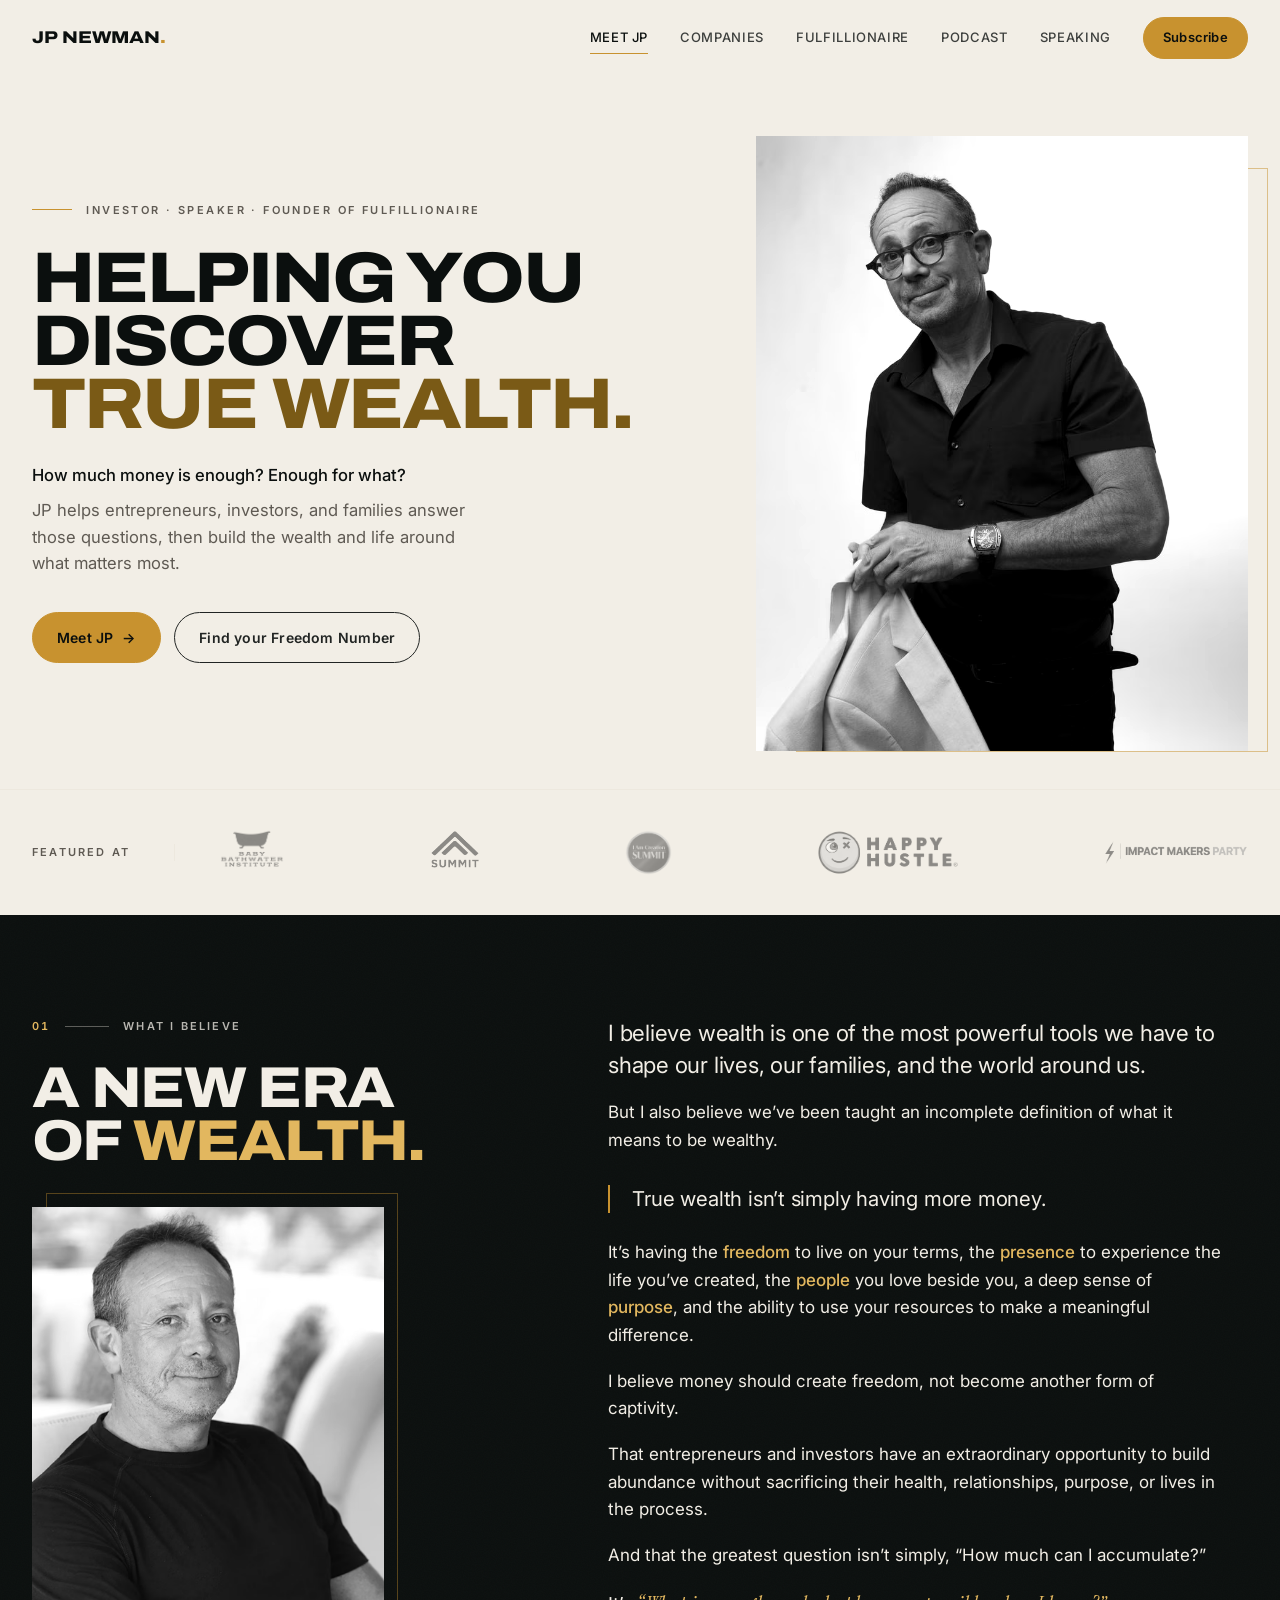
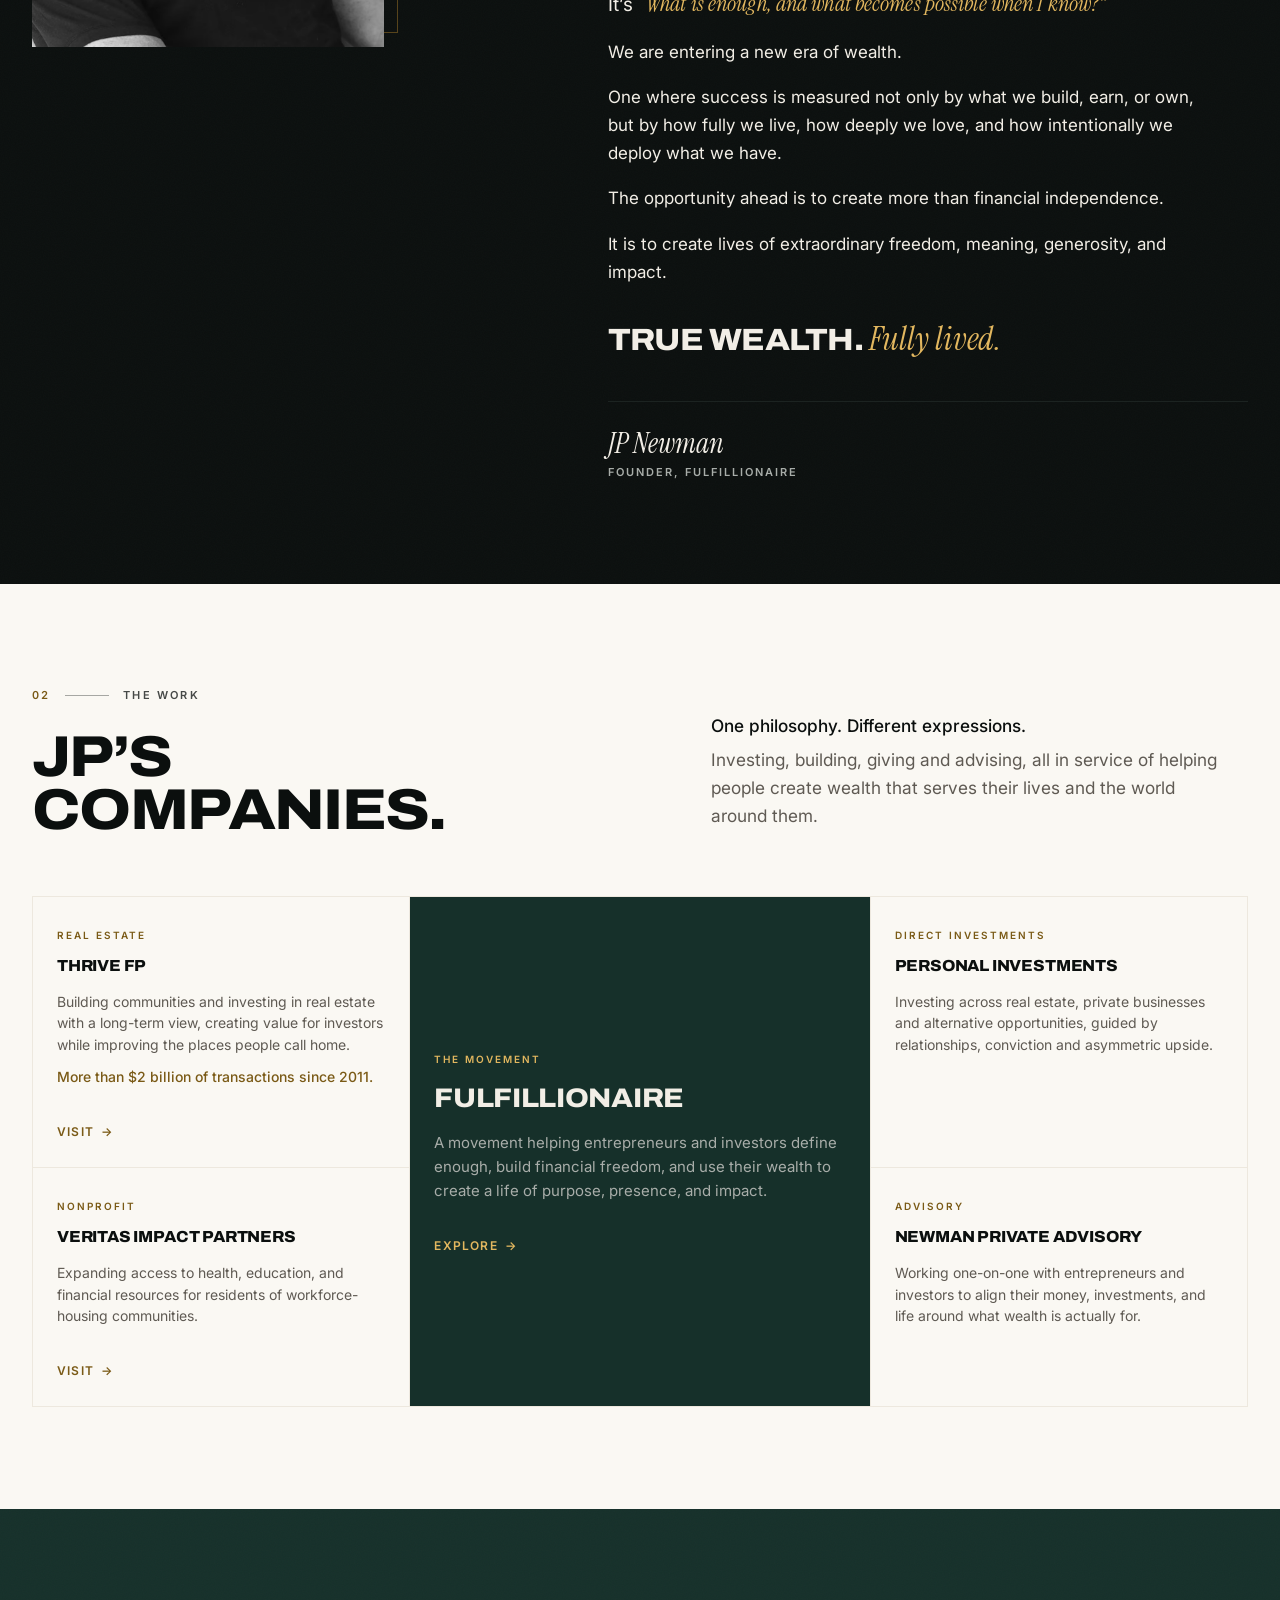
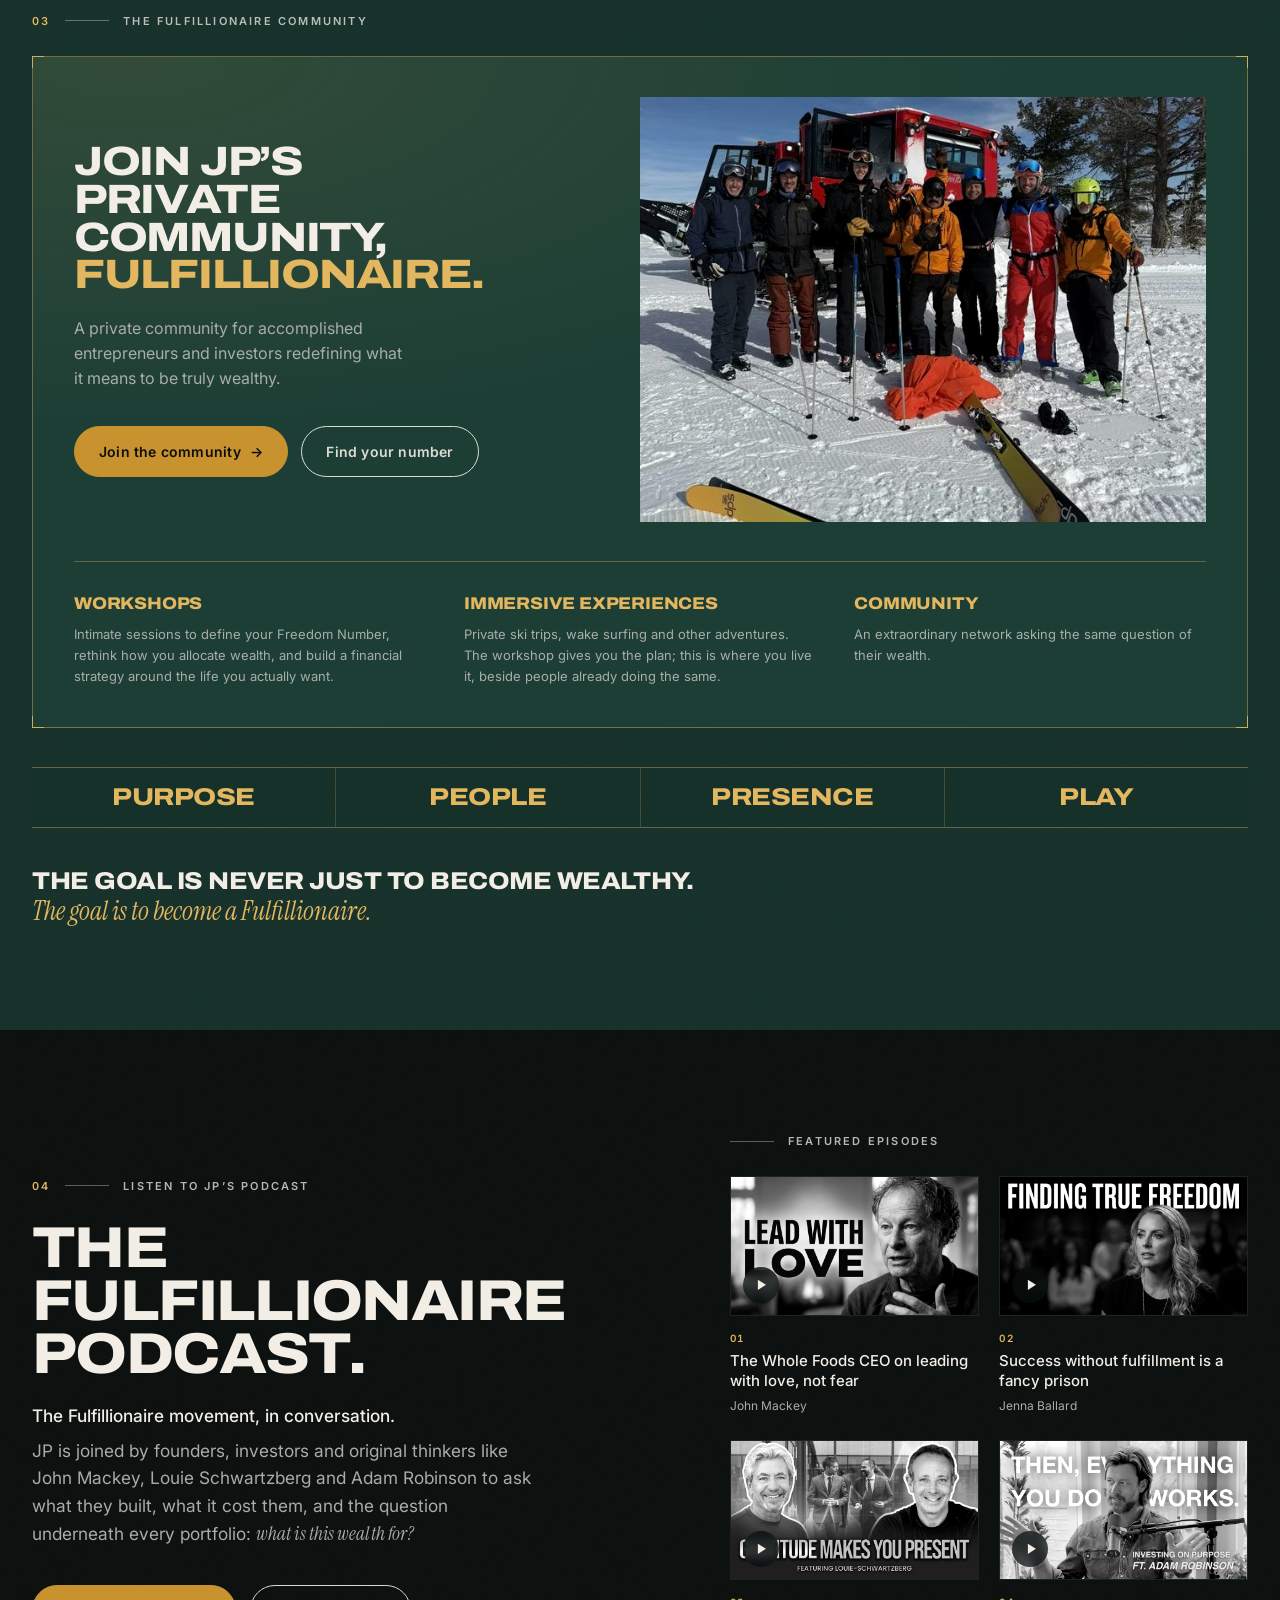
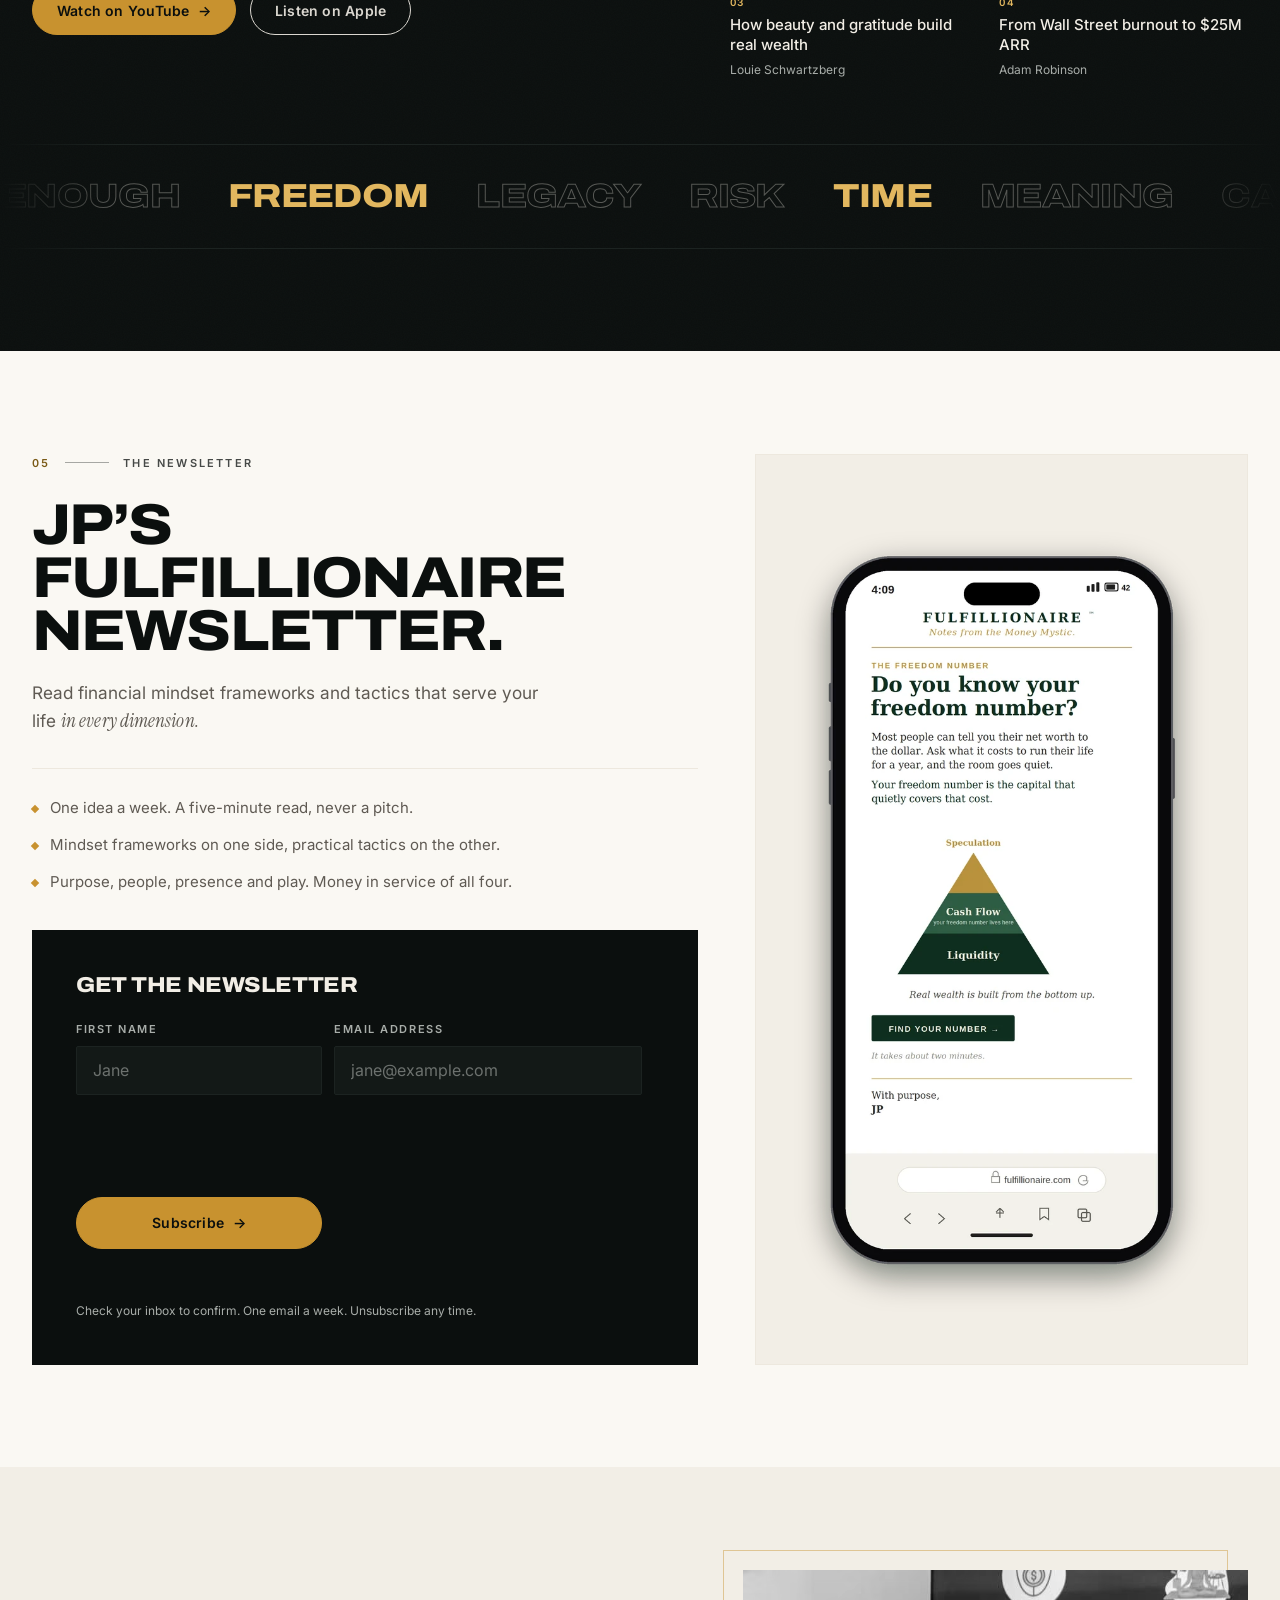
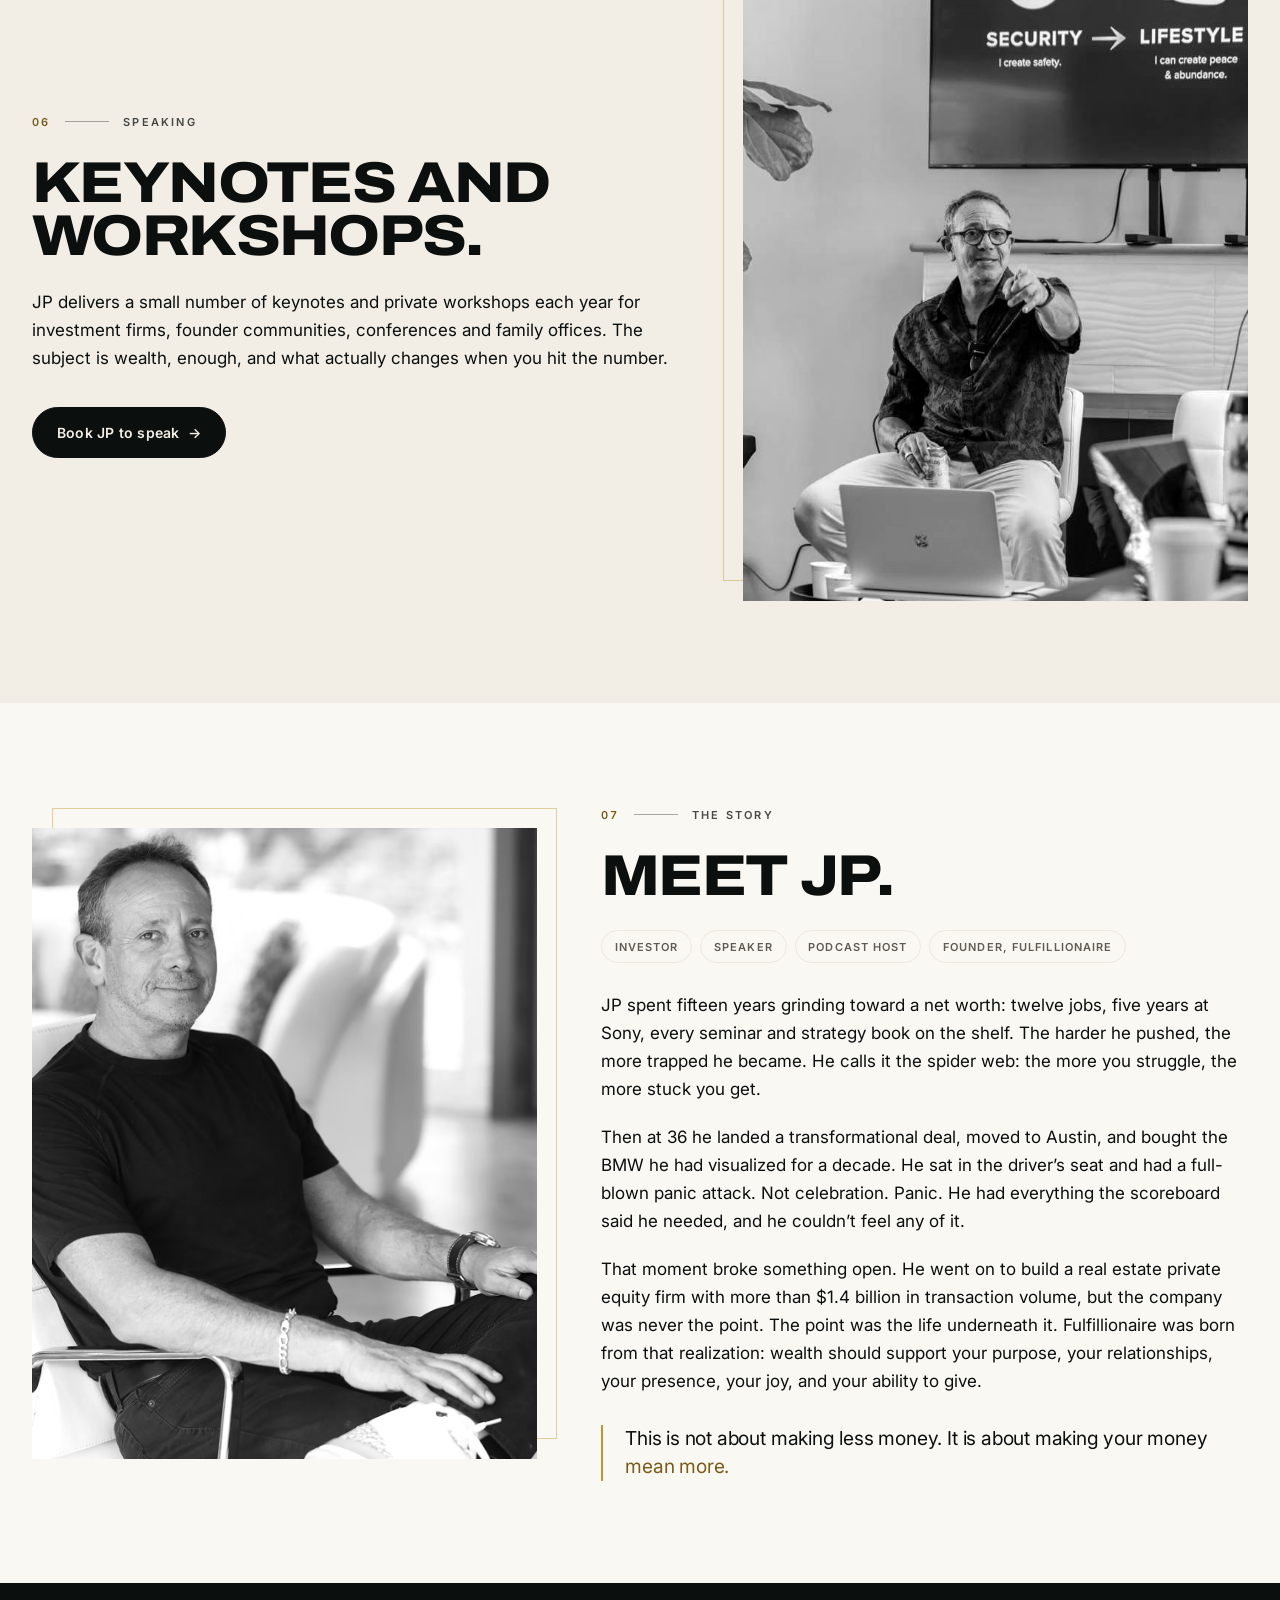
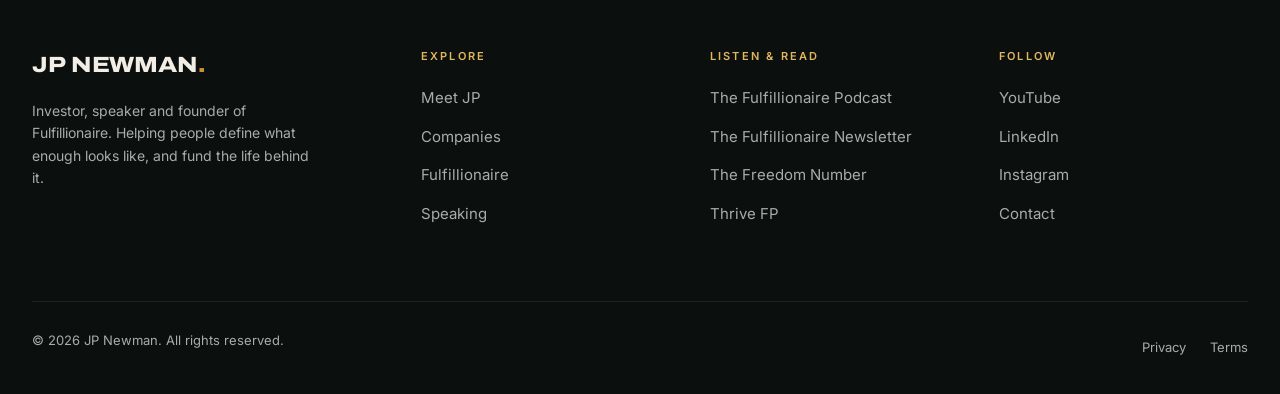
==== commit b0e056a2: "Revert the podcast carousel - it breaks the layout on iOS Safari The episode row was a horizontal sn" ====
--- a/index.html
+++ b/index.html
@@ -37,7 +37,7 @@
   <link rel="preconnect" href="https://fonts.gstatic.com" crossorigin />
   <link rel="stylesheet" href="https://fonts.googleapis.com/css2?family=Archivo:wdth,wght@62..125,400..900&family=Inter:wght@400..700&family=Instrument+Serif:ital@0;1&display=swap" />
 
-  <link rel="stylesheet" href="assets/css/styles.css?v=2026111101" />
+  <link rel="stylesheet" href="assets/css/styles.css?v=2026111102" />
 
   <!-- Cloudflare Turnstile, same widget as fulfillionaire.com. -->
   <script src="https://challenges.cloudflare.com/turnstile/v0/api.js" async defer></script>
@@ -809,6 +809,6 @@
     </div>
   </footer>
 
-  <script src="assets/js/main.js?v=2026111101" defer></script>
+  <script src="assets/js/main.js?v=2026111102" defer></script>
 </body>
 </html>
--- a/assets/css/styles.css
+++ b/assets/css/styles.css
@@ -1815,28 +1815,13 @@
   .hero__eyebrow { align-items: flex-start; gap: 0.7rem; }
   .hero__eyebrow::before { width: 1.75rem; margin-top: 0.5em; flex: none; }
 
-  /* Four stacked 16:9 episode cards ran to roughly 1400px - nearly two
-     screens of podcast alone, on a page that was already 17 screens long.
-     Swiping sideways is how people browse episodes on a phone anyway, and
-     it costs the height of three cards. The row bleeds to the screen edges
-     so the next card peeks in and the gesture is discoverable. */
-  .eps {
-    display: flex;
-    gap: 1rem;
-    overflow-x: auto;
-    overscroll-behavior-x: contain;
-    scroll-snap-type: x mandatory;
-    /* Without this the snap aligns to the scroll box, not the padding box,
-       and yanks the first card flush against the screen edge. */
-    scroll-padding-inline: var(--gutter);
-    -webkit-overflow-scrolling: touch;
-    scrollbar-width: none;
-    margin-inline: calc(var(--gutter) * -1);
-    padding-inline: var(--gutter);
-    padding-bottom: 0.25rem;
-  }
-  .eps::-webkit-scrollbar { display: none; }
-  .eps > li { flex: 0 0 76%; scroll-snap-align: start; }
+  /* REVERTED: the episode row was a horizontal snap carousel here, built to
+     save nearly two screens of height. It measured clean in Chromium - the
+     document never exceeded the viewport - but on iOS Safari the negative
+     inline margins on an overflow-x:auto flex row blew the layout out, and
+     the whole page shrank to a narrow column. Reverted rather than patched
+     speculatively, because there is no Safari to test a fix against here.
+     Any retry needs a real iOS device before it ships. */
 
   /* Section headings were running to three lines and, with 64px of band
      padding above them, a section's header alone ate half the screen
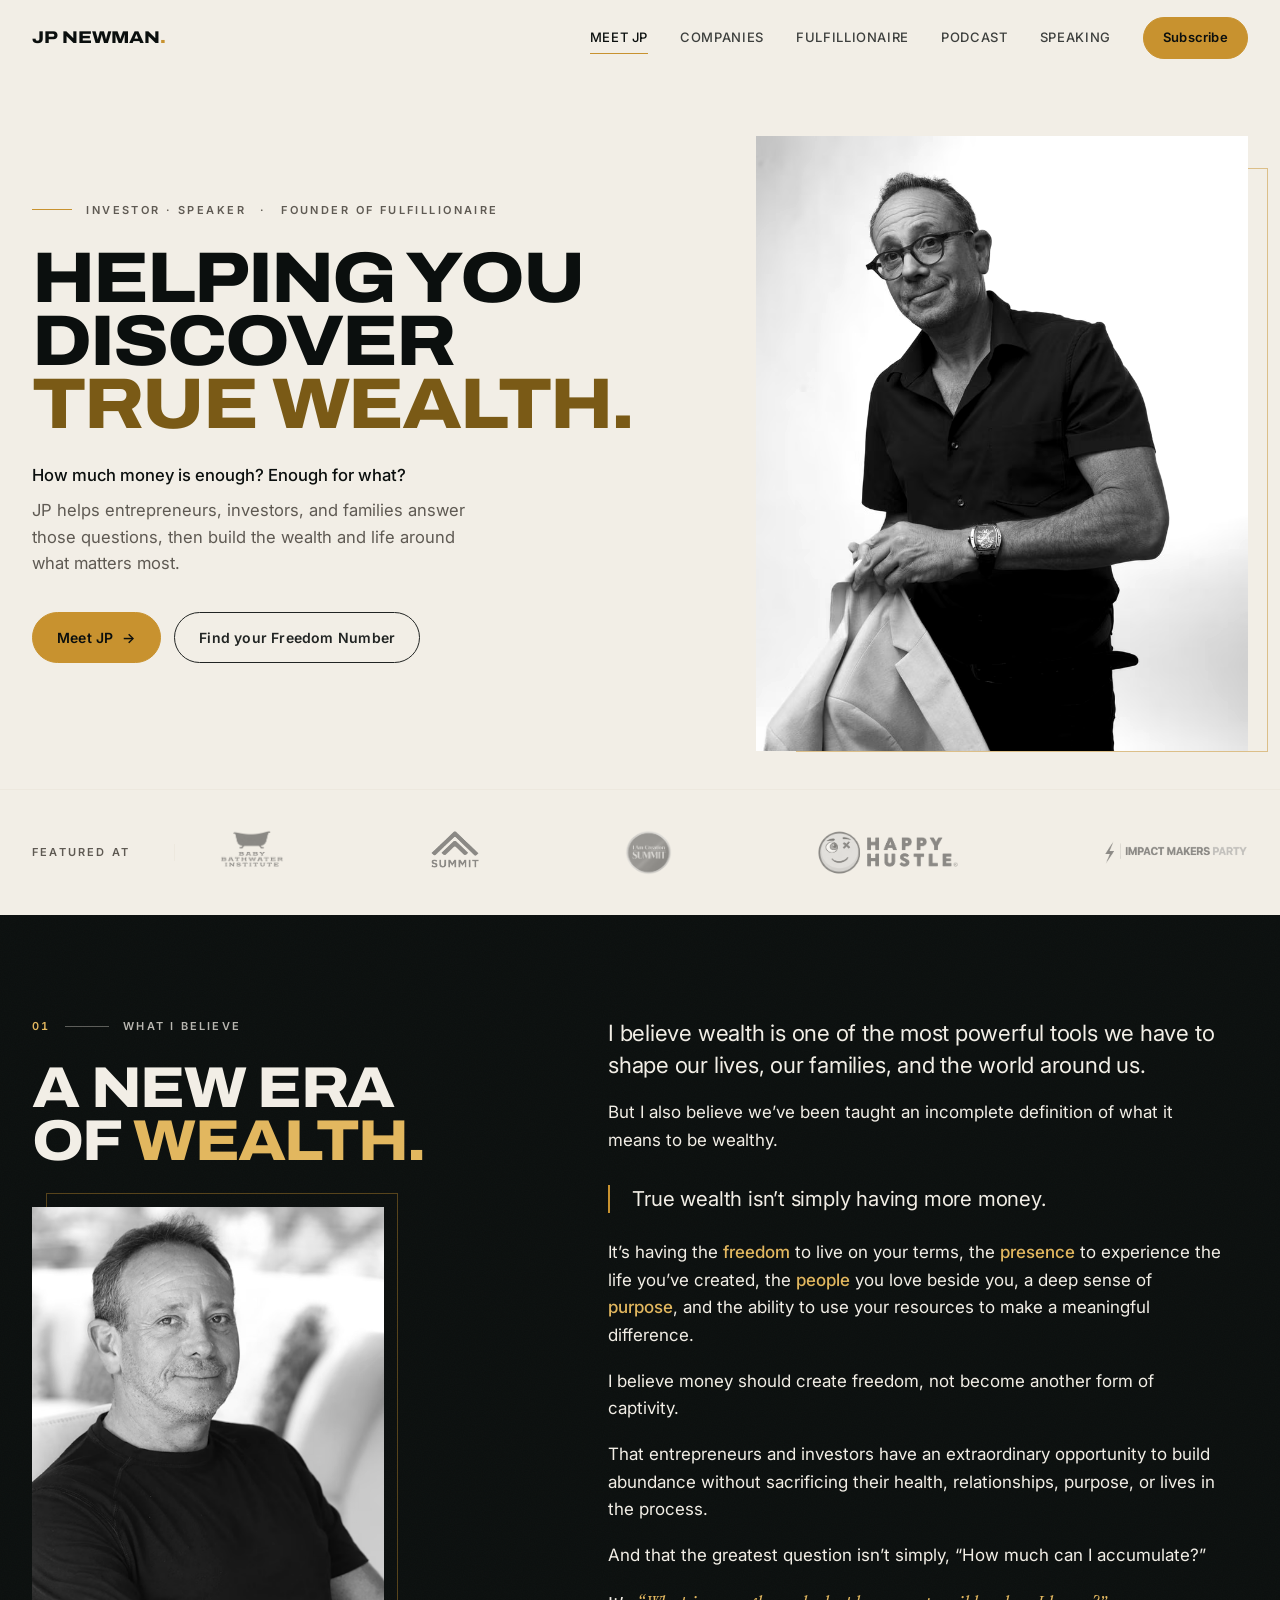
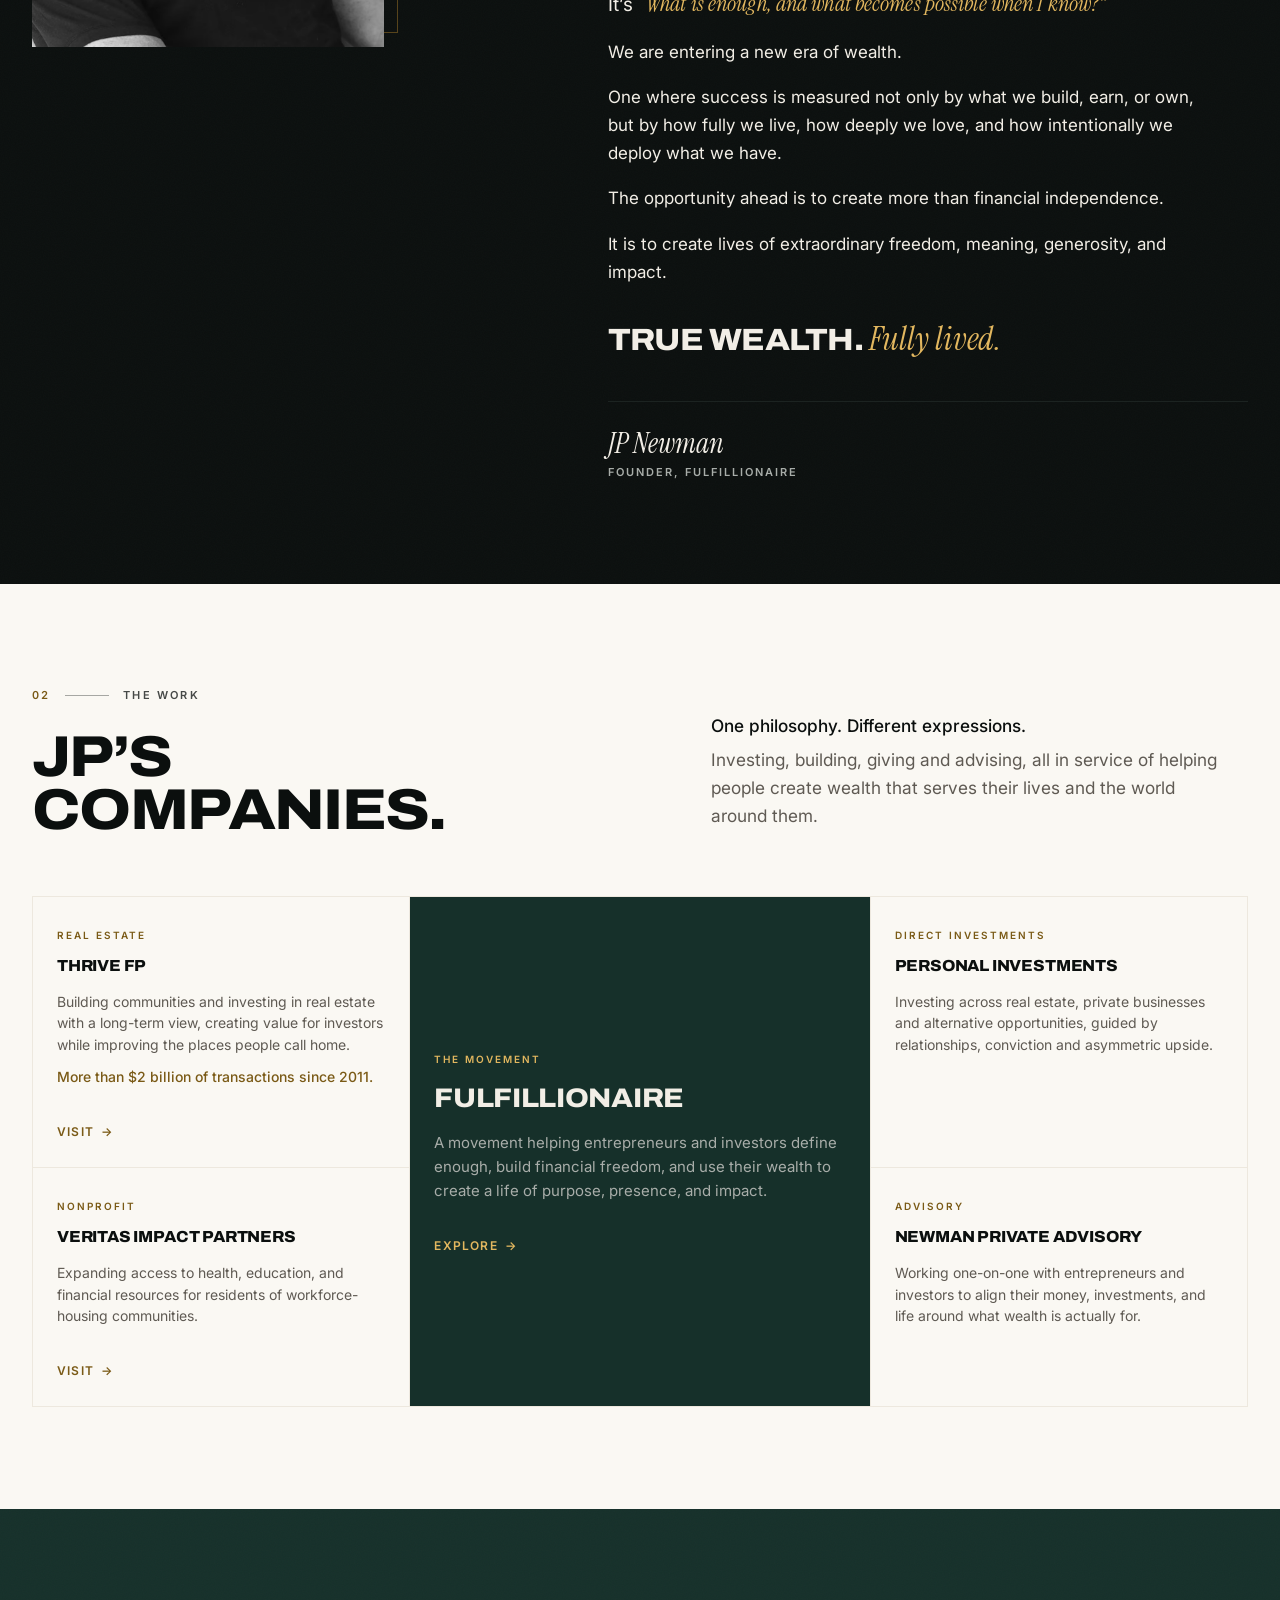
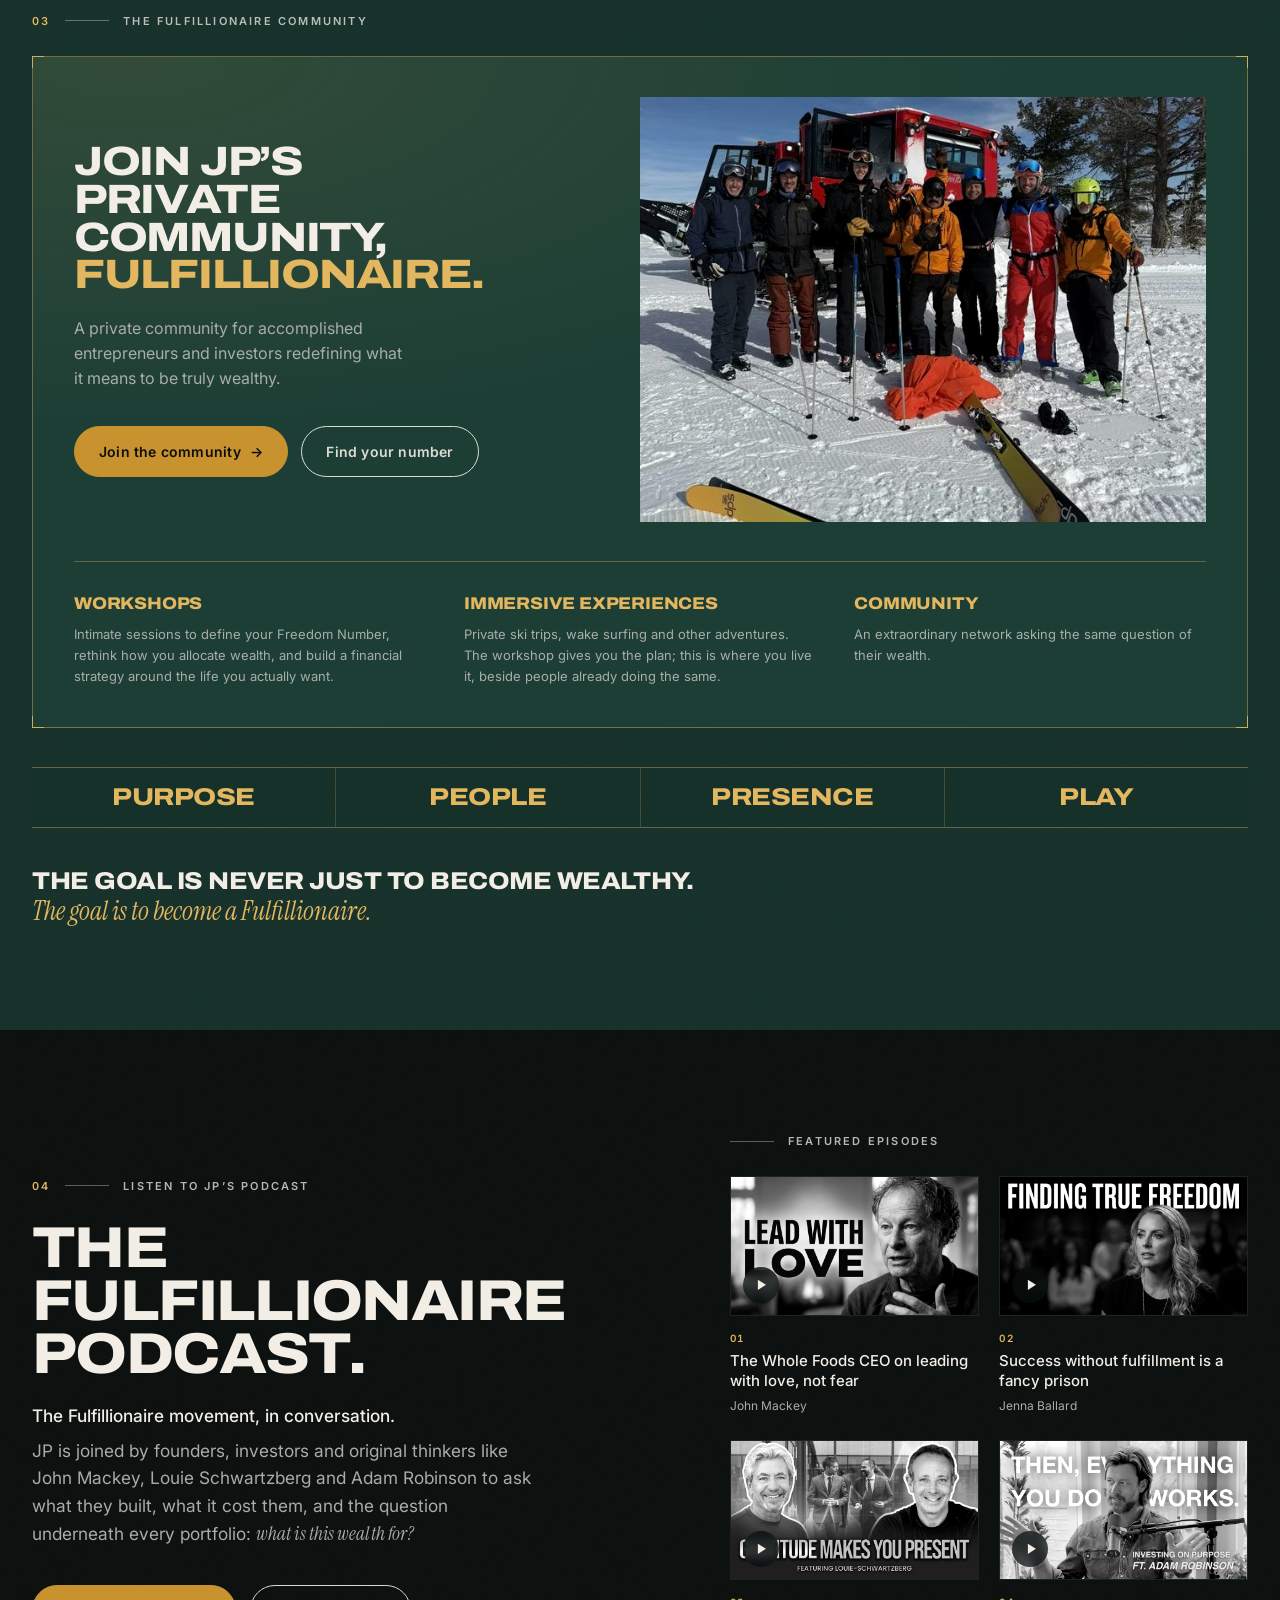
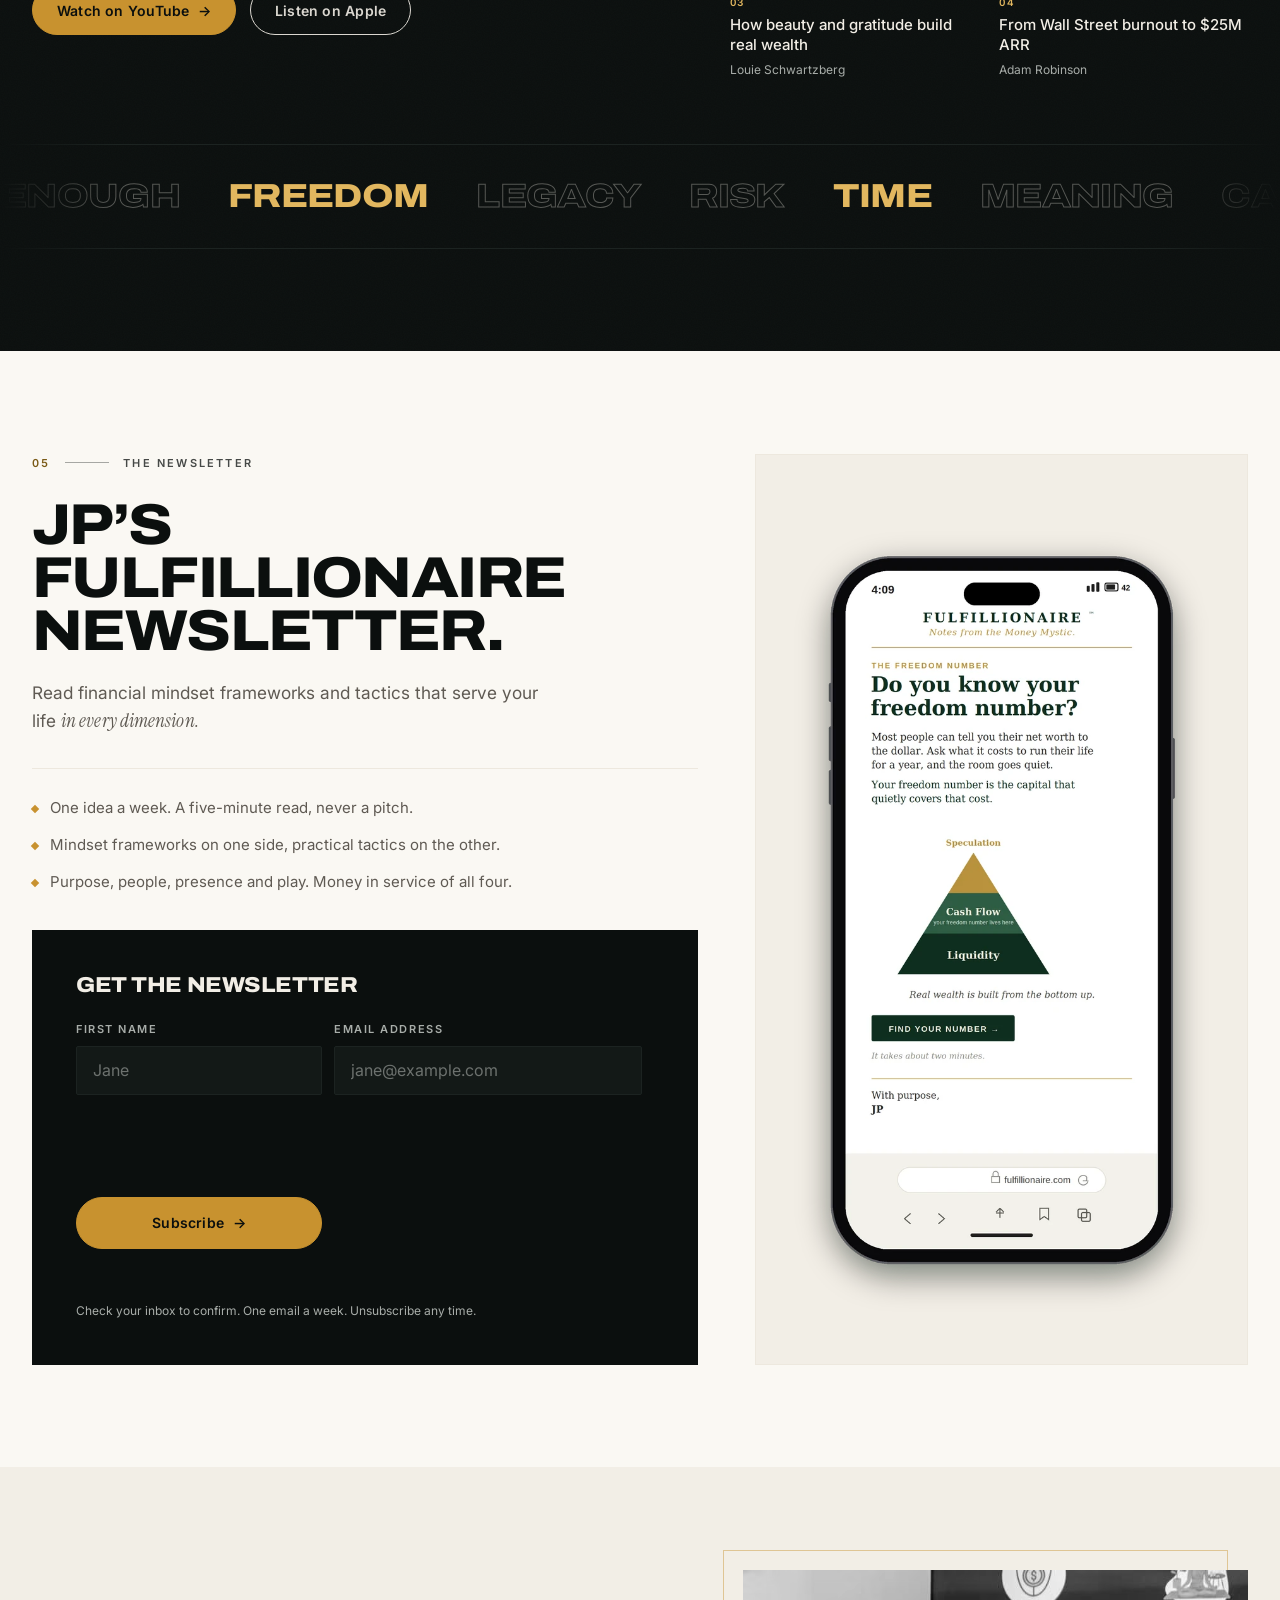
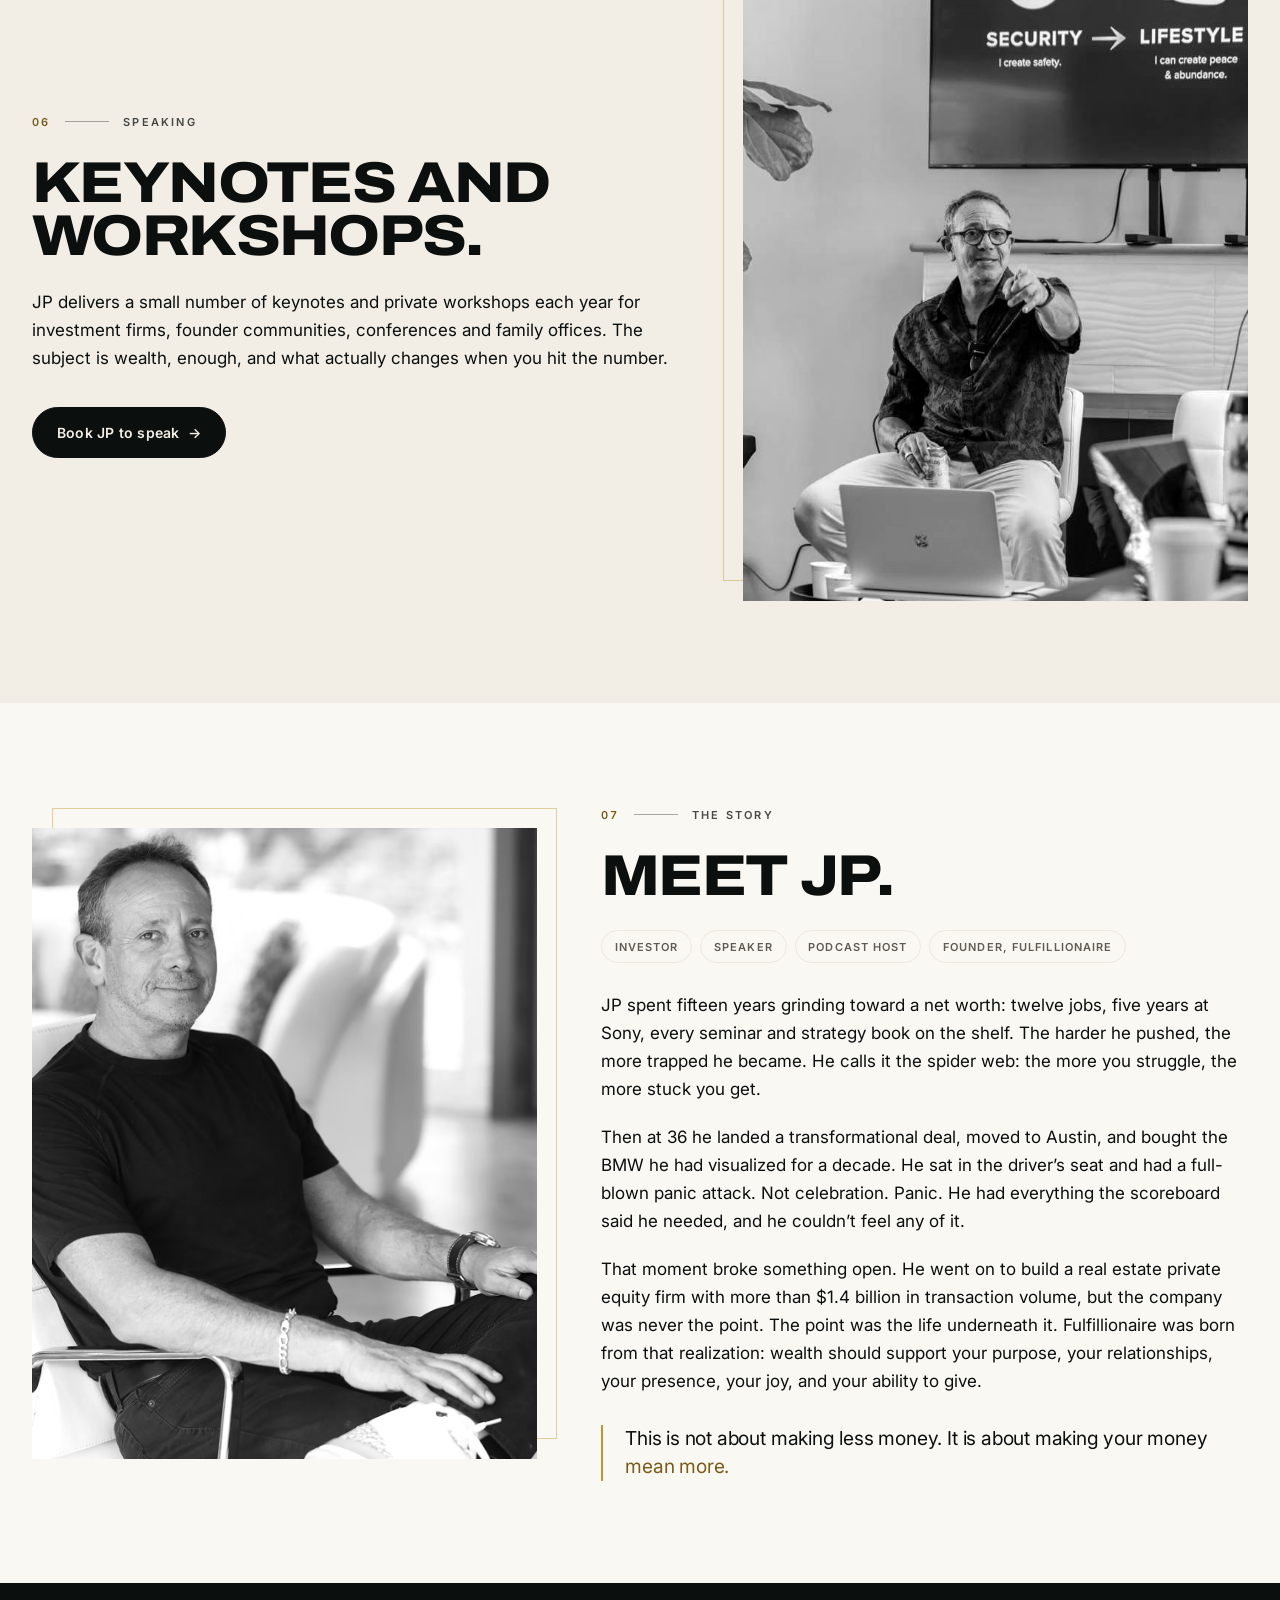
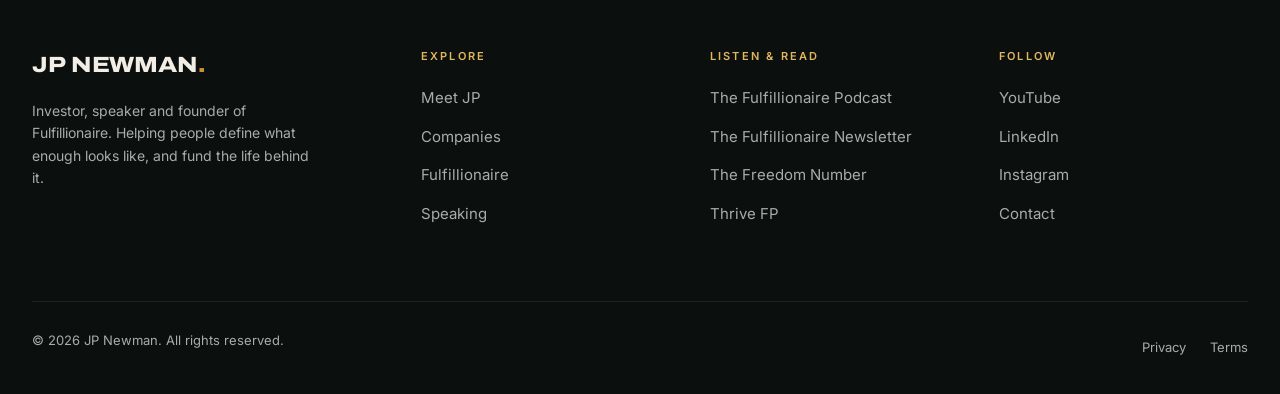
==== commit efb37b92: "Mobile: break the eyebrow deliberately, tags below the portrait The hero eyebrow does not fit one li" ====
--- a/index.html
+++ b/index.html
@@ -37,7 +37,7 @@
   <link rel="preconnect" href="https://fonts.gstatic.com" crossorigin />
   <link rel="stylesheet" href="https://fonts.googleapis.com/css2?family=Archivo:wdth,wght@62..125,400..900&family=Inter:wght@400..700&family=Instrument+Serif:ital@0;1&display=swap" />
 
-  <link rel="stylesheet" href="assets/css/styles.css?v=2026111102" />
+  <link rel="stylesheet" href="assets/css/styles.css?v=2026111104" />
 
   <!-- Cloudflare Turnstile, same widget as fulfillionaire.com. -->
   <script src="https://challenges.cloudflare.com/turnstile/v0/api.js" async defer></script>
@@ -121,7 +121,9 @@
     <section class="hero" aria-labelledby="hero-h1">
       <div class="container hero__grid">
         <div class="hero__copy">
-          <p class="hero__eyebrow">Investor &middot; Speaker &middot; Founder of Fulfillionaire</p>
+          <!-- Split so the phone break is chosen, not left to the wrap: the middot
+               separator is dropped below 640px and each part becomes its own line. -->
+          <p class="hero__eyebrow"><span class="hero__eyebrow-part">Investor &middot; Speaker</span><span class="hero__eyebrow-sep" aria-hidden="true"> &middot; </span><span class="hero__eyebrow-part">Founder of Fulfillionaire</span></p>
 
           <h1 class="d1" id="hero-h1">
             <span class="line">Helping you</span>
@@ -809,6 +811,6 @@
     </div>
   </footer>
 
-  <script src="assets/js/main.js?v=2026111102" defer></script>
+  <script src="assets/js/main.js?v=2026111104" defer></script>
 </body>
 </html>
--- a/assets/css/styles.css
+++ b/assets/css/styles.css
@@ -1811,9 +1811,29 @@
   .actions { gap: 0.7rem; }
   .actions .btn { width: auto; justify-content: center; }
 
-  /* Stops "FOUNDER OF FULFILLIONAIRE" breaking across two lines. */
-  .hero__eyebrow { align-items: flex-start; gap: 0.7rem; }
-  .hero__eyebrow::before { width: 1.75rem; margin-top: 0.5em; flex: none; }
+  /* The eyebrow does not fit one line on a phone, and left to itself it
+     broke mid-phrase as "... FOUNDER OF / FULFILLIONAIRE". Drop the middot
+     and let each part take its own line, so the break lands between the two
+     ideas instead of inside one. */
+  /* Block, not flex: as a flex row the two parts sat side by side as
+     columns and wrapped inside themselves. The brass rule moves above the
+     text, which is the same treatment the numbered section labels use. */
+  .hero__eyebrow { display: block; letter-spacing: 0.16em; }
+  .hero__eyebrow::before {
+    display: block;
+    width: 1.75rem;
+    height: 1px;
+    margin: 0 0 0.85rem;
+  }
+  .hero__eyebrow-sep { display: none; }
+  .hero__eyebrow-part { display: block; }
+  .hero__eyebrow-part + .hero__eyebrow-part { margin-top: 0.3em; }
+
+  /* Meet JP reads name, face, then what he does: the portrait sits straight
+     under the heading and the tags fall below it, with room on either side
+     so they are not crowded between two heavy blocks. */
+  #about .about__portrait { margin-block: 1.75rem 0; }
+  #about .creds { margin-top: 1.5rem !important; margin-bottom: 1.9rem; }
 
   /* REVERTED: the episode row was a horizontal snap carousel here, built to
      save nearly two screens of height. It measured clean in Chromium - the
@@ -1822,6 +1842,59 @@
      the whole page shrank to a narrow column. Reverted rather than patched
      speculatively, because there is no Safari to test a fix against here.
      Any retry needs a real iOS device before it ships. */
+
+  /* --- Logo wall as a moving marquee -------------------------------------
+     Stacked in a grid the five marks read as a ragged list; moving, they
+     read as a run of credentials.
+
+     Built on the same mechanism as the topic marquee further down the page,
+     which has always been fine on iOS: a parent with overflow:hidden and a
+     track at width:max-content, translated by -50% over a duplicated set.
+     Deliberately NOT the pattern that broke the episode carousel - there
+     are no negative margins and no overflow-x:auto, so the track is clipped
+     by its parent and can never widen the document. It stays inside the
+     container gutters rather than bleeding to the screen edges, which is
+     what required the negative margins last time.
+
+     Both classes are added by JS, and only when the viewport is small and
+     the visitor has not asked for reduced motion. Without JS, or with
+     reduced motion, the static grid above is what renders. */
+  .strip__inner.is-marquee {
+    overflow: hidden;
+    -webkit-mask-image: linear-gradient(90deg, transparent, #000 7%, #000 93%, transparent);
+            mask-image: linear-gradient(90deg, transparent, #000 7%, #000 93%, transparent);
+  }
+  .logowall.is-marquee {
+    display: flex;
+    flex-wrap: nowrap;
+    align-self: flex-start;
+    width: max-content;
+    gap: 2.75rem;
+    animation: slide 28s linear infinite;
+  }
+  .logowall.is-marquee .logowall__slot { flex: none; grid-column: auto; }
+  .logowall.is-marquee .logowall__slot img {
+    max-height: 2rem;
+    max-width: none;
+    opacity: 0.6;
+  }
+
+  /* --- Newsletter phone, moved above the bullets --------------------------
+     At full width below the form it was a 535px slab at the end of the
+     section. Moved up to introduce the bullets and cut to a third of the
+     width, it does the job of showing what arrives without taking a screen
+     to do it. The picture stays absolute so the phone still bleeds off the
+     bottom of its panel, which is the device the desktop layout uses. */
+  .news__phone.is-inline {
+    max-width: 12.5rem;
+    min-height: 14rem;
+    margin: 0 0 1.75rem;
+    padding-inline: 0;
+  }
+  .news__phone.is-inline picture {
+    top: 1.15rem;
+    width: calc(100% - 2.2rem);
+  }
 
   /* Section headings were running to three lines and, with 64px of band
      padding above them, a section's header alone ate half the screen
